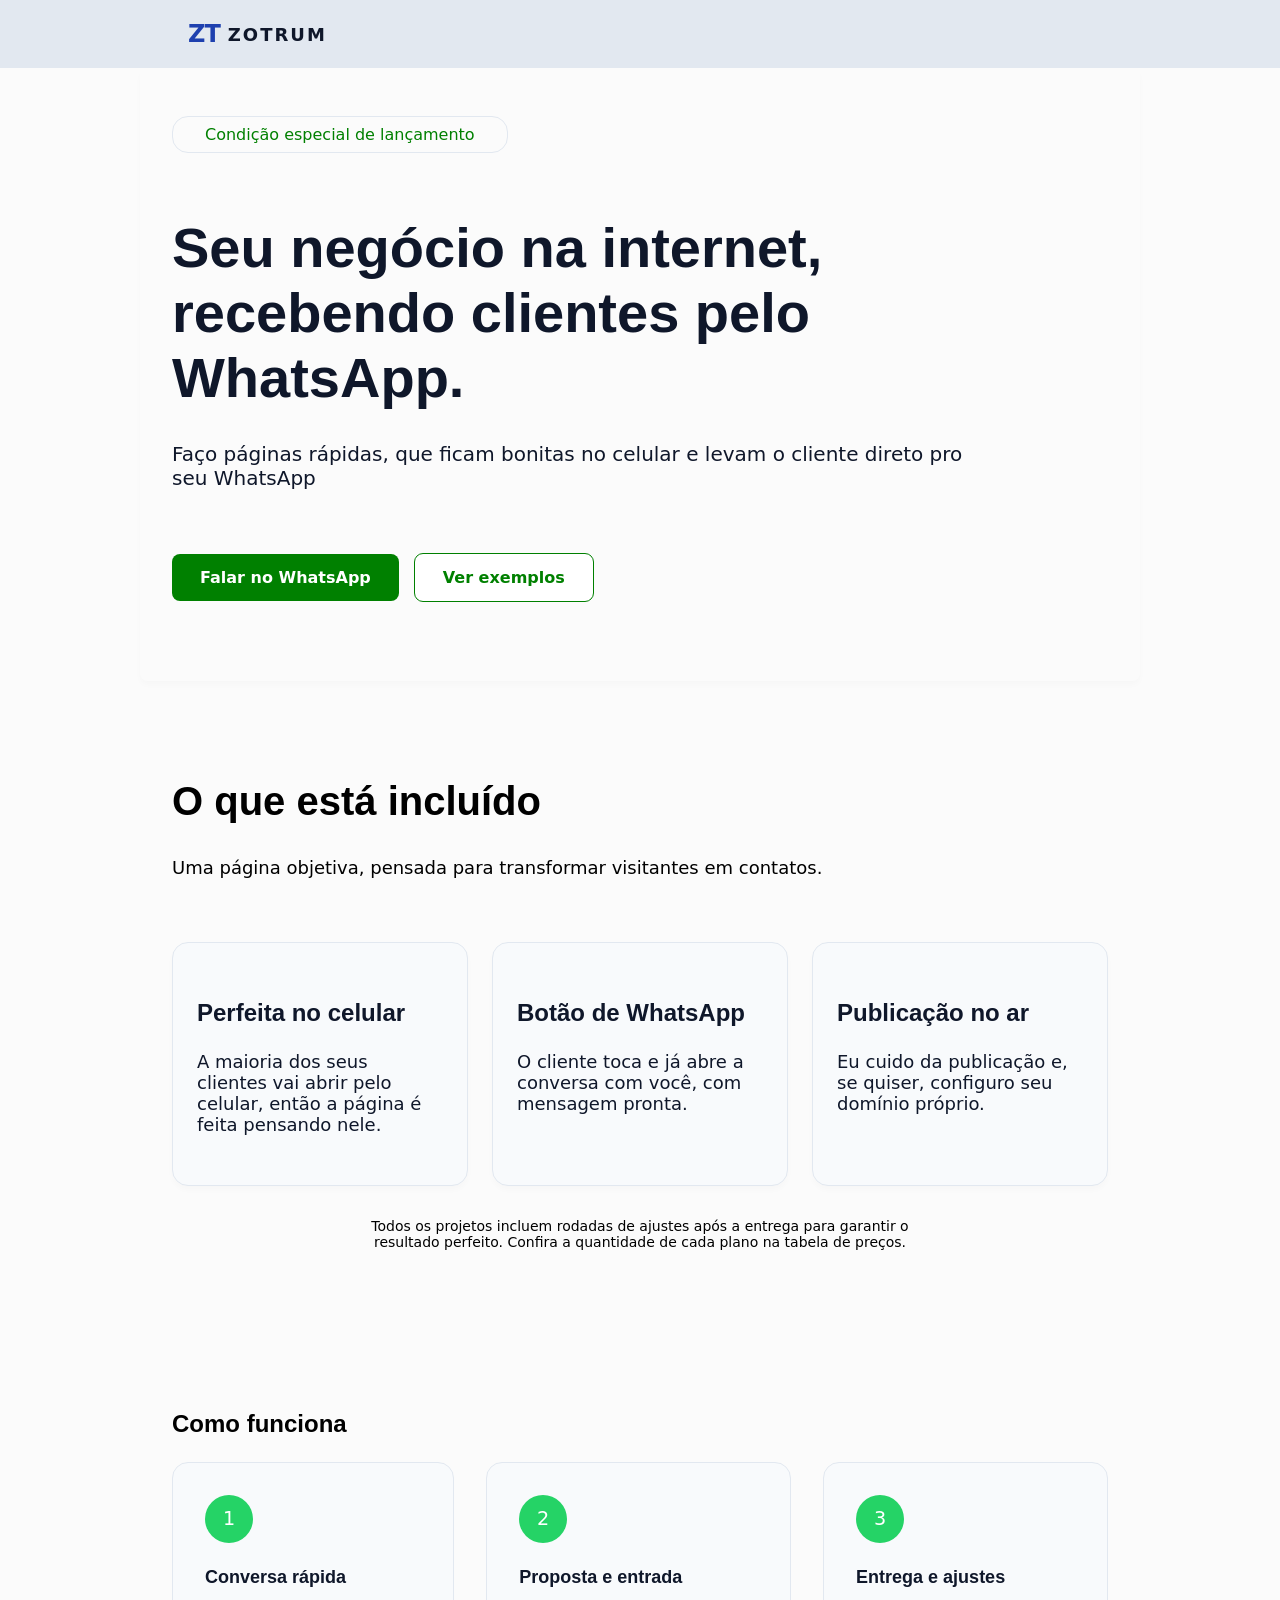
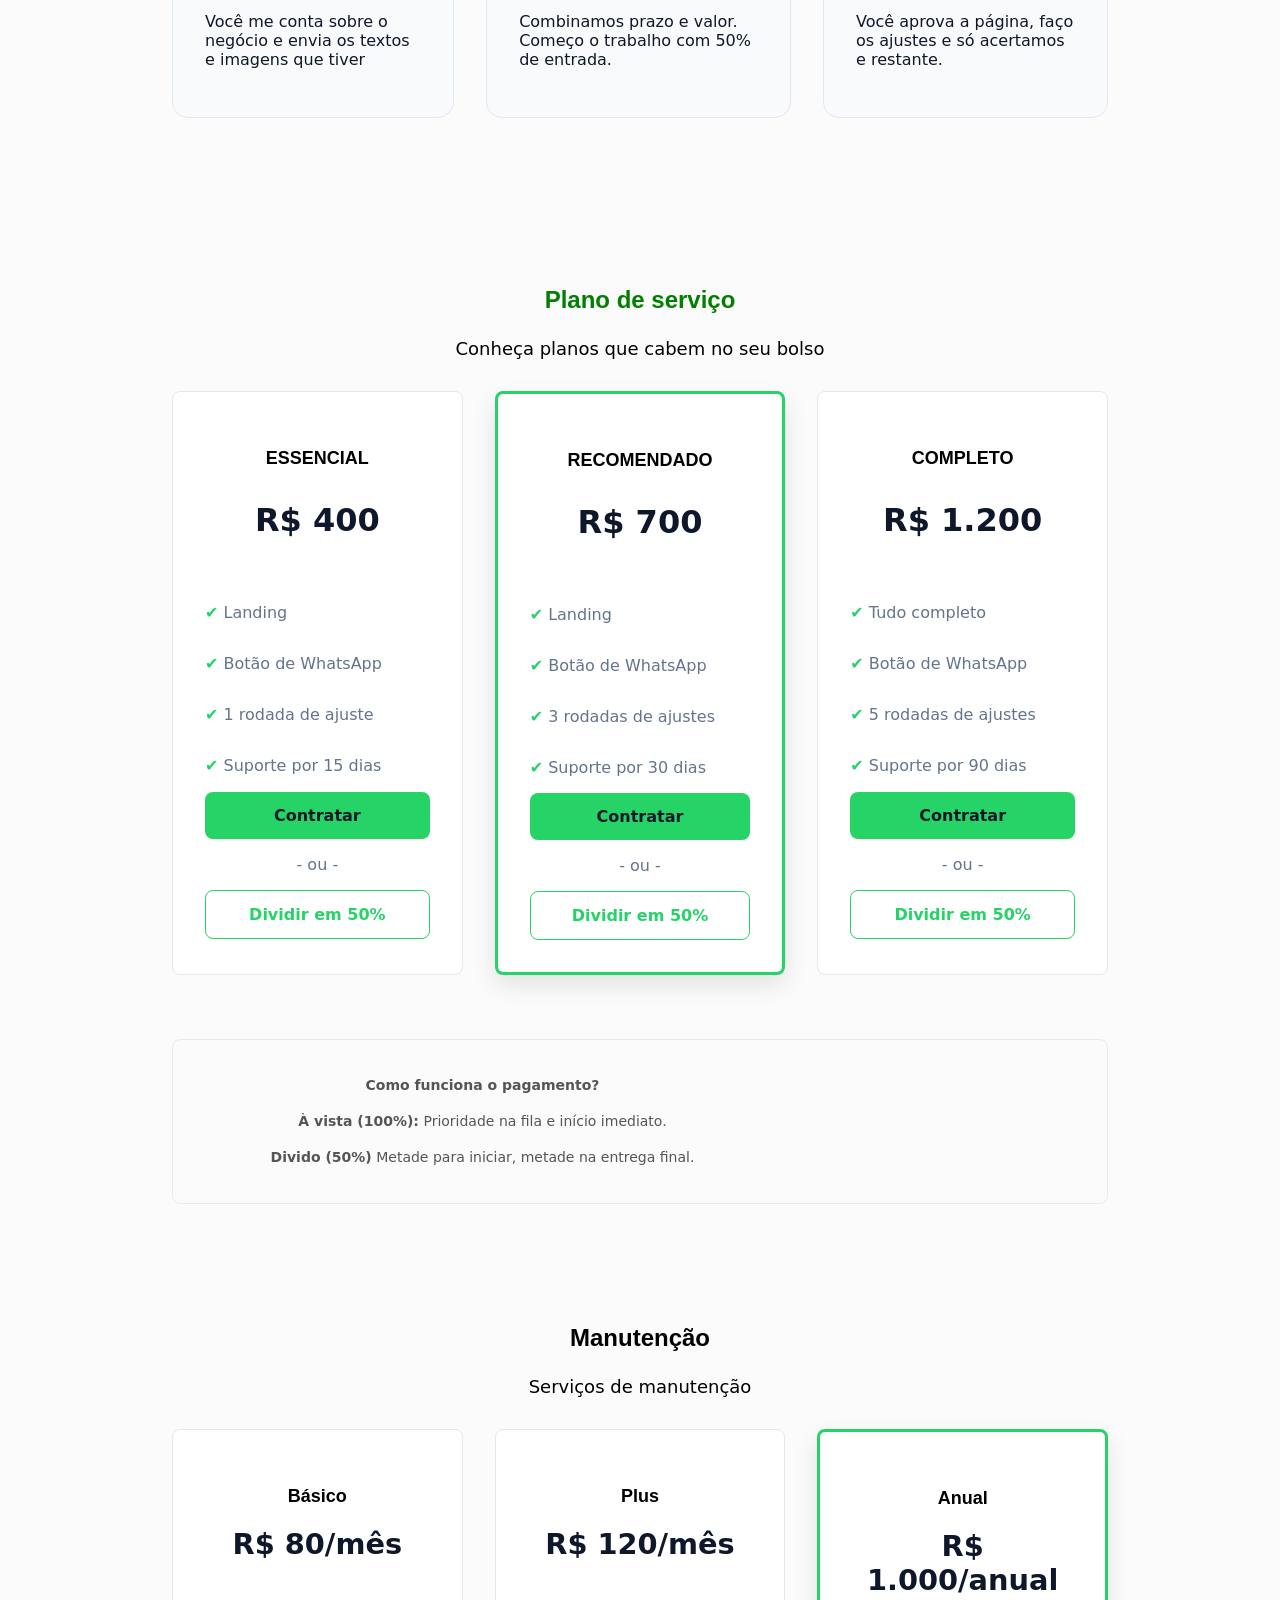
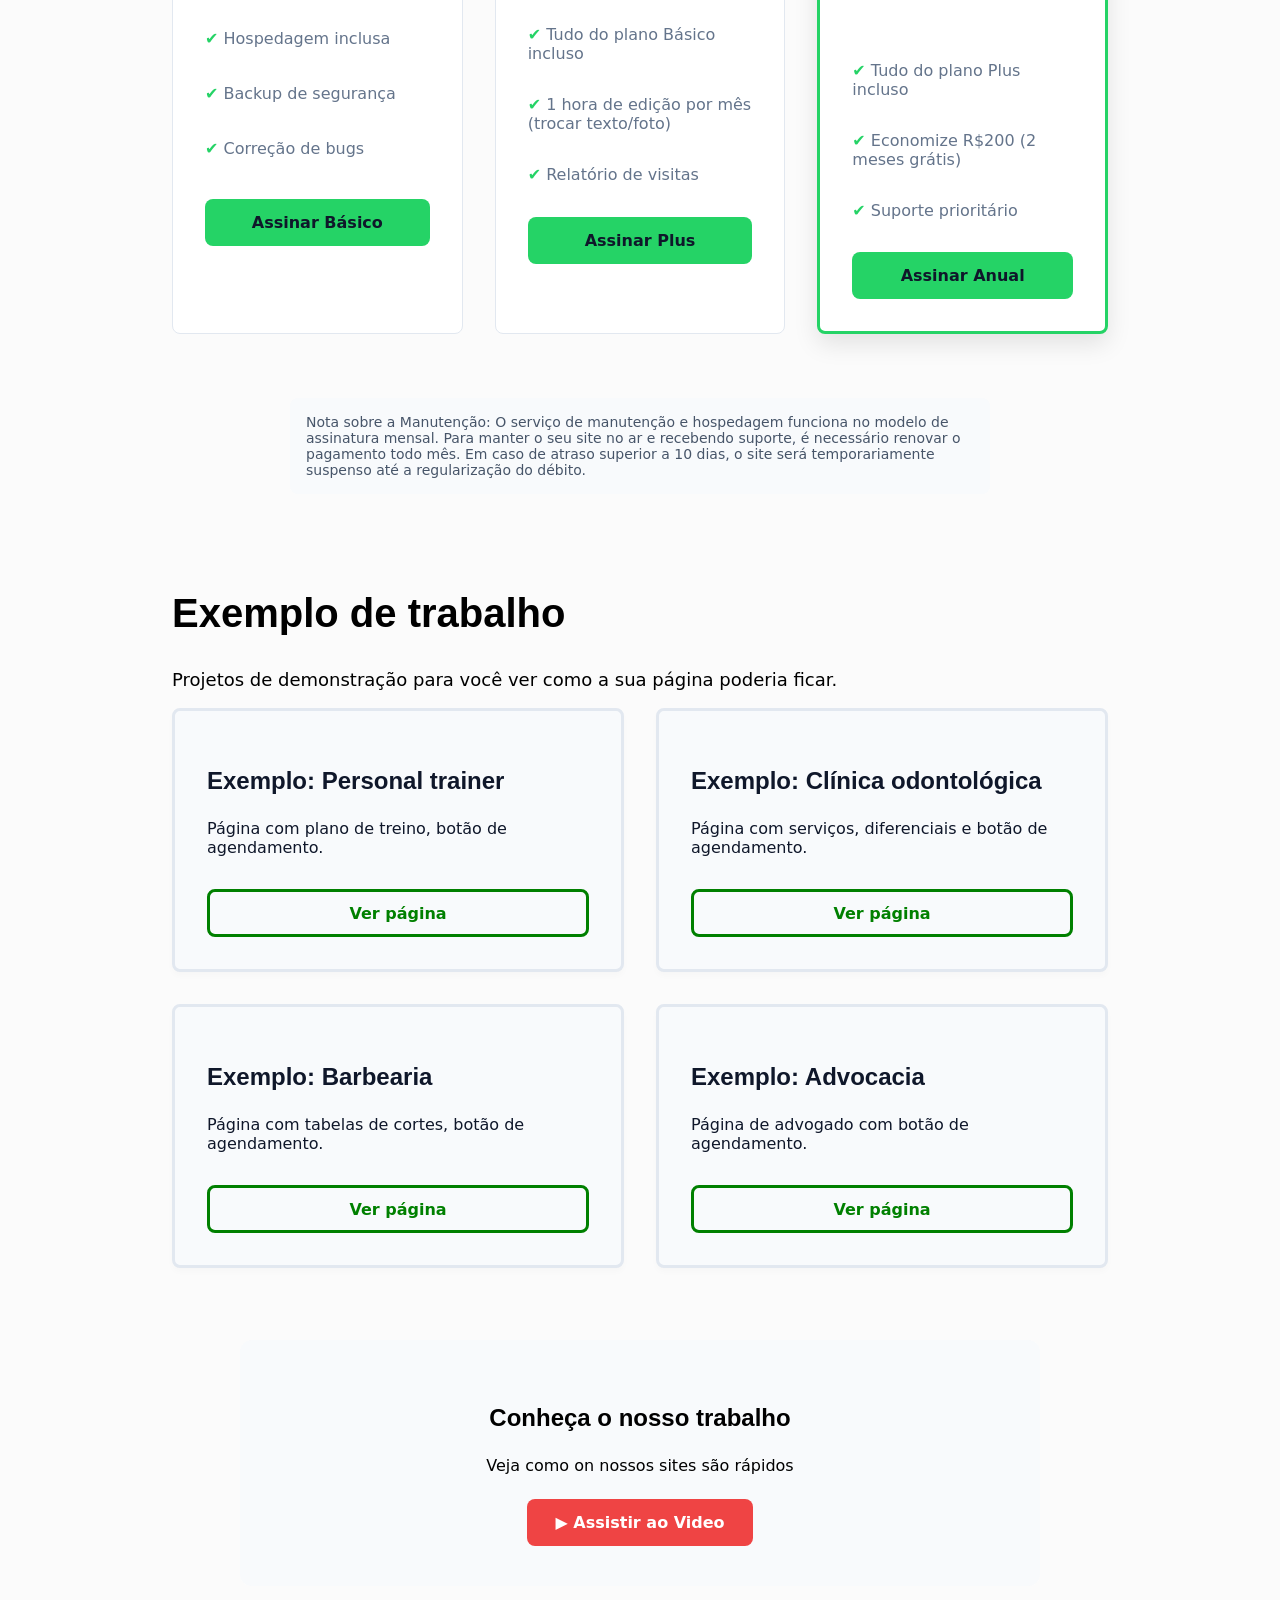
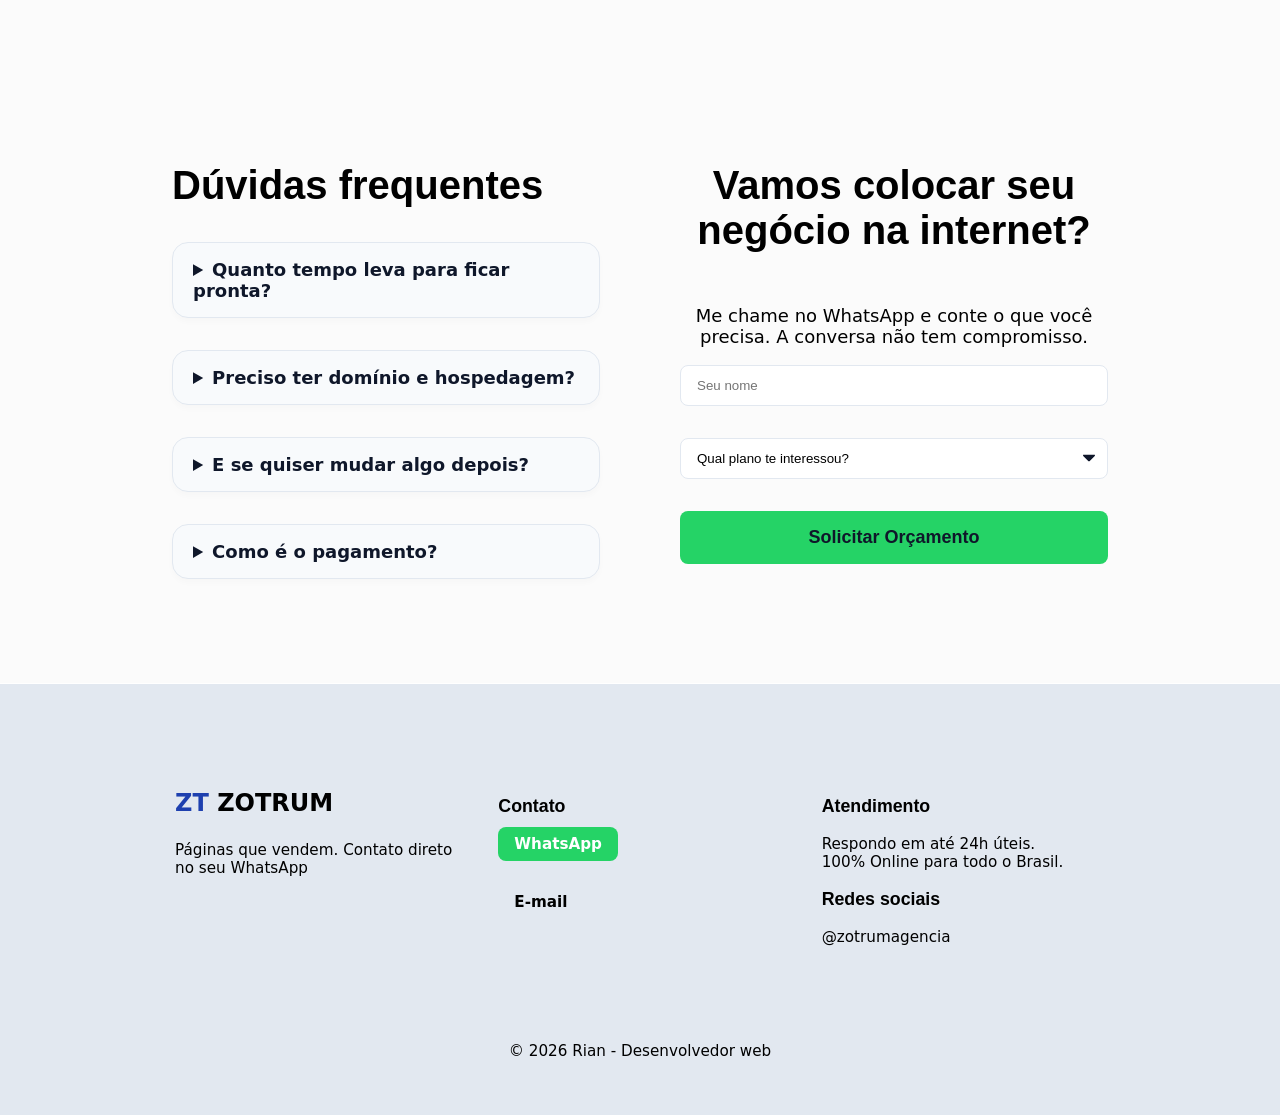
==== index.html @ 38eb4c79 "Mudei o link" ====
<!DOCTYPE html>
<html lang="pt-br">

<head>
    <meta charset="UTF-8">
    <meta name="viewport" content="width=device-width, initial-scale=1.0">
    <meta name="description" content="Crio landing pages rápidas e profissionais para o negócios locais. Transforme visitantes em cliente direto no seu WhatsApp.">
    <meta name="author" content="Zotrum - Criação de Landing Pages">
    <meta property="og:title" content="Zotrum | Landing Pages que geram clientes">
    <meta property="og:description" content="Páginas rápidas e focadas em conversão via WhatsApp. Veja meu portfólio.">
    <meta property="og:url" content="https://zotrum-dev.github.io/zotrum/">
    <meta property="og:type" content="website">
     

    <link rel="stylesheet" href="zotrum/src/style.css">
    <link rel="shortcut icon" href="zotrum/favicon/favicon.ico" type="image/x-icon">
    <title>zotrum</title>

</head>

<body>
    <header>
        <div class="container-header">
        <a href="#" class="logo">
            <span class="logo-icone">ZT</span>
            <span class="logo-texto">ZOTRUM</span>
        </a>
        </div>
    </header>

    <main>
       
        <div class="container-main">
         <a href="https://wa.me/5573981459793?text=Ol%C3%A1!%20Estou%20no%20celular%20e%20quero%20tirar%20uma%20d%C3%BAvida." target="_blank" class="whatsapp">
  <svg viewBox="0 0 24 24" width="30" height="30" fill="white"><path d="M17.472 14.382c-.297-.149-1.758-.867-2.03-.967-.273-.099-.471-.148-.67.15-.197.297-.767.966-.94 1.164-.173.199-.347.223-.644.075-.297-.15-1.255-.463-2.39-1.475-.883-.788-1.48-1.761-1.653-2.059-.173-.297-.018-.458.13-.606.134-.133.298-.347.446-.52.149-.174.198-.298.298-.497.099-.198.05-.371-.025-.52-.075-.149-.669-1.612-.916-2.207-.242-.579-.487-.5-.669-.51-.173-.008-.371-.01-.57-.01-.198 0-.52.074-.792.372-.272.297-1.04 1.016-1.04 2.479 0 1.462 1.065 2.875 1.213 3.074.149.198 2.096 3.2 5.077 4.487.709.306 1.262.489 1.694.625.712.227 1.36.195 1.871.118.571-.085 1.758-.719 2.006-1.413.248-.694.248-1.289.173-1.413-.074-.124-.272-.198-.57-.347m-5.421 7.403h-.004a9.87 9.87 0 01-5.031-1.378l-.361-.214-3.741.982.998-3.648-.235-.374a9.86 9.86 0 01-1.51-5.26c.001-5.45 4.436-9.884 9.888-9.884 2.64 0 5.122 1.03 6.988 2.898a9.825 9.825 0 012.893 6.994c-.003 5.45-4.437 9.884-9.885 9.884m8.413-18.297A11.815 11.815 0 0012.05 0C5.495 0 .16 5.335.157 11.892c0 2.096.547 4.142 1.588 5.945L.057 24l6.305-1.654a11.882 11.882 0 005.683 1.448h.005c6.554 0 11.89-5.335 11.893-11.893a11.821 11.821 0 00-3.48-8.413Z"/></svg> 
</a>

        <!-- 1º seção de conteúdo -->

        <section class="hero">
            <div class="hero2">
                <p class="pHe">Condição especial de lançamento</p>
                <h1>Seu negócio na internet, recebendo clientes pelo WhatsApp.</h1>
                <p>Faço páginas rápidas, que ficam bonitas no celular e levam o cliente direto pro seu WhatsApp</p>


                <!-- Links -->

                <ul>
                    <li><a href="https://wa.me/5573981459793?text=Ol%C3%A1!%20Vi%20seu%20site%20e%20quero%20saber%20mais%20sobre%20a%20cria%C3%A7%C3%A3o%20de%20landing%20pages." target="_blank">Falar no WhatsApp</a></li>
                    <li><a id="hero-a" href="#explo">Ver exemplos</a></li>
                </ul>
            </div>
        </section>


        <!-- 2º seção de conteúdo -->

        <section class="servico">

            <!-- 1º Container de serviço -->

            <div class="lista-servico">
                <h2>O que está incluído</h2>
                <p>Uma página objetiva, pensada para transformar visitantes em contatos.</p>


                <!-- bloco de texto em listas da seção de serviço -->

                <ul>

                    <li>
                        <h3>Perfeita no celular</h3>
                        <p>A maioria dos seus clientes vai abrir pelo celular, então a página é feita pensando nele.</p>
                    </li>
                    <li>
                        <h3>Botão de WhatsApp</h3>
                        <p>O cliente toca e já abre a conversa com você, com mensagem pronta.</p>
                    </li>
                    <li>
                        <h3>Publicação no ar</h3>
                        <p>Eu cuido da publicação e, se quiser, configuro seu domínio próprio.</p>
                    </li>
                    
                   

                </ul>

            <p class="nota-servico">Todos os projetos incluem rodadas de ajustes após a entrega para garantir o resultado perfeito. Confira a quantidade de cada plano na tabela de preços.</p>

                <div class="Container-servico">
                    <h3>Como funciona</h3>

                    <!-- 2º bloco de textos de seção serviço-->

                    <div class="blocos-Servico">
                        <div>
                            <span>1</span>
                            <h4>Conversa rápida</h4>
                            <p>Você me conta sobre o negócio e envia os textos e imagens que tiver</p>
                        </div>

                        <!-- 2º bloco de serviço seção -->

                        <div>
                            <span>2</span>
                            <h4>Proposta e entrada</h4>
                            <p>Combinamos prazo e valor. Começo o trabalho com 50% de entrada.</p>
                        </div>

                        <!-- 3º bloco de serviço seção -->

                        <div>
                            <span>3</span>
                            <h4>Entrega e ajustes</h4>
                            <p>Você aprova a página, faço os ajustes e só acertamos e restante.</p>
                        </div>
                    </div>

                </div>

            </div>

            <!-- 2º Container da seção serviço -->

            <div class="servico2">
                <h3>Plano de serviço</h3>

                <p id="pServico">Conheça planos que cabem no seu bolso</p>

                <!-- Painel de preço -->

                <div class="servico3">


                    <div class="cards1">

                        
                        <h4>ESSENCIAL</h4>

                        <p class="precos">R$ 400</p>

                        <span><p><span class="marker">✔️</span> Landing</p></span>
                        <span><p><span class="marker">✔️</span> Botão de WhatsApp</p></span>
                        <span><p><span class="marker">✔️</span> 1 rodada de ajuste</p></span>
                        <span><p class="p-essenc"><span class="marker">✔️</span> Suporte por 15 dias</p></span>


                        <a href="https://www.asaas.com/000/c/f9hl9nmqykxnvmv5" target="_blank">Contratar</a>
                        <p class="text-link">- ou -</p>
                        <a class="negociar" href="https://wa.me/5573981459793?text=Ol%C3%A1!%20Quero%20negociar%20a%20entrada%20de%2050%25%20do%20plano%20Essencial." target="_blank">Dividir em 50%</a>

                        
                    </div>

                    <div id="cards2" class="cards1">
                        
                        <h4>RECOMENDADO</h4>

                        <p class="precos">R$ 700</p>
                        <span><p><span class="marker">✔️</span> Landing</p></span>
                       <span><p><span class="marker">✔️</span> Botão de WhatsApp</p></span>
                        <span><p><span class="marker">✔️</span> 3 rodadas de ajustes</p></span>
                        <span><p><span class="marker">✔️</span> Suporte por 30 dias</p></span>


                        <a class="LinkS3" href="https://www.asaas.com/000/c/a8648u9eowsdit6p" target="_blank">Contratar</a>
                        <p class="text-link">- ou -</p>
                        <a class="negociar" href="https://wa.me/5573981459793?text=Ol%C3%A1!%20Quero%20negociar%20a%20entrada%20de%2050%25%20do%20plano%20Recomendado." target="_blank">Dividir em 50%</a>

                        
                    </div>

                    <div  class="cards1">
                       
                        <h4>COMPLETO</h4>

                        <p class="precos">R$ 1.200</p>

                       <span><p><span class="marker">✔️</span> Tudo completo</p></span>
                       <span><p><span class="marker">✔️</span> Botão de WhatsApp</p></span>
                       <span><p><span class="marker">✔️</span> 5 rodadas de ajustes</p></span>
                       <span><p class="p-compl"><span class="marker">✔️</span> Suporte por 90 dias</p></span>


                        <a href="https://www.asaas.com/000/c/m9wt7hjychsy8qad" target="_blank">Contratar</a>
                        <p class="text-link">- ou -</p>
                        <a class="negociar" href="https://wa.me/5573981459793?text=Ol%C3%A1!%20Quero%20negociar%20a%20entrada%20de%2050%25%20do%20plano%20Completo." target="_blank">Dividir em 50%</a>
                        </div>

                    </div>

                    <div class="pagamento">
                        <p><strong>Como funciona o pagamento?</strong></p>
                        <p><strong>À vista (100%):</strong> Prioridade na fila e início imediato.</p>
                        <p><strong>Divido (50%)</strong> Metade para iniciar, metade na entrega final.</p>
                    </div>
                </div>

                

                <div class="manutencao">

                    <h3>Manutenção</h3>
                    <p id="pServico2">Serviços de manutenção</p>
                    <div class="card-manutencao">
                    <div class="card-basico">
                        <h4>Básico</h4>
                        <p class="preco">R$ 80/mês</p>
                        <span><p><span class="marker">✔️</span> Hospedagem inclusa</p></span>
                        <span><p><span class="marker">✔️</span> Backup de segurança</p></span>
                        <span><p class="pCardM"><span class="marker">✔️</span> Correção de bugs</p></span>

                       
                            <a href=" https://www.asaas.com/000/c/whkio8rjw0m5ndoi" target="_blank" rel="noopener">Assinar Básico</a>
                        
                        
                   
                </div>
                    <div> 
                        <h4>Plus</h4>
                        <p class="preco">R$ 120/mês</p>
                       <span><p><span class="marker">✔️</span> Tudo do plano Básico incluso</p></span>
                        <span><p><span class="marker">✔️</span> 1 hora de edição por mês (trocar texto/foto)</p></span>
                        <span><p class="pCardM2"><span class="marker">✔️</span> Relatório de visitas</p></span>
                       
                             <a href="https://www.asaas.com/000/c/und7nrnibrob3gm5" target="_blank" rel="noopener">Assinar Plus</a>
                        
                       
                    </div>
                    <div class="card-recomendado">
                        <h4>Anual</h4>
                        <p class="preco">R$ 1.000/anual</p>
                        <span><p><span class="marker">✔️</span> Tudo do plano Plus incluso</p></span>
                        <span><p><span class="marker">✔️</span> Economize R$200 (2 meses grátis) </p></span>
                        <span><p><span class="marker">✔️</span> Suporte prioritário</p></span>

                       
                        <a href="https://www.asaas.com/000/c/j41gr5f1wpr63kef" target="_blank" rel="noopener">Assinar Anual</a>
                      
                    </div>
                    </div>

                   
                   
                    <p class="nota-rodape"><string>Nota sobre a Manutenção:</string> O serviço de manutenção e hospedagem funciona no modelo de assinatura mensal. Para manter o seu site no ar e recebendo suporte, é necessário renovar o pagamento todo mês. Em caso de atraso superior a 10 dias, o site será temporariamente suspenso até a regularização do débito.</p>
                </div>
            </div>
        </section>

        <section id="explo" class="sobre">
            <div class="sobre2">
                <h2>Exemplo de trabalho</h2>
                <p>Projetos de demonstração para você ver como a sua página poderia ficar.</p>

                <!-- 1º Bloco da 3º seção -->
                <div class="sobre3">

                   <div class="div-personal">
                        <h3>Exemplo: Personal trainer</h3>
                        <small><p>Página com plano de treino, botão de agendamento.</p></small>
                        <a href="./zotrum/pages/treiner-Personal.html">Ver página</a>
                    </div>

                    <div>
                        <h3>Exemplo: Clínica odontológica</h3>
                        <p>Página com serviços, diferenciais e botão de agendamento.</p>
                        <a href="./zotrum/pages/clinica-odontol.html">Ver página </a>
                    </div>

                     <div>
                        <h3>Exemplo: Barbearia</h3>
                        <p>Página com tabelas de cortes, botão de agendamento.</p>
                         
                        <a href="./zotrum/pages/Barbearia.html">Ver página</a>
                    </div>

                    <div>
                        <h3>Exemplo: Advocacia</h3>
                        <p class="p-adv">Página de advogado com botão de agendamento.</p>
                        <a href="./zotrum/pages/advocacia.html">Ver página</a>
                    </div>
                    
                    

                    <!-- 2º Bloco da 3º seção -->

                    
                </div>


                <div class="container-video">

                    <h3>Conheça o nosso trabalho</h3>
                    <p>Veja como on nossos sites são rápidos</p>

                  <a class="btn-video" href="https://youtu.be/qKsJCSNDym8?feature=shared" target="_blank" rel="noopener">▶ Assistir ao Video</a>
                </div>
            </div>
        </section>

        <div  class="FAQ">
            <!-- FAQ do rodapé -->

            <section class="FAQ2">
                <h2>Dúvidas frequentes</h2>
                <details>
                    <summary>Quanto tempo leva para ficar pronta?</summary>
                   <small><p>Em geral, de 3 a 7 dias depois que eu receber os textos e imagens. Combinamos o prazo exato na proposta.
                    </p></small> 
                </details>

                <details>
                    <summary>Preciso ter domínio e hospedagem?</summary>
                    <small><p>Não. Eu publico a página para você e explico as opções de domínio próprio (como.com.br) se quiser um endereço personalizado.</p></small>
                  
                </details>

                <details>
                    <summary>E se quiser mudar algo depois?</summary>
                    <small><p>Os ajustes combinados estão incluídos. Mudanças futuras podem ser feitas à parte, com um valor combinado antes.</p></small>
                   
                </details>

                <details>
                    <summary>Como é o pagamento?</summary>
                    <small> <p>50% de entrada para começar e o restante na aprovação final. Aceito Pix. Ou se preferir pagar 100% a entrada.</p></small>
                   
                </details>
            </section>

            <!-- bloco de textos do rodapé  -->

            <section class="CTA">
                <h2>Vamos colocar seu negócio na internet?</h2>
                <p>Me chame no WhatsApp e conte o que você precisa. A conversa não tem compromisso.</p>

                <form class=form-CTA>
                    <input type="text" id="nome" placeholder="Seu nome" required>

                    <select name="" id="plano">
                        <option disabled selected value="">Qual plano te interessou?</option>
                        <option value="Essencial">Essencial</option>
                        <option value="Recomendado">Recomendado</option>
                        <option value="Completo">Completo</option>
                    </select>

                    <button class="btn-enviar" type="button">Solicitar Orçamento</button>
                </form>
               
            </section>

        </div>


    </main>


    <!-- Rodapé -->

    <footer>

    <div class="container-footer-global">
            <div class="container-footer">
                <div class="footer-col">
                    <p class="marca-footer"> <span>ZT</span>  ZOTRUM</p>
                    <p>Páginas que vendem. Contato direto no seu WhatsApp</p>
                </div>

                <div class="footer-col">
                    <h3>Contato</h3>

                   <ul>
                    <li><a class="footer-a" href="https://wa.me/5573981459793?text=Ol%C3%A1!%20Vi%20o%20site%20da%20Zotrum%20e%20quero%20um%20or%C3%A7amento%20para%20o%20meu%20neg%C3%B3cio." target="_blank">WhatsApp</a></li>
                    <li><a class="email" href="https://mail.google.com/mail/?view=cm&fs=1&to=riansilvamenezes394@gmail.com" target="_blank">E-mail</a></li>
                   </ul>
                </div>

                <div class="footer-col">
                    <h3>Atendimento</h3>

                    <ul class="list-info">
                        <li>Respondo em até 24h úteis.</li>
                        <li>100% Online para todo o Brasil.</li>
                    </ul>

                    <h3>Redes sociais</h3>
                    <ul class="lista-rede">
                        <ul>
                            <li>@zotrumagencia</li>
                        </ul>
                    </ul>
                </div>
            </div>
            <p class='copy'>© 2026 Rian - Desenvolvedor web</p>
</div>
    </footer>

    </div>
    <script src="zotrum/src/main.js"></script>
</body>

</html>
---- zotrum/src/style.css ----
/* Estilo da zotrum */

* {
    box-sizing: border-box;
}

html {
   scroll-behavior: smooth;
}


:root {

    /* Padrões de sombras para cards */
    --sombras: 0 4px 6px rgba(0, 0, 0, 0.02);

    /* padrões de colunas */

    --cln: repeat(auto-fit, minmax(280px, 1fr));

    /* Padrões de fonte de família  */

    --family-h3:  sans-serif;

    /* Padrões de cores */
    --cards:#f8fafc;
    --corTexto:#0f172a;
    --bordaCard:#e2e8f0;

    /* Radiu de botões */
    --botao:8px;
    --card:1rem;
}


/* Para fins de testes */

/* @media(min-width:320px) {

    body {
        border: 5px solid purple;
    }


} */


@media(min-width:768px) {

    body {
        border: none;
    }

    body .whatsapp{
        display:none;
    }

    header .container-header{
    max-width:1000px;
    margin:0 auto;
    padding-left:clamp(1px, 5vw, 3rem);
    /* outline:1px solid red; */
}

   
    .hero .hero2 ul{
        display:flex;
        flex-direction:row;

    }

    .hero .hero2 li{
       margin-right:16px;

    }

    body section a:hover{
    transform:scale(1.1);
    transition: 0.3s;
   
}

    section div {


    margin-bottom: 2rem;
    border-radius:0.5rem;




}
    .servico .lista-servico  ul{

        grid-template-columns: var(--cln);
    }

    .servico .blocos-Servico {
        grid-template-columns: repeat(3, auto);
       
    }

    section .servico3{
       grid-template-columns:repeat(3, 1fr);
      
    }

    section .card-manutencao {
        grid-template-columns:repeat(3, 1fr);
        
    }


    .sobre2 {
    /* outline:1px solid green; */
    max-width:1000px;
    margin:auto;
    
    }

    .sobre2 .sobre3 {
        grid-template-columns: repeat(2, 1fr);
       
    }

    .container-video iframe{
        height:450px;
    }

    body .container-footer {
        grid-template-columns:var(--cln);
        text-align:left;
    }

    body .FAQ{

        grid-template-columns:repeat(2, 1fr);
        gap:2rem;
        align-items:start;


    }

    .FAQ .FAQ2{
        grid-template-columns:1fr;

    }






}

body {
    display:grid;
    grid-template-columns:minmax(0, 1fr);
    margin: 0;
    font-family:system-ui, -apple-system, 'Segoe UI', Roboto, sans-serif;
   


}

body p{
    max-width:65ch;
}
/* body>* {
    outline: 1px solid blue;
} */

main {
     background-color:#f4f4f460;
}

main>* {
    /* outline: 1px solid green; */
    
    position:relative;
}

.container-main{
    max-width:1000px;
    margin:0 auto;
    
}



section h1, h2, h3, h4{ font-family:sans-serif}

header{
    padding:20px clamp(20px, 5vw, 40px);
    background-color:#e2e8f0;
}

.logo{
    display:flex;
    align-items: center;
    gap: 8px;
    text-decoration: none;
    border:none;
   

    
}

.logo:hover{
    background:none;
    outline: none;
}

.logo-icone{
    font-size: 1.5rem;
    font-weight:900;
    color:#1e40af;
    letter-spacing: -1px;
    border:none;
}

.logo-texto {
    font-size: 1.125rem;
    font-weight: 700;
    color:#0f172a;
    letter-spacing: 2px;
}




/* 1º seção hero */

.whatsapp{
    position:fixed;
    right:2ch;
    bottom:2ch;
    padding:1rem;
    color:white;
    border-radius:14px;
    background-color:#25D366;
    z-index:1;
    
}

.whatsapp:hover{
    transform: scale(1.05);
}

.hero2 {

    box-shadow: var(--sombras);
    padding: clamp(1rem, 3vw, 2rem);
   
    
 
    


}


 .hero2 .pHe {

    animation-name: h1;
    animation-duration: 2s;
    transition: animation-duration 5s ;
    border-radius: 1rem;
    display: inline-block;
    padding: 0.5rem 2rem 0.5rem 2rem;
    font-size: 1rem;
    color: green;
    border:1px solid var(--bordaCard);
}

.hero2 h1 {
       
    font-size: clamp(2rem, 6vw, 3.5rem);
    color:var(--corTexto);
    margin-bottom:2rem;
    animation-name: h1;
    animation-duration: 2s;
    transition: animation-duration 5s ;
}

@keyframes h1{
    from{
        opacity:0;
        transform:translateY(-20px);
    }

    to{
        opacity:1;
        transform:translateY(0px)
    }
}

.hero2 p {
    font-size: clamp(18px, 2vw, 20px);
    color:var(--corTexto);
    margin-top:1rem;
    animation-name: h1;
    animation-duration: 2s;
    transition: animation-duration 5s ;
}



.hero2 ul {
    list-style: none;
    display: flex;
    flex-direction:column;
    padding: 0;
    margin-top: 4rem;
}

.hero2 a {
    text-decoration: none;
    display:inline-block;
    margin-bottom:2rem;
    background-color: green;
    padding: 14px 28px;
    border-radius: 8px;
    color: white;
    animation-name: h1;
    animation-duration: 2s;
    transition: animation-duration 5s ;

}



body a:hover {
    background-color: white;
    color: green;
    outline: 1px solid green;
}

#hero-a {
    background-color: white;
    outline: 1px solid green;
    color: green;
   
    
}

#hero-a:hover {
    background-color: green;
    color: white;
    
}

a {
    text-decoration: none;
    font-weight:700;
    
}

/* Expansão inverso geral de todas as seções */

section > div{
    padding: clamp(3rem, 6vw, 6rem) clamp(10px, 2vw, 20px);
    max-width: 1000px;
    margin: 0 auto;

}



section a:hover{
    transform:scale(1.02);
    transition: 0.3s;
   
}

/* Ajustes de subtítulos de seções */

section h2 {
    font-size: clamp(1.5rem, 4vw, 2.5rem);
    
}

section h3 {
    font-size: clamp(1.1rem, 3vw, 1.5rem );
    
}

/* Expansão inverso em todos div das seções  */

section div {

    padding:clamp(1rem, 3vw, 2rem);
    margin-bottom: 2rem;
    border-radius:0.5rem;
  
}





/* .servico div {
    outline: 1px solid green;

} */

/* 2º seção */

/* 1º container Lista de serviço pertencente a 2º seção */

.lista-servico p {
    font-size: clamp(1rem, 2vw, 18px);
 
}


.lista-servico ul {
    list-style: none;
    display: grid;
    grid-template-columns:1fr;
    padding: 0;
    gap: 1.5rem;
    /* border: 1px solid gray; */
    margin-top: 4rem;
}



.lista-servico li {
    padding: 32px 24px;
    /* border: 1px solid green; */
    border-radius: 1rem;
    box-shadow: var(--sombras);
    background-color:var(--cards);
    color:var(--corTexto);
    border:1px solid var(--bordaCard);
    transition: transform 0.3s;

}

.lista-servico li:hover{
    transform: scale(1.02);

}

.lista-servico li h3 {
    font-size: clamp(1.1rem, 3vw, 1.5rem);
}

.lista-servico li p {
    font-size: clamp(1rem, 2vw, 18px);

}
.servico .nota-servico{
    text-align:center;
    max-width:600px;
    font-size:0.875rem;
    margin:32px auto 0 auto;
    
  
}

/* 2º Container: container-serviço da seção 2º */

.Container-servico {
    margin-top: 10rem;
    padding: 0;
    box-shadow: none;
}

.blocos-Servico {
    display: grid;
    grid-template-columns: 1fr;
    gap: 2rem;
    padding: 0;
    /* border: 1px solid green; */


}

.blocos-Servico h4 {
    font-size: clamp(1rem, 2vw, 18px);
    
  

}

.blocos-Servico p {
    font-size: 16px;
    

}

.blocos-Servico div {
    border: 1px solid var(--bordaCard);
    color:var(--corTexto);
    background-color:var(--cards);
    border-radius: 1rem;
    padding: 2rem;
    margin: 0;




}

.blocos-Servico div span {
    background-color: #25D366;
    color: white;
    display: flex;
    align-items: center;
    justify-content: center;
    border-radius: 100%;
    width: 8px;
    height: 8px;
    padding: 1.5rem;
    font-size: 1.2rem;

}

/* 3º Container servico2 da seção 2º */

.servico2 {
    margin-top:3rem;

    /* outline:1px solid green; */
}

.servico2 h3 {
    font-size: clamp(1.1rem, 3vw, 1.5rem);
    color: green;
    text-align:center;



}

.marker{
    color:#25D366;
}

.servico2 #pServico {
    font-size:clamp(16px, 2vw,18px);
    text-align:center;
    margin-bottom:2rem;
    margin:0 auto 2rem auto;
    

}

/* 1º lista pertencente ao container serviço 2 da seção 2º */

.servico3{
  display:grid;
  grid-template-columns:1fr;
  max-width:auto;
  gap:2rem;
  /* outline:1px solid green; */
  justify-content:center;
  padding:0;
  
  

}



 .cards1{
   /* outline:1px solid green; */
   background-color:rgb(255, 255, 255);
   list-style:none;
   border:1px solid  #e2e8f0;
   box-shadow:0 4px 12px rgb(0,0,0,0,12);
   
}



.cards1  h4 {
    
    font-size: clamp(16px, 2vw, 18px);
    margin-bottom:20px;
    text-align:center;
    
}

.cards1 .precos{
    margin-bottom:4rem;
    font-size:2rem;
    font-weight: 800;
    color:#0f172a;
}

.cards1 span p{
    text-align:left;
    margin-top:2rem;
    
}

.servico3 .p-essenc{
    padding-bottom:0.1rem;
}

.servico3  .p-compl{
    padding-bottom:0.1rem;
}

.cards1  p{

    /* outline:1px solid green; */
    font-size:1rem;
    text-align:center;
    color:#64748b;
    
    
    
}



.cards1 a{
    
    display:flex;
    justify-content:center;
    background-color:#25D366;
    border-radius:8px;
    padding:14px 28px;
    color:#0f172a;
   
    
 
}

#cards2{
    border:3px solid #25D366;
    box-shadow: 0 10px 25px rgba(0,0,0,0.1);
    background-color:white;
}

.cards1 .negociar{
    background-color:white;
    border:1px solid #25D366;
    color:#25D366;
}

.cards1 .negociar:hover{
    background-color:#25D366;
    color:white;
    border:none;
    outline:none;
}

.pagamento{
    margin:auto;
    font-size:14px;
    color:#555;
    line-height: 1.6;
    text-align:center;
    padding:20px;
    border-radius:8px;
    border:1px solid #eaeaea;
}

.pagamento p{
    justify-self:center;
}

.manutencao{
    /* outline:1px solid green; */
    text-align:center;
    padding-bottom:0;
}

#pServico2 {
    font-size:clamp(16px, 2vw,18px);
    text-align:center;
    margin-bottom:2rem;
    margin:0 auto 2rem auto;
    

}

.manutencao p{
    margin:1rem auto 0 auto;
}

.card-basico p{
    padding-bottom:4px;
}

.card-manutencao{
    display:grid;
    grid-template-columns:1fr;
    justify-content:center;
    gap:2rem;
    padding:0;
    
}

.card-manutencao > div{
    
    background-color:rgb(255, 255, 255);
    border:1px solid  #e2e8f0;
    box-shadow:0 4px 12px rgb(0,0,0,0,12);
    
    
}

.card-manutencao .card-recomendado{
    border:3px solid #25D366;
    background-color:white;
    box-shadow: 0 10px 25px rgba(0,0,0,0.1);
}



.card-manutencao h4 {
    
    font-size: 18px;
    margin-bottom:20px;
    text-align:center;
}

.card-manutencao .preco{
    margin-bottom:4rem;
    font-size:1.8rem;
    font-weight: 800;
    color:#0f172a;
}
.card-manutencao p{
    color:#64748b;
    font-size:1rem;
    

}

.card-manutencao .pCardM2 {
    padding-bottom:0.1rem;
    /* outline:1px solid black; */
}

.card-manutencao .pCardM{
    padding-bottom:0.55rem;
}



.card-manutencao span p{
    text-align:left;
    margin:2rem 0 2rem 0;
    /* outline:1px solid green; */
    
}




.card-manutencao a{
    display:flex;
    align-self:stretch;
    justify-content:center;
    background-color:#25D366;
    padding:14px 28px;
    border-radius:8px;
    color:#0f172a;
    

}



.nota-rodape{
    font-size:0.875rem;
    text-align:left;
    max-width: 700px;
    margin: 20px auto 0;
    color:#475569;
    padding:16px;
    background-color: #f8fafc;
    border-radius: 8px;
    
}


/* 3º seção */

/* 1º Container a pertencer a seção sobre */



.sobre2 p{
    font-size:18px;
   
}

/* 2º Container a pertencer o container sobre2 */

.sobre3 {
    display:grid;
    grid-template-columns:minmax(0, 1fr);
    justify-content:center;
    align-items:stretch;
    gap:0 2rem;
    padding:0;
    
    


}

.sobre3 > div{
    /* outline:1px solid red; */
    background-color:var(--cards);
    border:3px solid var(--bordaCard);
    color:var(--corTexto);
    box-shadow:var(--sombras);
    

}

.sobre3 h3{

    font-size:clamp(1.1rem, 5vw, 1.5rem);
    
}


.sobre3 p{
    font-size:1rem;
}

.p-adv{
    padding-right:5rem;
}

.barbearia{
    padding-bottom:1.8rem;
}

.div-personal h3{
    padding-right:4rem;
}

.sobre3 a{
    border:3px solid green;
    color:green;
    padding:0 16px;
    border-radius:8px;
    font-size:1rem;
    display:flex;
    justify-content:center;
    align-items:center;
    flex-shrink: 0;
    margin-top:2rem;
    height:48px;
    
}

.sobre3 a:hover{
    background-color:green;
    border:none;
    color:white;
    transform: scale(1.03)
}

.container-video{
    text-align: center;
    padding:40px 20px;
    background-color: #f8fafc;
    border-radius: 12px;
    margin: 40px auto;
    max-width: 800px;
    
}

.container-video p{
    margin:auto auto 24px auto;
    font-size:16px;

}

.btn-video{
    display:inline-flex;
    align-items: center;
    gap: 8px;
    background-color: #ef4444;
    color:white;
    padding:14px 28px;
    font-size: 16px;
    font-weight: bold;
    text-decoration: none;
    border-radius: 8px;
    transition: background 0.3s ease, transform 0.3s ease;

}

.btn-video:hover{
    background-color: #dc2626;
    transform: translateY(-2);
    color:white;
    outline:none;
}

/* 4º seção */

/* 1º Container pertencer a seção de perguntas */

.FAQ{
    display:grid;
    grid-template-columns:1fr;
    padding:0.5rem;
    gap:4rem;
    max-width:1000px;
    /* outline:1px solid red; */
    margin:0 auto;
    


}

.FAQ > section{
    padding: clamp(3rem, 5vw, 6rem) 1.5rem;
}

/* Container FAQ2 pertence o container FAQ */

/* .FAQ2 {
    outline:1px solid green;
} */



.FAQ2 details{
    box-shadow:var(--sombras);
    background-color:var(--cards);
    color:var(--corTexto);
    border:1px solid var(--bordaCard);
    padding:16px 20px;
    border-radius:1rem;
    font-size:18px;
    font-weight:600;
    margin-bottom:2rem;

}

.FAQ2 summary{
    font-size:18px;
}


/* 5º seção para o mobile */

/* 2º Container a pertencer container FAQ */

 .CTA {
    /* outline:1px solid green; */
    display:grid;
    grid-template-columns:1fr;
    text-align:center;


}

.CTA h3{
    font-size:clamp(1.1, 3vw, 1.5rem);
    margin-top:calc(2.5rem + 5px);
 
}

.CTA p{
    font-size:18px;
    
   
}

.form-CTA{
    display:grid;
    grid-template-columns:1fr;
    justify-content:center;
    gap:2rem;
    box-sizing: border-box;
    /* outline:1px solid green; */
    width:auto;
}



.form-CTA input{
   
    padding: 12px 16px;
    background-color:#ffffff;
    border: 1px solid #e2e8f0;
    border-radius: 8px;
}

.form-CTA input:focus{
    box-shadow:0 4px 12px rgba(0, 0, 0, 0.137)
}

.form-CTA select {
  /* Remove o visual padrão do navegador */
  -webkit-appearance: none;
  -moz-appearance: none;
  appearance: none;
  
  /* Seus estilos */
  padding: 12px 16px;
  border: 1px solid #e2e8f0;
  border-radius: 8px;
  background-color: #ffffff;
  
  
  /* Adiciona uma setinha customizada (usando uma imagem SVG no fundo) */
  background-image: url("data:image/svg+xml;charset=US-ASCII,%3Csvg%20xmlns%3D%22http%3A%2F%2Fwww.w3.org%2F2000%2Fsvg%22%20width%3D%22292.4%22%20height%3D%22292.4%22%3E%3Cpath%20fill%3D%22%230f172a%22%20d%3D%22M287%2069.4a17.6%2017.6%200%200%200-13-5.4H18.4c-5%200-9.3%201.8-12.9%205.4A17.6%2017.6%200%200%200%200%2082.2c0%205%201.8%209.3%205.4%2012.9l128%20127.9c3.6%203.6%207.8%205.4%2012.8%205.4s9.2-1.8%2012.8-5.4L287%2095c3.5-3.5%205.4-7.8%205.4-12.8%200-5-1.9-9.2-5.5-12.8z%22%2F%3E%3C%2Fsvg%3E");
  background-repeat: no-repeat;
  background-position: right 12px top 50%;
  background-size: 12px auto;
}


.form-CTA button{
    padding: 16px 32px;
    background-color:#25D366;
    font-weight: 700;
    font-size: 1.125rem;
    color:#0f172a;
    border:none;
    border-radius:8px;

}

.form-CTA button:hover{
    transform: scale(1.05);
    transition:  0.3s;
}


/* Ultima seção do rodapé */

footer {
    border-top:1px solid rgb(255, 255, 255);
    padding:60px 50px 20px;
    font-size:0.95rem;
    background-color:#e2e8f0;
    
}

.container-footer-global{
    max-width: 1000px;
    margin: 0 auto;
    padding: 35px;

}

.container-footer{
    display:grid;
    grid-template-columns:1fr;
    gap:40px;
    padding-bottom:6rem;
   
    text-align:center;
}

.footer-col span{
    color:#1e40af;
}

.marca-footer{
    font-weight:800;
    font-size:1.5rem;
    margin-top:10px;
}

footer ul{
    list-style:none;
    margin:0;
    padding:0;
}

.footer-col a{
    text-decoration:none;
    color:black;
    padding: 8px 16px;
    border-radius:8px;
    background-color:#25D366;
    color:white;
    font-weight: 700;
    
}

.footer-col  a:hover{
    outline: none;
    border:1px solid #25D366;
    color:#25D366;
    background-color:#e2e8f0;
    transform: scale(1.1);
    
    
    
}

.footer-col .email{
    display:inline-block;
    background:none;
    margin-top:2rem;
    color:black;
}

.footer-col .email:hover{
    background:none;
    border:none;
    color:#475569;
}



.copy{
    text-align:center;
    margin:auto;
}
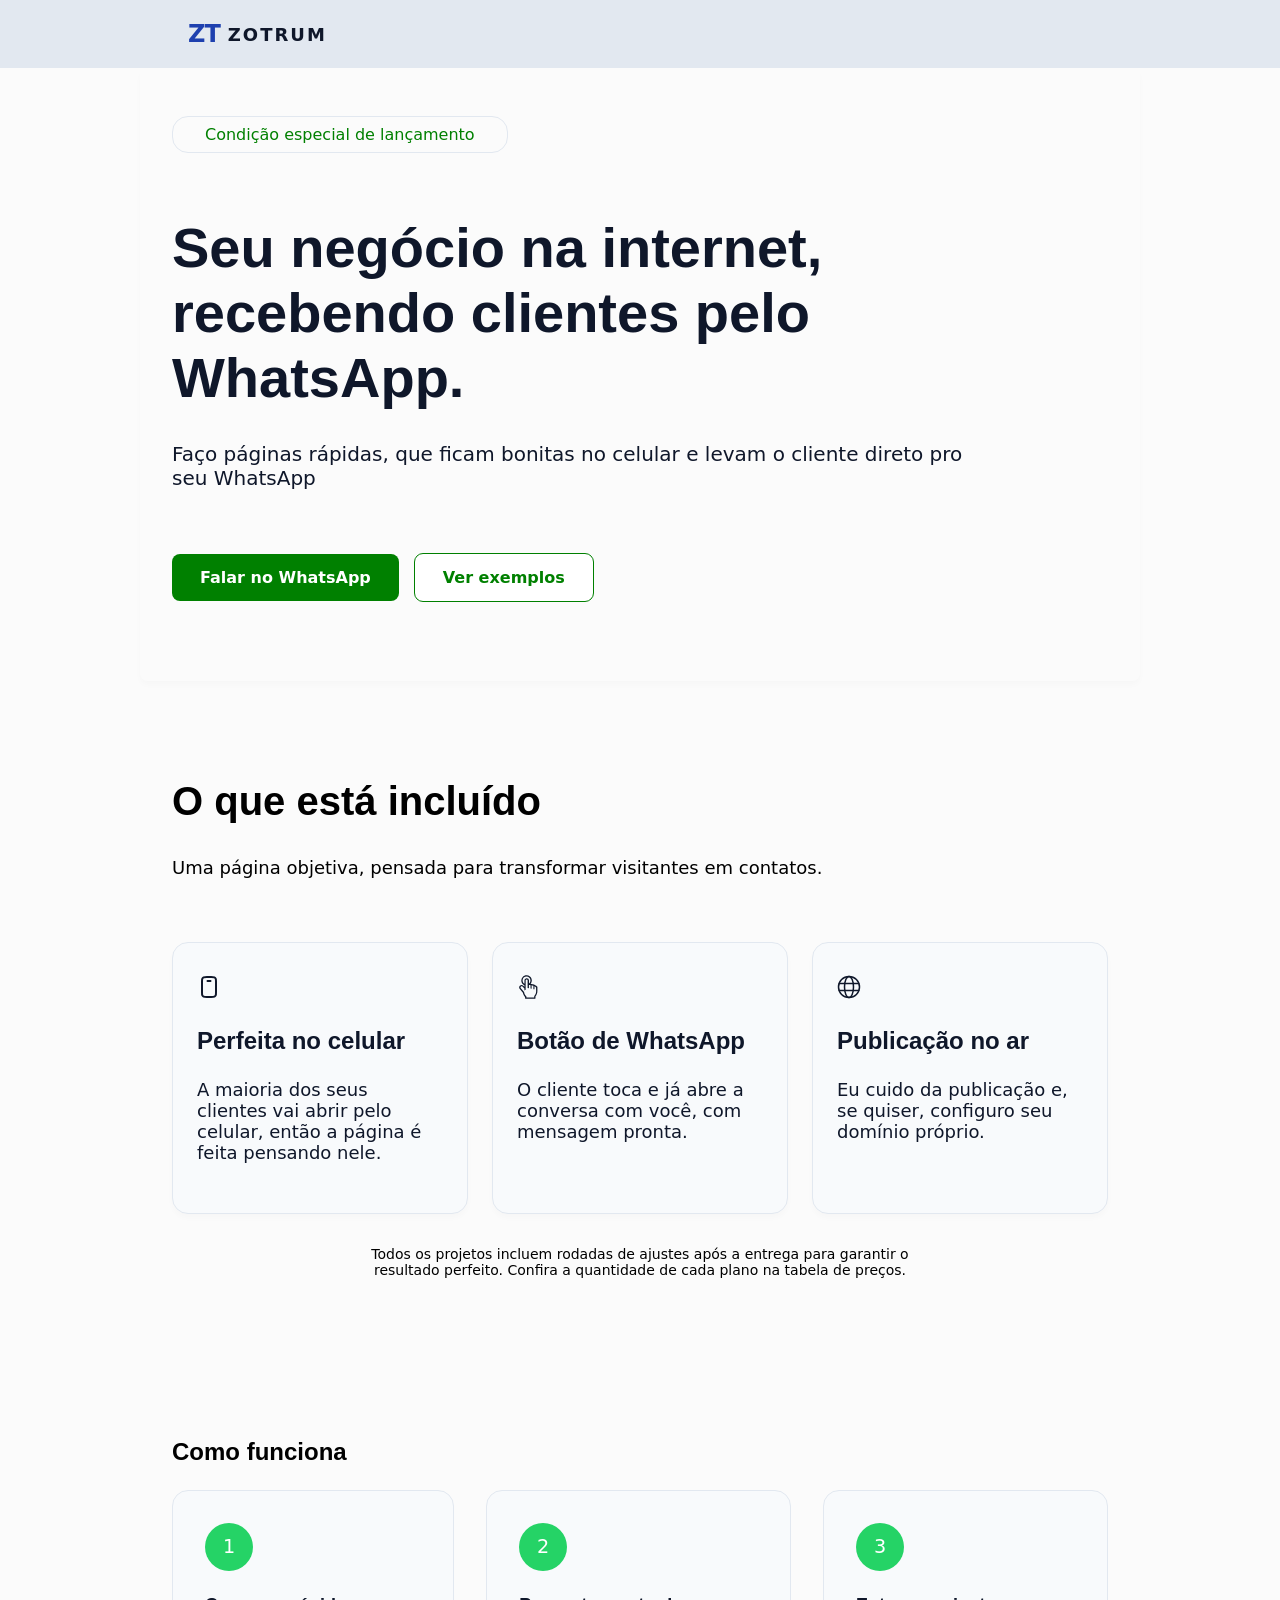
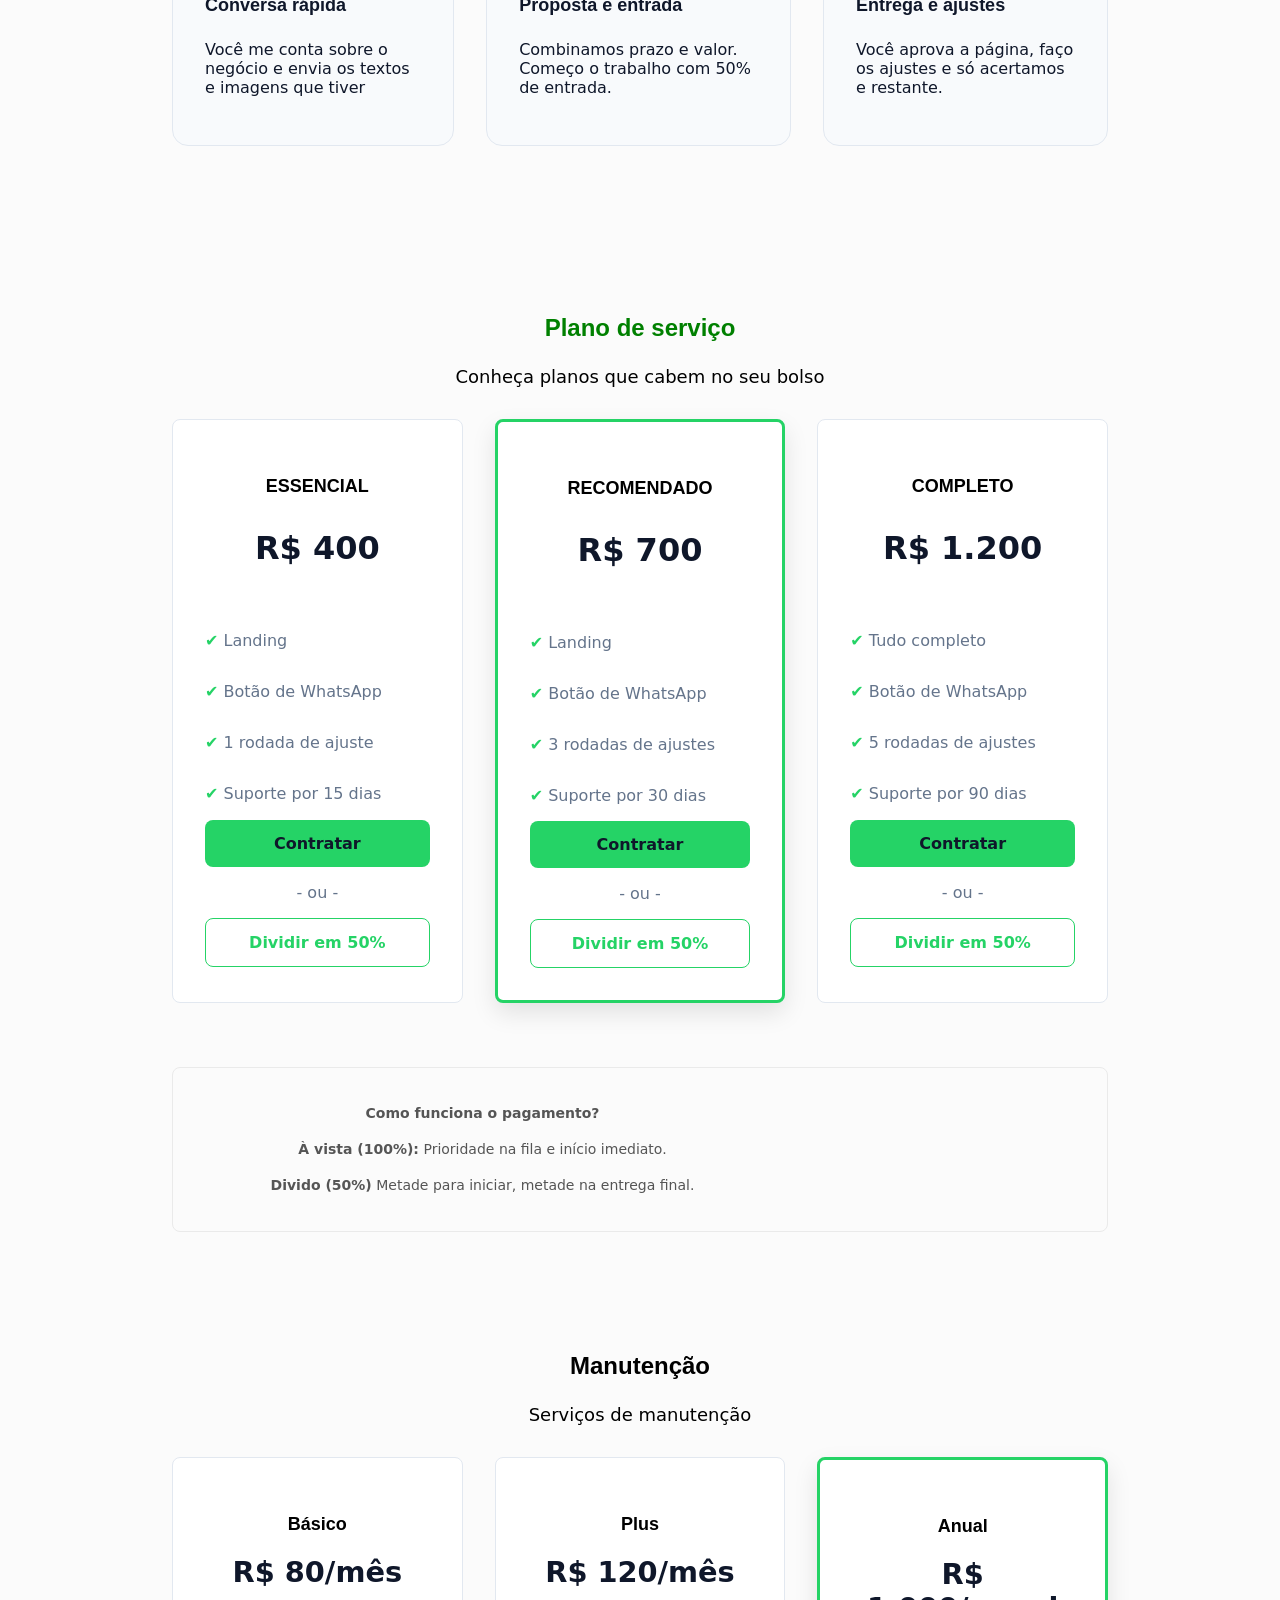
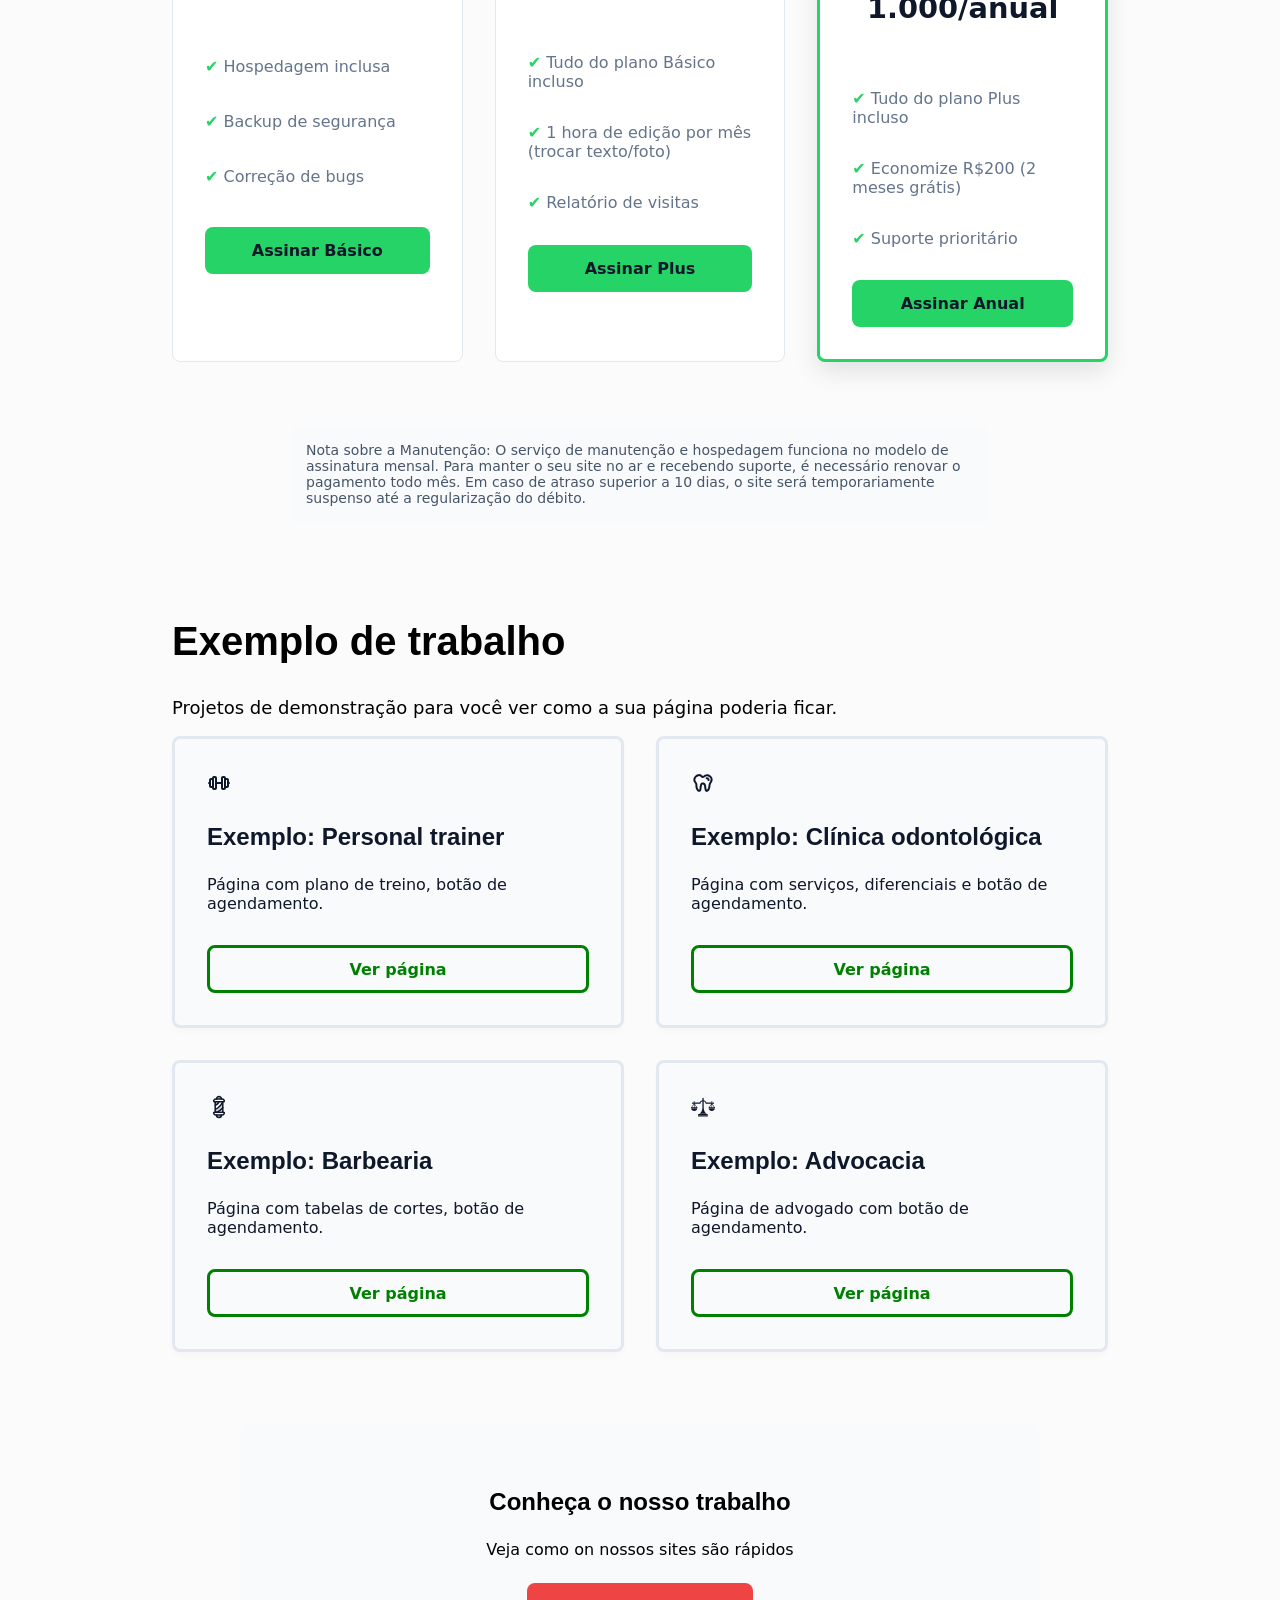
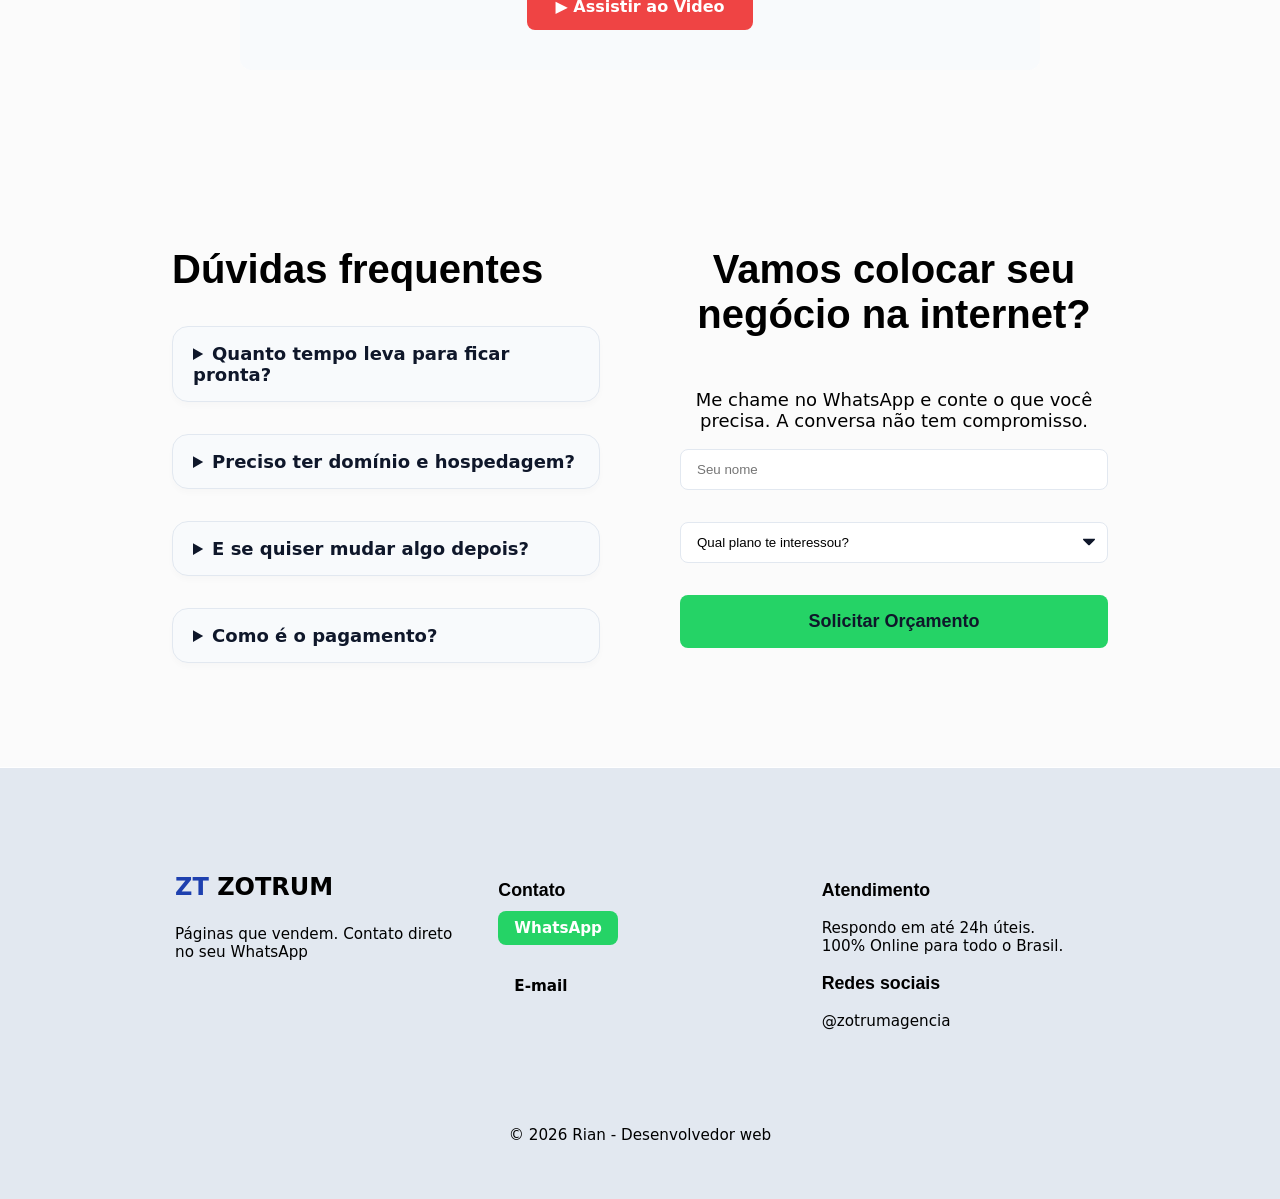
==== commit a7b72e2c: "Coloquei icones" ====
--- a/index.html
+++ b/index.html
@@ -70,14 +70,17 @@
                 <ul>
 
                     <li>
+                        <svg class="icon" xmlns="http://www.w3.org/2000/svg" width="1em" height="1em" viewBox="0 0 24 24"><title>smartphone</title><path fill="none" stroke="currentColor" stroke-linecap="round" stroke-linejoin="round" stroke-width="2" d="M10.5 6h3M5 6.8v10.4c0 1.68 0 2.52.327 3.162a3 3 0 0 0 1.311 1.311C7.28 22 8.12 22 9.8 22h4.4c1.68 0 2.52 0 3.162-.327a3 3 0 0 0 1.311-1.311C19 19.72 19 18.88 19 17.2V6.8c0-1.68 0-2.52-.327-3.162a3 3 0 0 0-1.311-1.311C16.72 2 15.88 2 14.2 2H9.8c-1.68 0-2.52 0-3.162.327a3 3 0 0 0-1.311 1.311C5 4.28 5 5.12 5 6.8"/></svg>
                         <h3>Perfeita no celular</h3>
                         <p>A maioria dos seus clientes vai abrir pelo celular, então a página é feita pensando nele.</p>
                     </li>
                     <li>
+                        <svg class="icon" xmlns="http://www.w3.org/2000/svg" width="1em" height="1em" viewBox="0 0 36 36"><title>cursor-hand-click-line</title><path fill="currentColor" d="M30.4 17.6c-1.8-1.9-4.2-3.2-6.7-3.7q-1.65-.45-3.3-.6c2.8-3.3 2.3-8.3-1-11.1s-8.3-2.3-11.1 1s-2.3 8.3 1 11.1c.6.5 1.2.9 1.8 1.1v2.2l-1.6-1.5c-1.4-1.4-3.7-1.4-5.2 0c-1.4 1.4-1.5 3.6-.1 5l4.6 5.4c.2 1.4.7 2.7 1.4 3.9c.5.9 1.2 1.8 1.9 2.5v1.9c0 .6.4 1 1 1h13.6c.5 0 1-.5 1-1v-2.6c1.9-2.3 2.9-5.2 2.9-8.1v-5.8c.1-.4 0-.6-.2-.7m-22-9.4c0-3.3 2.7-5.9 6-5.8c3.3 0 5.9 2.7 5.8 6c0 1.8-.8 3.4-2.2 4.5v-5a3.4 3.4 0 0 0-3.4-3.2c-1.8-.1-3.4 1.4-3.4 3.2v5.2c-1.7-1-2.7-2.9-2.8-4.9M28.7 24c.1 2.6-.8 5.1-2.5 7.1c-.2.2-.4.4-.4.7v2.1H14.2v-1.4c0-.3-.2-.6-.4-.8c-.7-.6-1.3-1.3-1.8-2.2c-.6-1-1-2.2-1.2-3.4c0-.2-.1-.4-.2-.6l-4.8-5.7c-.3-.3-.5-.7-.5-1.2c0-.4.2-.9.5-1.2c.7-.6 1.7-.6 2.4 0l2.9 2.9v3l1.9-1V7.9c.1-.7.7-1.3 1.5-1.2c.7 0 1.4.5 1.4 1.2v11.5l2 .4v-4.6c.1-.1.2-.1.3-.2c.7 0 1.4.1 2.1.2v5.1l1.6.3v-5.2l1.2.3c.5.1 1 .3 1.5.5v5l1.6.3v-4.6c.9.4 1.7 1 2.4 1.7z" class="clr-i-outline clr-i-outline-path-1"/><path fill="none" d="M0 0h36v36H0z"/></svg>
                         <h3>Botão de WhatsApp</h3>
                         <p>O cliente toca e já abre a conversa com você, com mensagem pronta.</p>
                     </li>
                     <li>
+                        <svg class="icon" xmlns="http://www.w3.org/2000/svg" width="1em" height="1em" viewBox="0 0 48 48"><title>web</title><g fill="none" stroke="currentColor" stroke-width="3"><path stroke-linejoin="round" d="M3 24a21 21 0 1 0 42 0a21 21 0 1 0-42 0"/><path stroke-linejoin="round" d="M15 24a9 21 0 1 1 18 0a9 21 0 1 1-18 0"/><path stroke-linecap="round" d="M4.5 31h39m-39-14h39"/></g></svg>
                         <h3>Publicação no ar</h3>
                         <p>Eu cuido da publicação e, se quiser, configuro seu domínio próprio.</p>
                     </li>
@@ -257,18 +260,21 @@
                 <div class="sobre3">
 
                    <div class="div-personal">
+                   <svg class="icon" xmlns="http://www.w3.org/2000/svg" width="1em" height="1em" viewBox="0 0 24 24"><title>barbell</title><path fill="none" stroke="currentColor" stroke-linecap="round" stroke-linejoin="round" stroke-width="2" d="M2 12h1m3-4H4a1 1 0 0 0-1 1v6a1 1 0 0 0 1 1h2m0-9v10a1 1 0 0 0 1 1h1a1 1 0 0 0 1-1V7a1 1 0 0 0-1-1H7a1 1 0 0 0-1 1m3 5h6m0-5v10a1 1 0 0 0 1 1h1a1 1 0 0 0 1-1V7a1 1 0 0 0-1-1h-1a1 1 0 0 0-1 1m3 1h2a1 1 0 0 1 1 1v6a1 1 0 0 1-1 1h-2m4-4h-1"/></svg>
                         <h3>Exemplo: Personal trainer</h3>
                         <small><p>Página com plano de treino, botão de agendamento.</p></small>
                         <a href="./zotrum/pages/treiner-Personal.html">Ver página</a>
                     </div>
 
                     <div>
+                        <svg class="icon" xmlns="http://www.w3.org/2000/svg" width="1em" height="1em" viewBox="0 0 12 12"><title>dentist-12-regular</title><path fill="currentColor" d="M7.812 3.078a.5.5 0 1 0 0 1a.46.46 0 0 1 .315.104c.067.058.146.174.167.41a.5.5 0 1 0 .996-.088c-.04-.445-.21-.814-.499-1.07a1.46 1.46 0 0 0-.98-.356m-2.346-.979a2.32 2.32 0 0 0-1.954-.492a2.83 2.83 0 0 0-1.496.84c-.397.419-.799.981-.824 1.796c-.011.37.035.97.376 1.43c.311.436.47.662.552.882c.087.256.092.53.092.953v.007c.005.412.092.982.304 1.505c.206.512.574 1.076 1.203 1.307l.022.008l.022.006c.364.097.742.071 1.035-.2c.249-.233.342-.566.39-.824c.046-.244.068-.527.09-.792a8 8 0 0 1 .113-.954c.152-.702.335-.798.371-.81c.323-.085.515.02.646.32c.168.385.218.942.265 1.49c.047.537.16 1.064.4 1.418c.127.187.321.37.599.43c.28.062.542-.023.757-.159c.765-.483 1.175-1.467 1.28-2.687c.054-.565.111-.805.189-.992a3 3 0 0 1 .225-.422c.062-.105.138-.234.235-.407c.154-.277.42-.8.45-1.422c.03-.656-.205-1.374-.962-1.981c-.698-.57-1.368-.793-1.985-.762c-.61.031-1.094.308-1.435.601l-.015.013l-.013.013c-.306.306-.397.302-.4.302c-.001 0-.036-.002-.122-.058a2.4 2.4 0 0 1-.368-.321l-.02-.02zM2.75 3.126a1.83 1.83 0 0 1 .957-.538a1.32 1.32 0 0 1 1.11.272c.328.33.694.636 1.14.655c.47.02.835-.282 1.135-.58c.226-.19.502-.333.821-.35c.317-.015.752.09 1.303.54l.004.003c.502.402.606.809.59 1.155c-.019.38-.188.736-.324.98q-.091.164-.179.31c-.13.222-.249.422-.333.626c-.135.328-.203.688-.26 1.281v.005c-.094 1.098-.444 1.694-.818 1.93h-.002c-.087-.136-.18-.441-.223-.93l-.006-.064c-.042-.492-.102-1.196-.339-1.74c-.128-.293-.33-.595-.658-.78c-.354-.202-.786-.215-1.173-.104c-.558.16-.89.688-1.081 1.565l-.001.005a9 9 0 0 0-.13 1.054l-.001.017c-.022.279-.04.506-.076.695l-.009.056c-.016.107-.033.22-.152.191c-.233-.095-.443-.343-.601-.735a3.2 3.2 0 0 1-.231-1.172c0-.385 0-.818-.147-1.248c-.154-.419-.427-.793-.693-1.147c-.136-.18-.19-.497-.18-.805c.014-.464.23-.801.553-1.141z"/></svg>
                         <h3>Exemplo: Clínica odontológica</h3>
                         <p>Página com serviços, diferenciais e botão de agendamento.</p>
                         <a href="./zotrum/pages/clinica-odontol.html">Ver página </a>
                     </div>
 
                      <div>
+                        <svg class="icon" xmlns="http://www.w3.org/2000/svg" width="1em" height="1em" viewBox="0 0 24 24"><title>barbershop</title><g fill="none"><rect width="4.46" height="2.35" x="9.77" y="1.66" fill="currentColor" opacity=".2" rx="1"/><rect width="4.46" height="2.35" x="9.77" y="19.99" fill="currentColor" opacity=".2" rx="1"/><rect width="3.77" height="2.41" fill="currentColor" opacity=".2" rx="1" transform="matrix(.75752 -.65282 .67484 .73797 7.4 8.2)"/><path fill="currentColor" d="M8.13 15.87c-.06-.33-.08-.5-.05-.66a1 1 0 0 1 .12-.32c.08-.14.21-.25.48-.48l5.8-4.94a.92.92 0 0 1 1.43.31q.08.2.07.4l-.11 2.15c-.03.44-.04.66-.14.85s-.28.32-.64.6l-4.18 3.15c-.27.2-.4.3-.56.36q-.12.05-.26.05c-.16.02-.33-.03-.66-.1l-.04-.02c-.42-.1-.63-.15-.8-.26a1 1 0 0 1-.27-.3c-.1-.16-.13-.37-.2-.79" opacity=".2"/><path stroke="currentColor" stroke-linecap="round" stroke-linejoin="round" stroke-width="1.5" d="M14.49 4.01a2.49 2.49 0 1 0-4.98 0m4.98 15.98a2.49 2.49 0 0 1-4.98 0m6.29-2.72V6.73M8.2 17.27V6.73"/><path stroke="currentColor" stroke-linecap="round" stroke-linejoin="round" stroke-width="1.5" d="M8.95 4.01h6.1c1.07 0 2 .73 2.25 1.77a.77.77 0 0 1-.75.95h-9.1a.77.77 0 0 1-.75-.96a2.3 2.3 0 0 1 2.25-1.76m0 15.98h6.1c1.07 0 2-.73 2.25-1.77a.77.77 0 0 0-.75-.95h-9.1c-.5 0-.87.47-.75.96a2.3 2.3 0 0 0 2.25 1.76"/><path stroke="currentColor" stroke-linecap="round" stroke-linejoin="round" stroke-width="1.5" d="M8.28 10.23s1-.14 2.23-1.34c1.23-1.19 1.38-2.16 1.38-2.16m-3.41 7.42s1.72-.4 3.98-2.6c2.27-2.2 2.67-3.86 2.67-3.86m-5.68 9.54s1.43-.2 3.56-1.78c2.13-1.59 2.7-2.87 2.7-2.87"/></g></svg>
                         <h3>Exemplo: Barbearia</h3>
                         <p>Página com tabelas de cortes, botão de agendamento.</p>
                          
@@ -276,6 +282,7 @@
                     </div>
 
                     <div>
+                        <svg class="icon" xmlns="http://www.w3.org/2000/svg" width="1em" height="1em" viewBox="0 0 50 50"><title>lawyer</title><path fill="currentColor" d="M.3 27.58a6.457 6.457 0 0 0 12.81 0H.31zm34.89 13c0 .55-.45 1-1 1H15.53c-.55 0-1-.45-1-1s.45-.99 1-.99h18.66c.55 0 1 .44 1 .99m-20.54 1.51h20.44v2.89H14.65zm22.26-14.51a6.46 6.46 0 0 0 6.4 5.63a6.45 6.45 0 0 0 6.4-5.63zm12.45-2.01l-5.24-7.22h2.8c.68 0 1.23-.56 1.23-1.25c0-.68-.55-1.24-1.23-1.24H32.07a7.33 7.33 0 0 0-5.63-4.73v-3.9c0-.69-.56-1.25-1.25-1.25l-.12.01l-.12-.01c-.69 0-1.24.55-1.24 1.25v3.9a7.35 7.35 0 0 0-5.63 4.73H3.23c-.68 0-1.23.55-1.23 1.24s.55 1.25 1.23 1.25h2.68L.67 25.57H.02v1.33h13.4v-1.33h-.66l-5.24-7.22h12.17c0-.28.03-.56.07-.82c.04-.12.07-.25.07-.38a5.32 5.32 0 0 1 3.9-3.93v13.7h-.05c-.11 5.15-2.56 9.65-6.19 12.17H32.7c-3.64-2.52-6.09-7.02-6.2-12.17h-.05v-13.7c1.93.47 3.44 2 3.89 3.93c0 .13.03.26.08.38c.04.27.07.54.07.82h12.04l-5.24 7.22h-.65v1.33h13.39v-1.33h-.65zm-43.18 0H2l4.18-5.76v5.77zm1.07 0v-5.76l4.18 5.77H7.25zm35.53 0h-4.19l4.19-5.76v5.77zm1.07 0v-5.76l4.19 5.77h-4.19zM7.96 14.12c0 .68-.56 1.24-1.24 1.24c-.69 0-1.25-.56-1.25-1.24c0-.69.56-1.25 1.25-1.25c.68 0 1.24.56 1.24 1.25m36.6-.07c0 .69-.56 1.24-1.24 1.24c-.69 0-1.24-.55-1.24-1.24s.55-1.25 1.24-1.25s1.24.56 1.24 1.25"/></svg>
                         <h3>Exemplo: Advocacia</h3>
                         <p class="p-adv">Página de advogado com botão de agendamento.</p>
                         <a href="./zotrum/pages/advocacia.html">Ver página</a>
--- a/zotrum/src/style.css
+++ b/zotrum/src/style.css
@@ -82,6 +82,7 @@
 }
 
     section div {
+
 
 
     margin-bottom: 2rem;
@@ -459,6 +460,12 @@
     margin:32px auto 0 auto;
     
   
+}
+
+.icon {
+    
+    width:24px;
+    height:24px;
 }
 
 /* 2º Container: container-serviço da seção 2º */
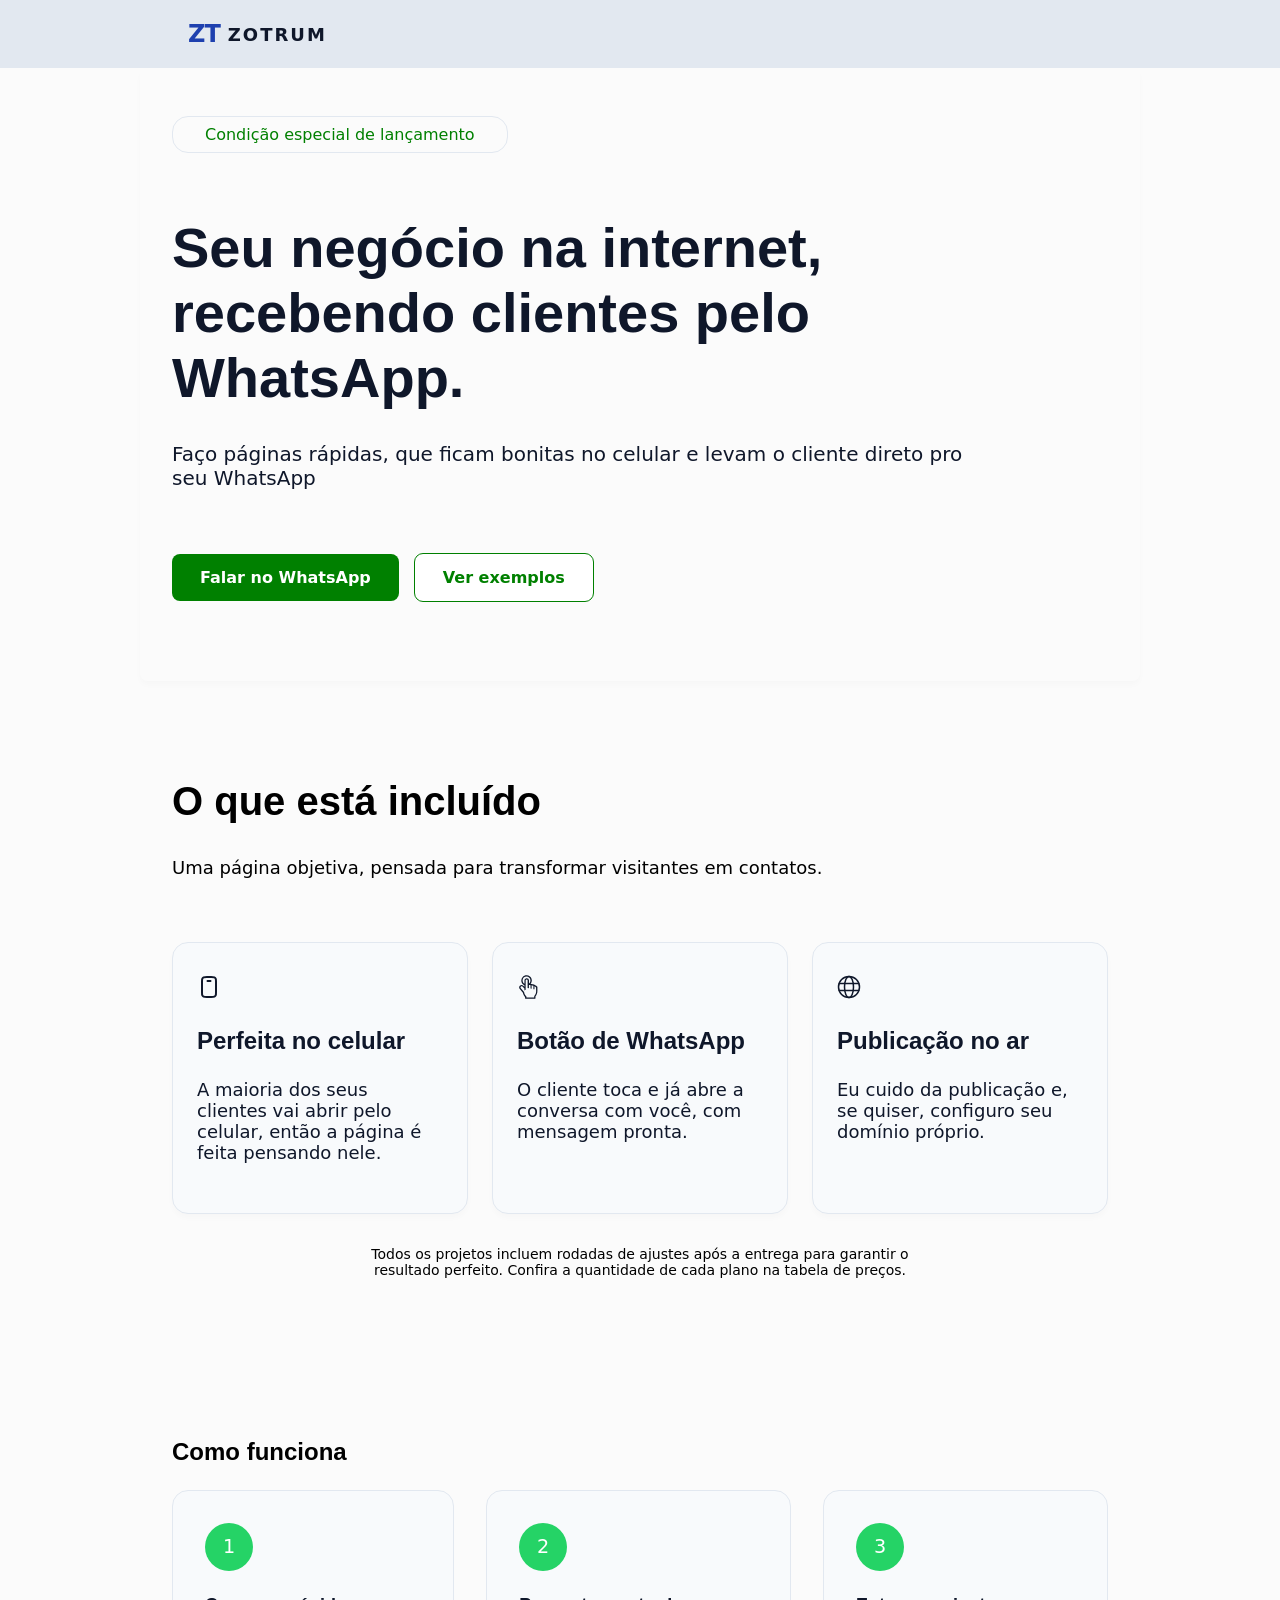
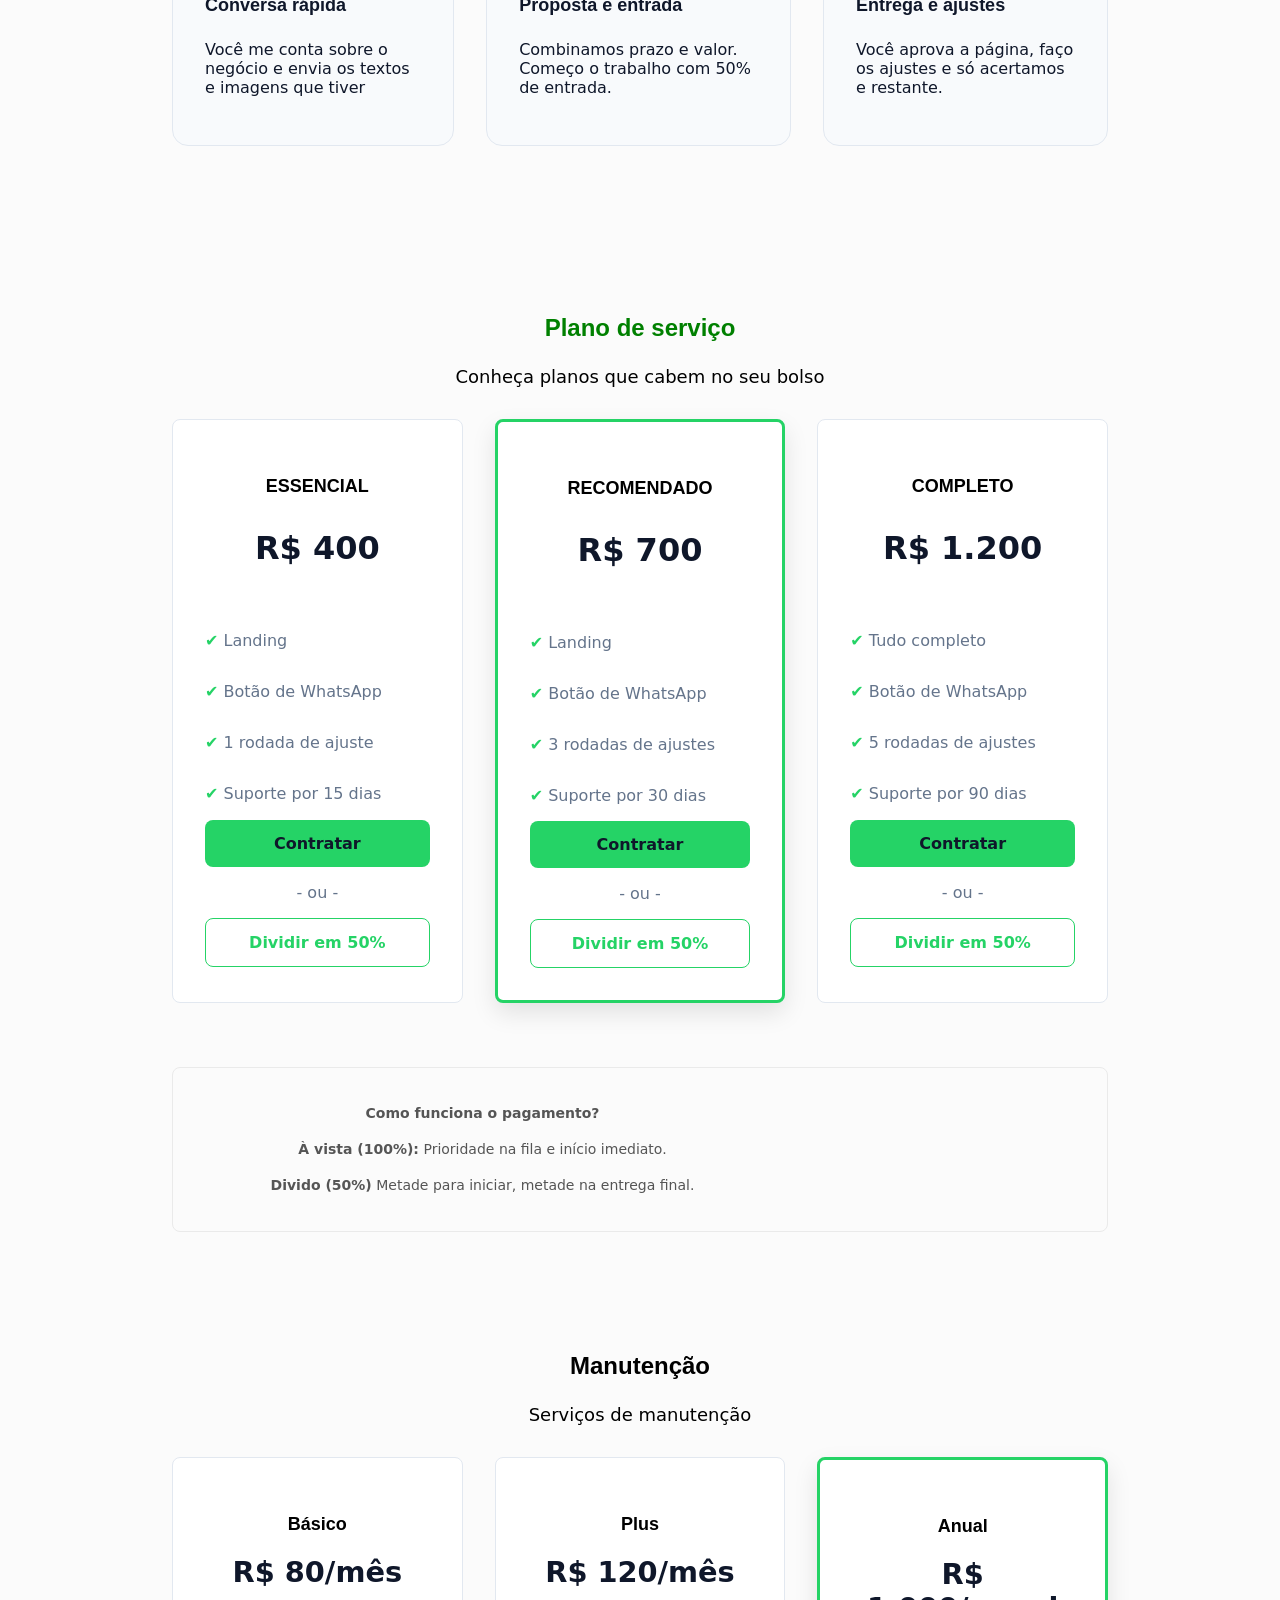
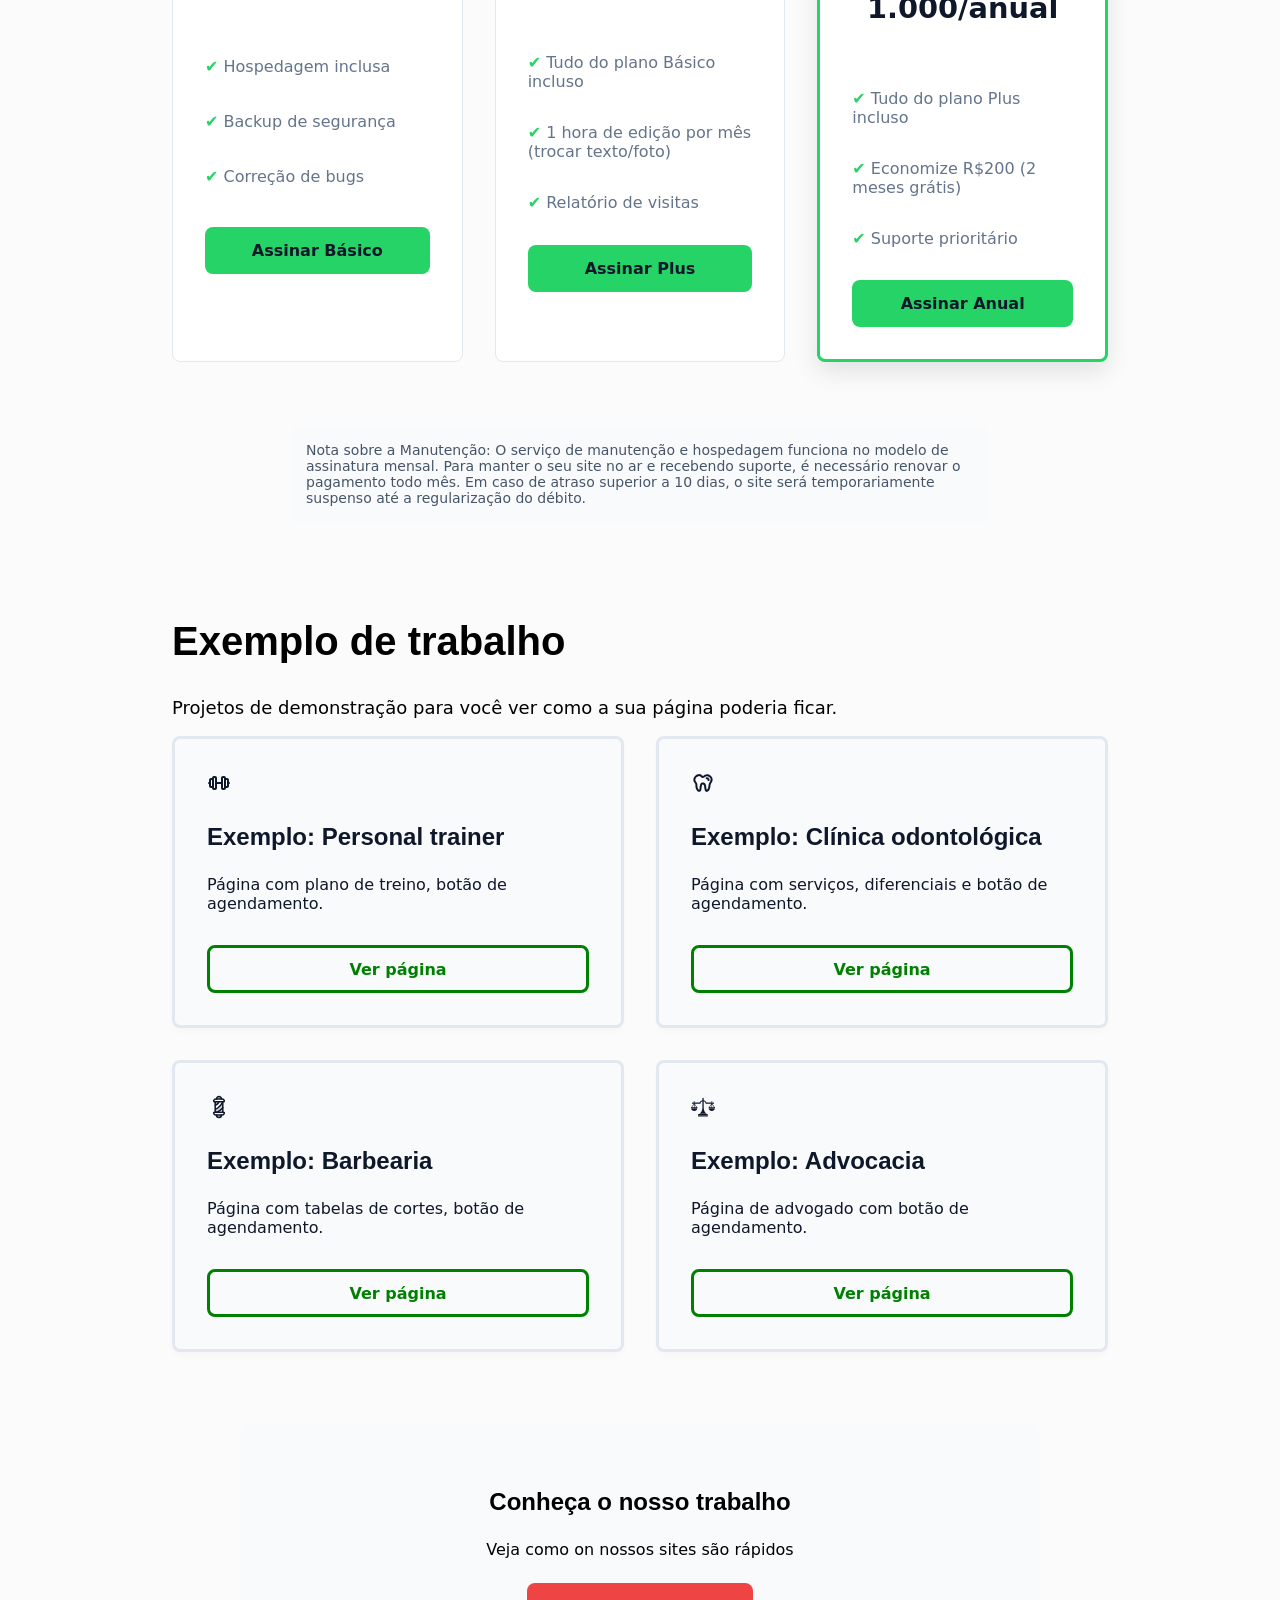
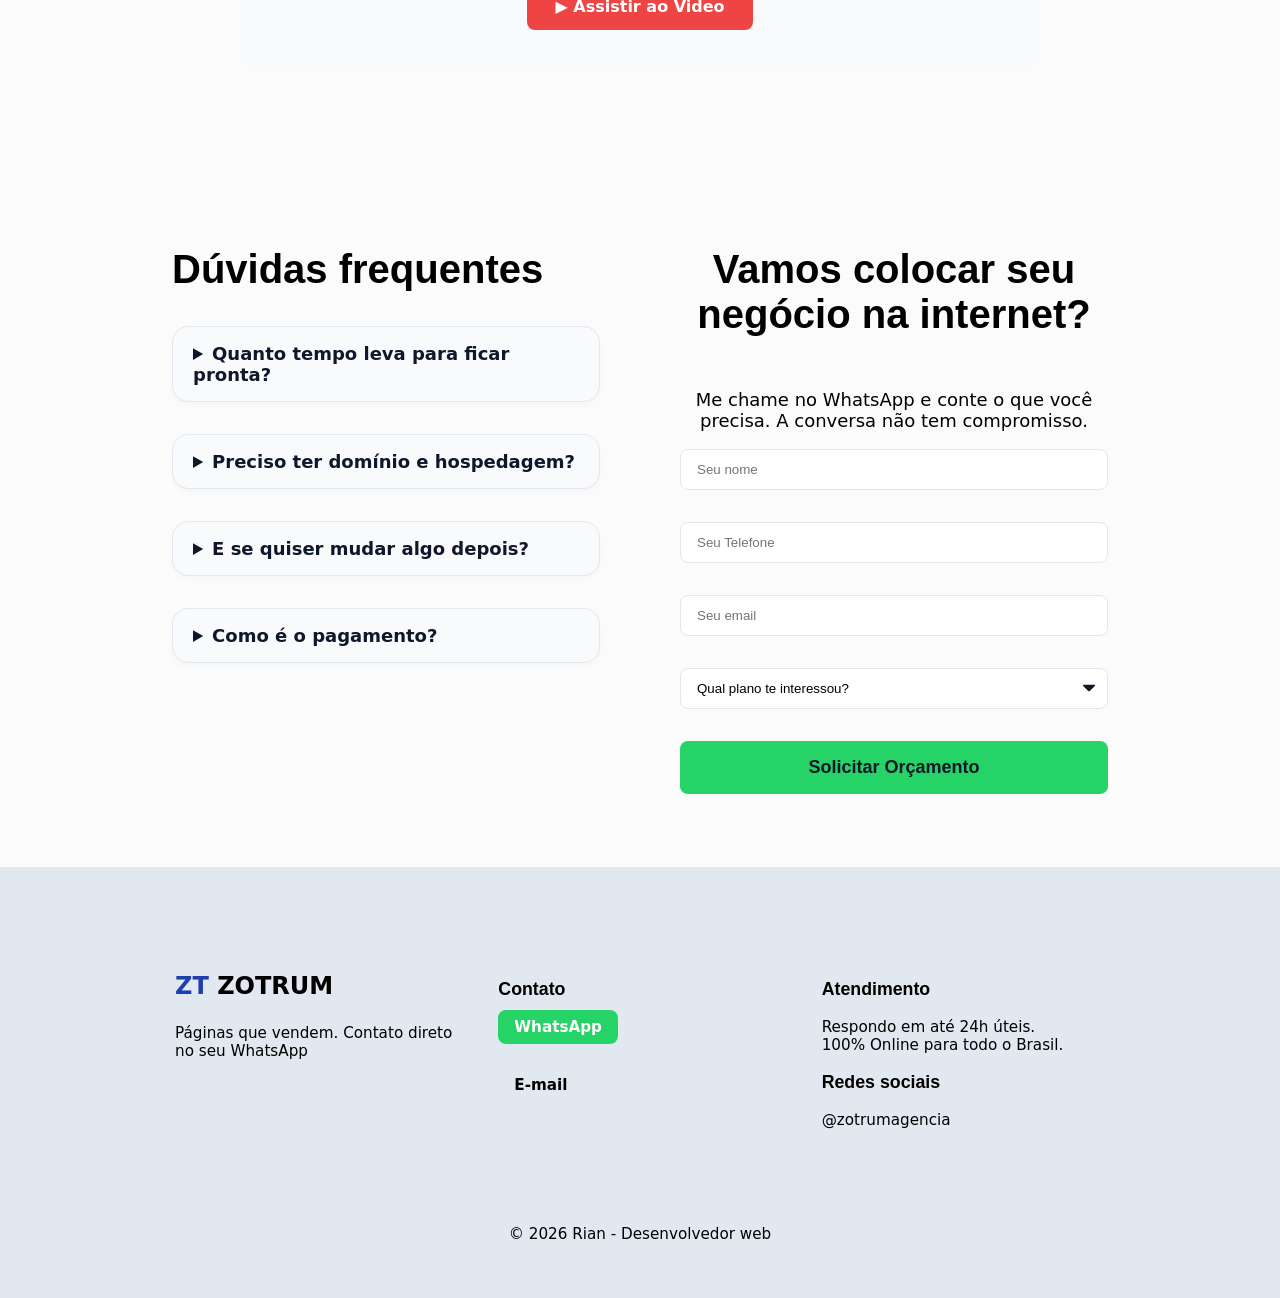
==== commit c7939f7d: "Adicionei" ====
--- a/index.html
+++ b/index.html
@@ -342,8 +342,10 @@
                 <h2>Vamos colocar seu negócio na internet?</h2>
                 <p>Me chame no WhatsApp e conte o que você precisa. A conversa não tem compromisso.</p>
 
-                <form class=form-CTA>
-                    <input type="text" id="nome" placeholder="Seu nome" required>
+                <form class=form-CTA name="contato" method="post" data-netlify="true">
+                    <input name="nome" type="text" id="nome" placeholder="Seu nome" required>
+                    <input name="telefone" type="tel" id="telefone" placeholder="Seu Telefone" required>
+                   <input name="email" type="email" id="email" placeholder="Seu email" required>
 
                     <select name="" id="plano">
                         <option disabled selected value="">Qual plano te interessou?</option>
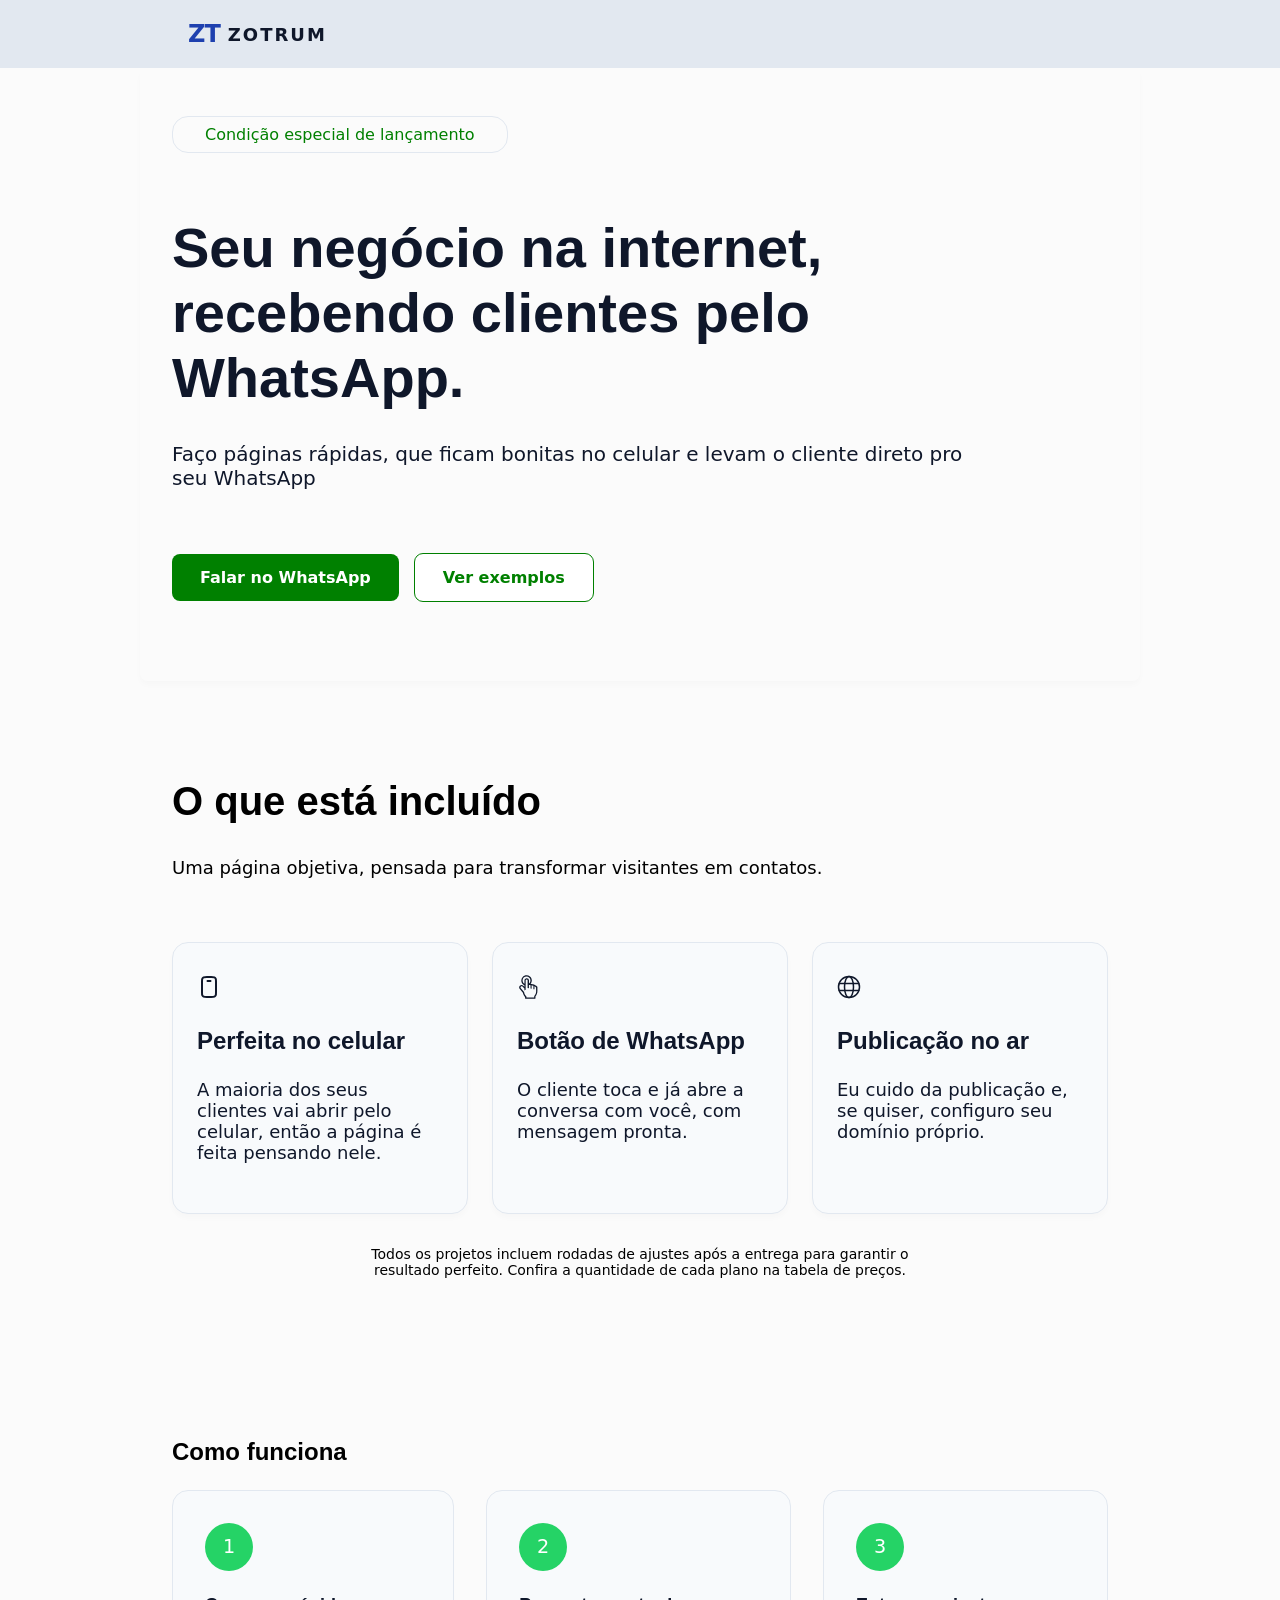
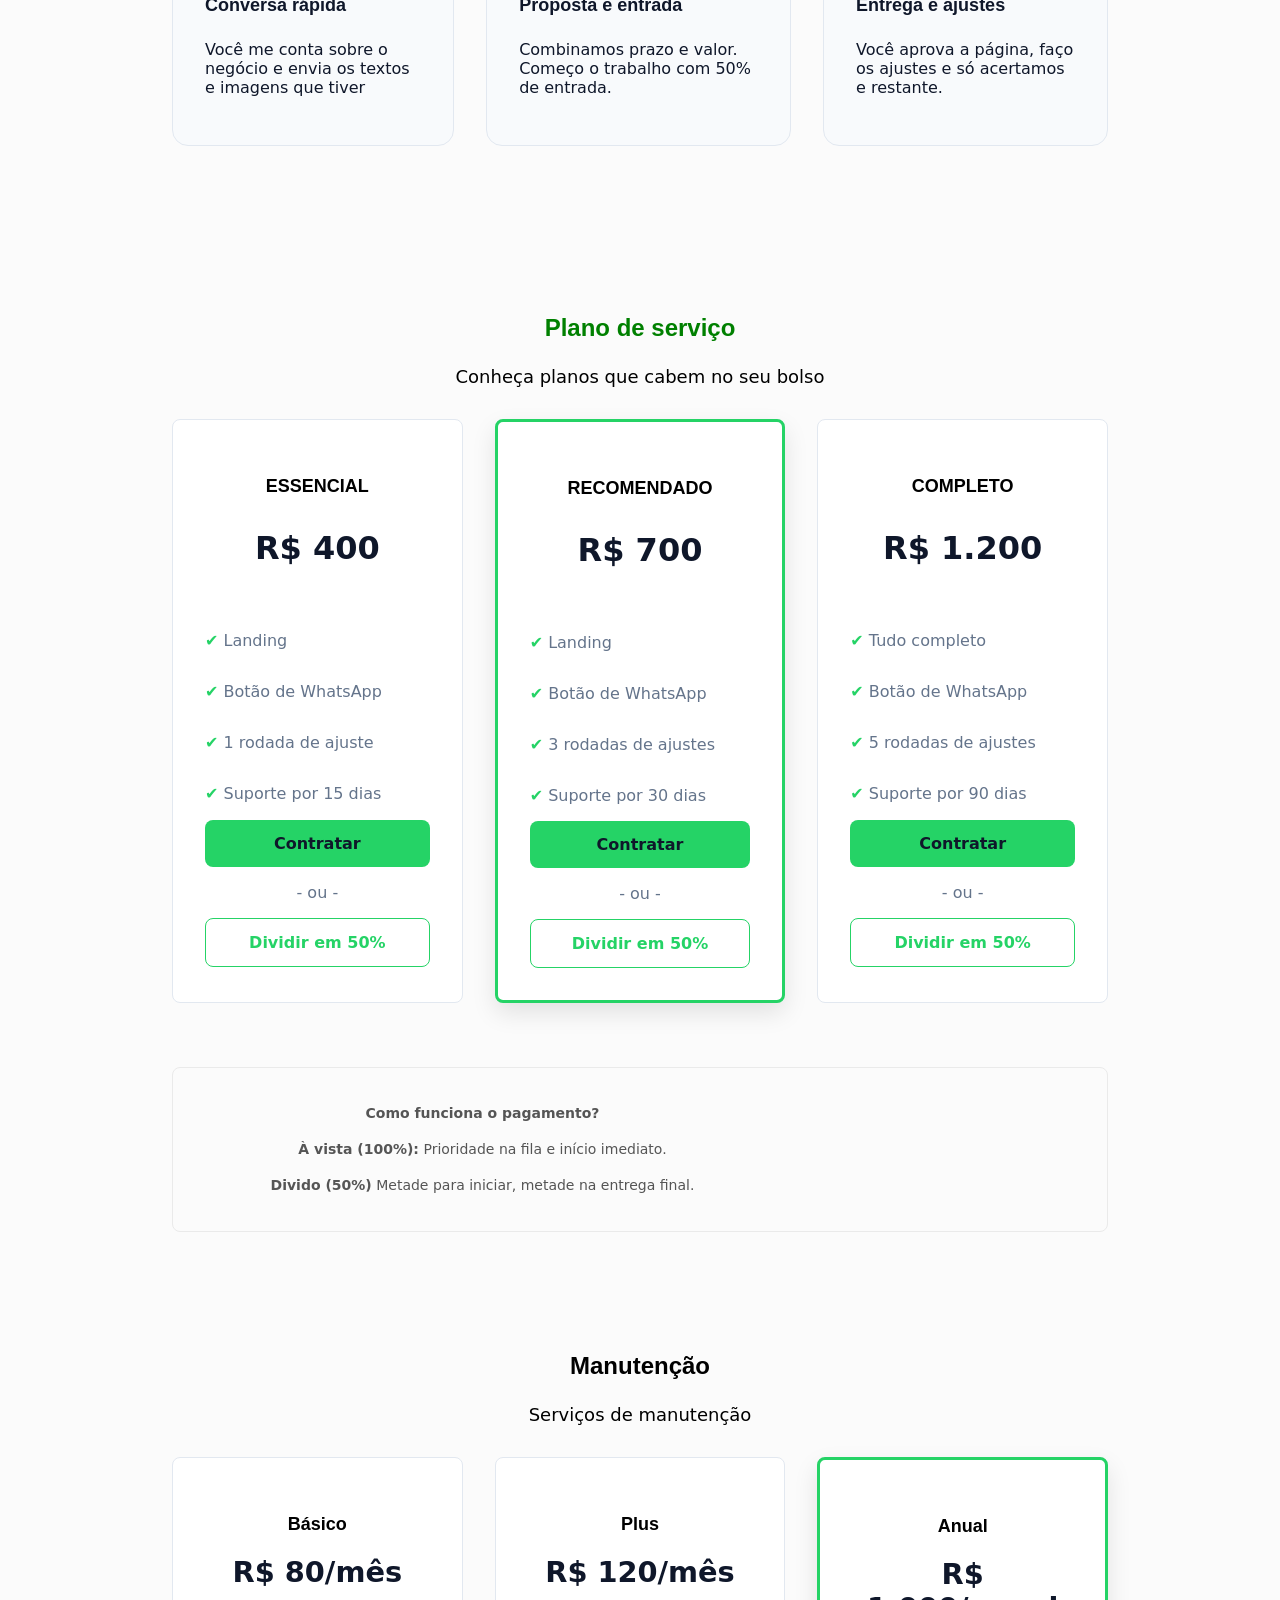
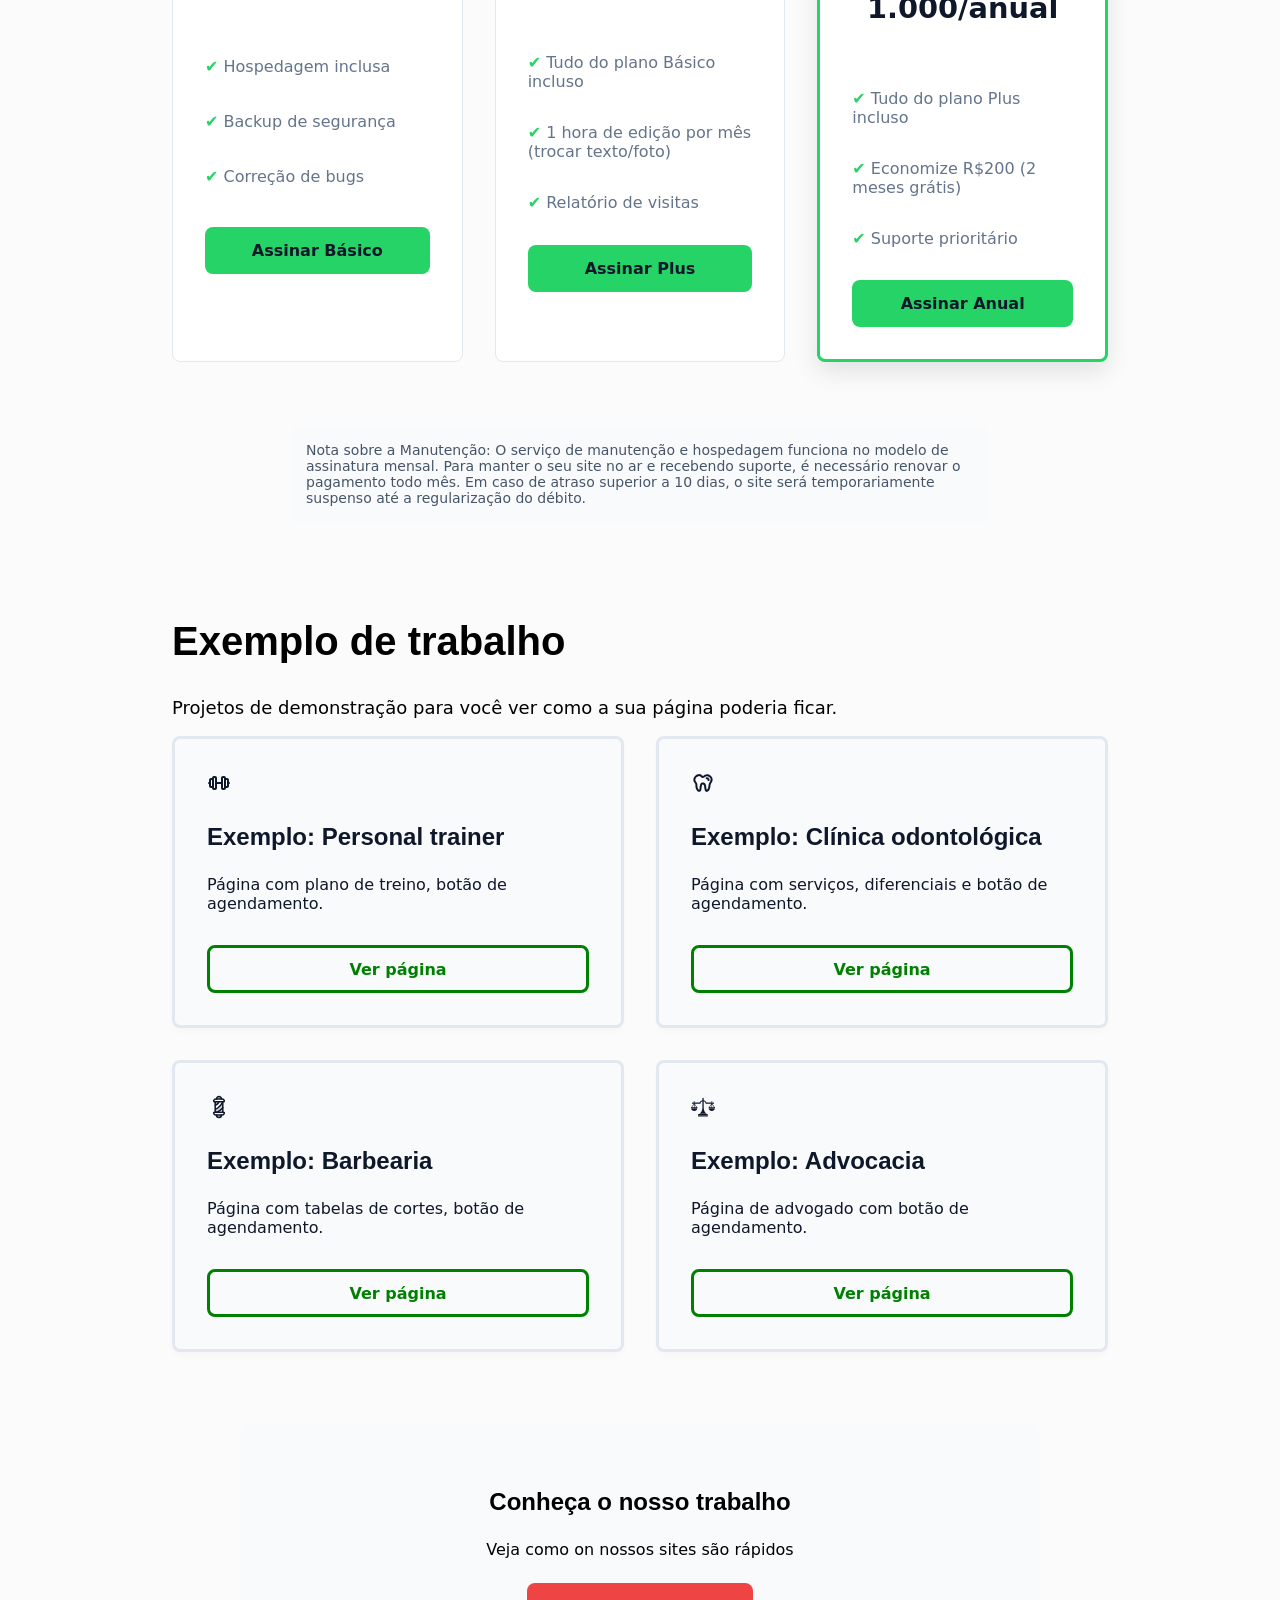
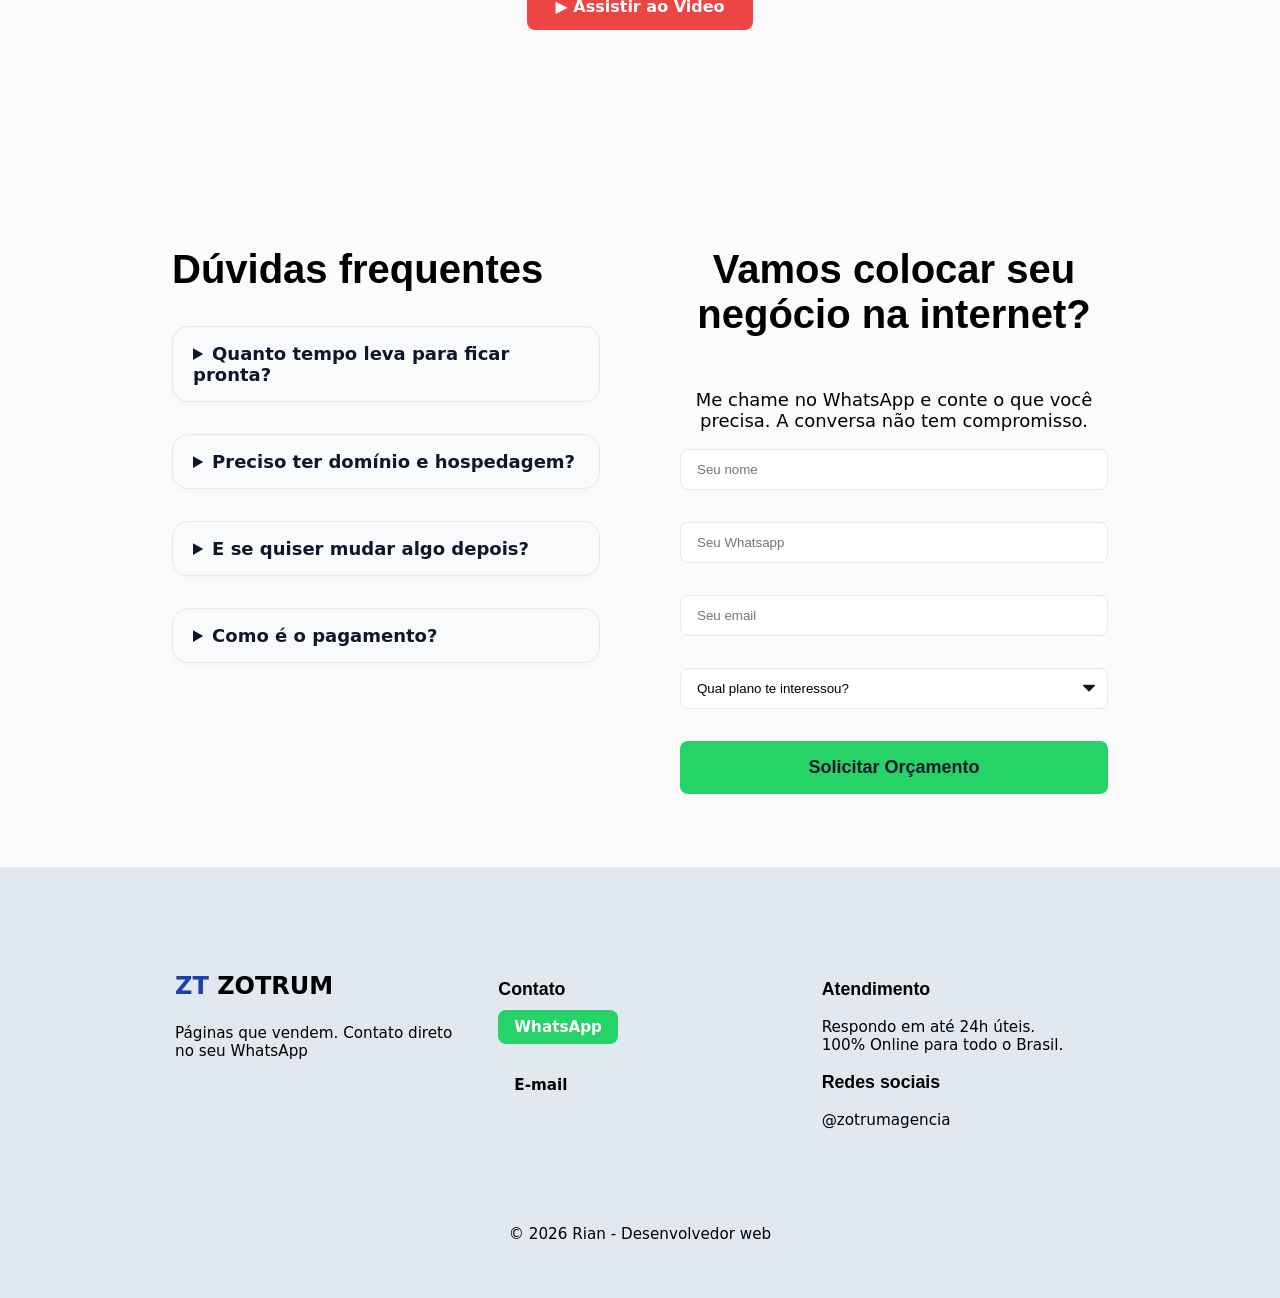
==== commit 82b22d40: "ajustei" ====
--- a/index.html
+++ b/index.html
@@ -342,12 +342,14 @@
                 <h2>Vamos colocar seu negócio na internet?</h2>
                 <p>Me chame no WhatsApp e conte o que você precisa. A conversa não tem compromisso.</p>
 
-                <form class=form-CTA name="contato" method="post" data-netlify="true">
+                <form class=form-CTA name="contato" method="POST" data-netlify="true">
+                    <input type="hidden" name="form-name" value="contato">
                     <input name="nome" type="text" id="nome" placeholder="Seu nome" required>
-                    <input name="telefone" type="tel" id="telefone" placeholder="Seu Telefone" required>
+                    <input name="telefone" type="tel" id="telefone" placeholder="Seu Whatsapp" required>
                    <input name="email" type="email" id="email" placeholder="Seu email" required>
 
                     <select name="" id="plano">
+
                         <option disabled selected value="">Qual plano te interessou?</option>
                         <option value="Essencial">Essencial</option>
                         <option value="Recomendado">Recomendado</option>
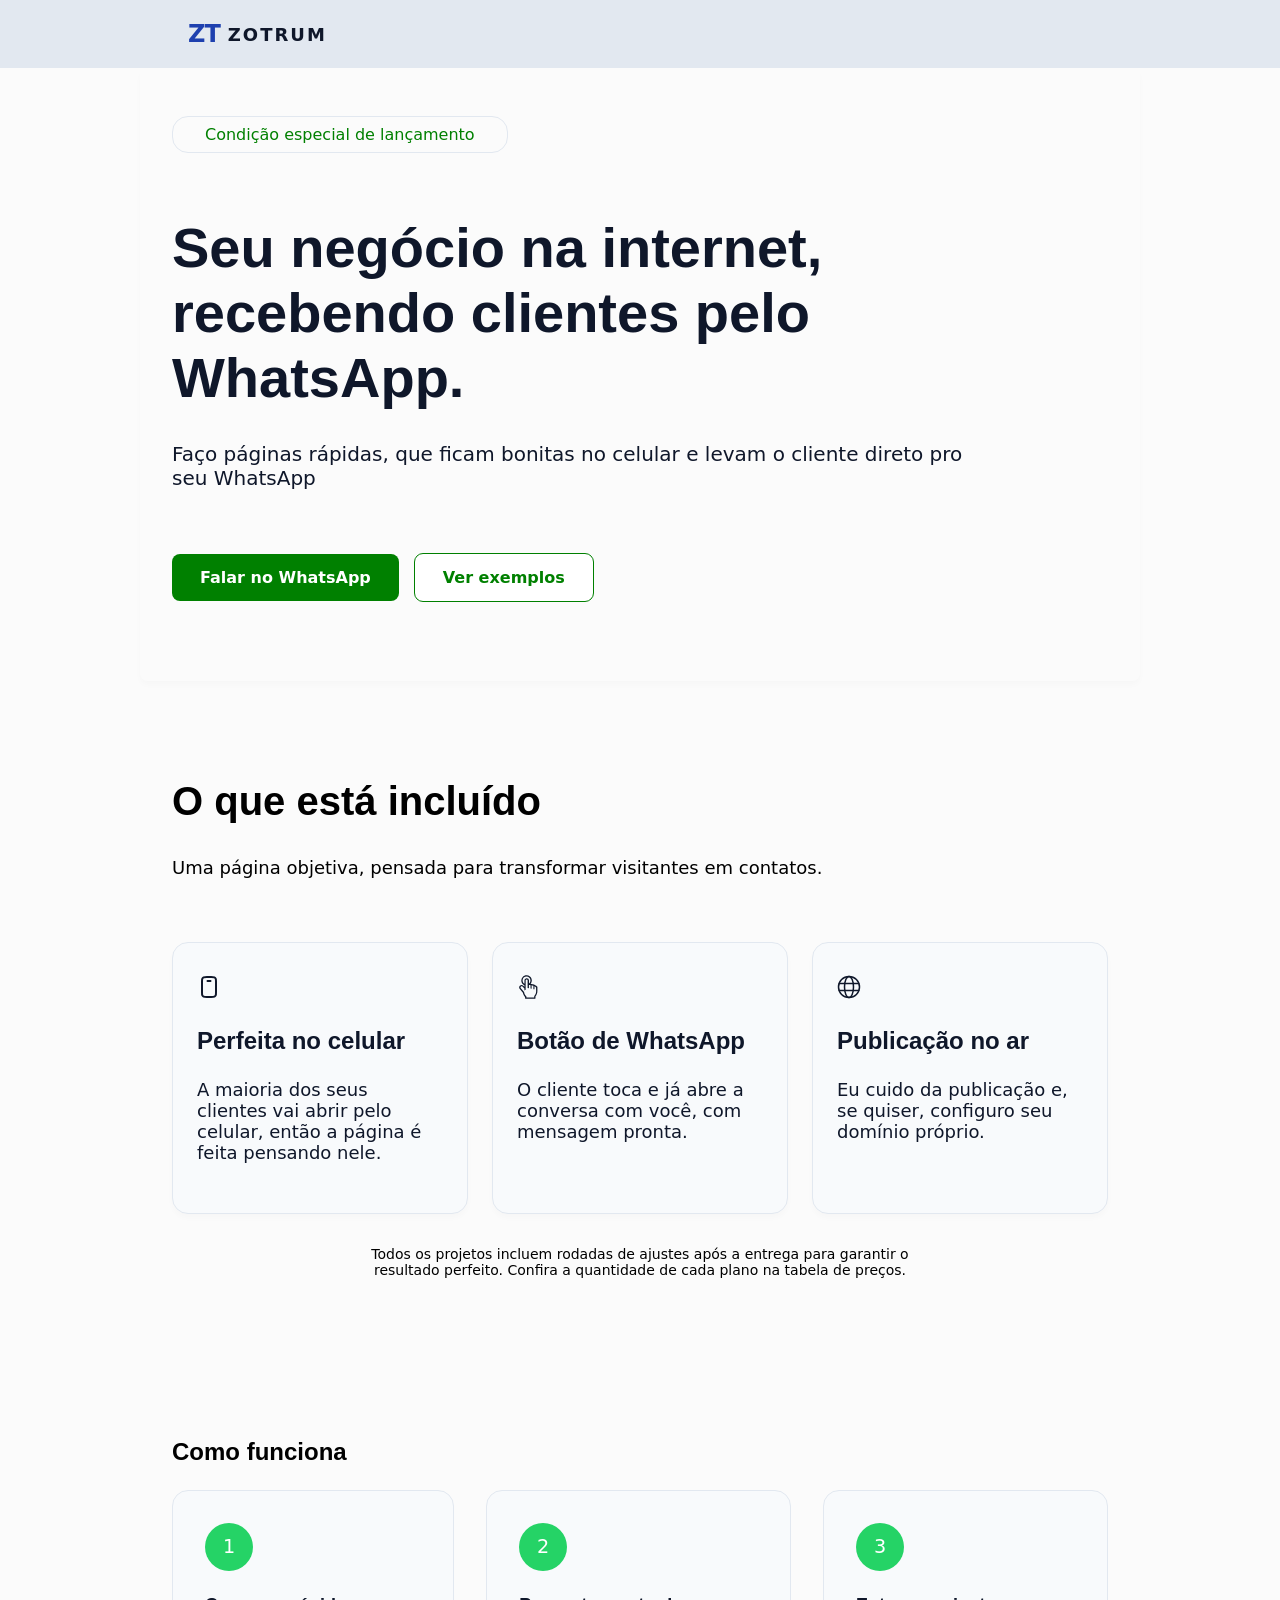
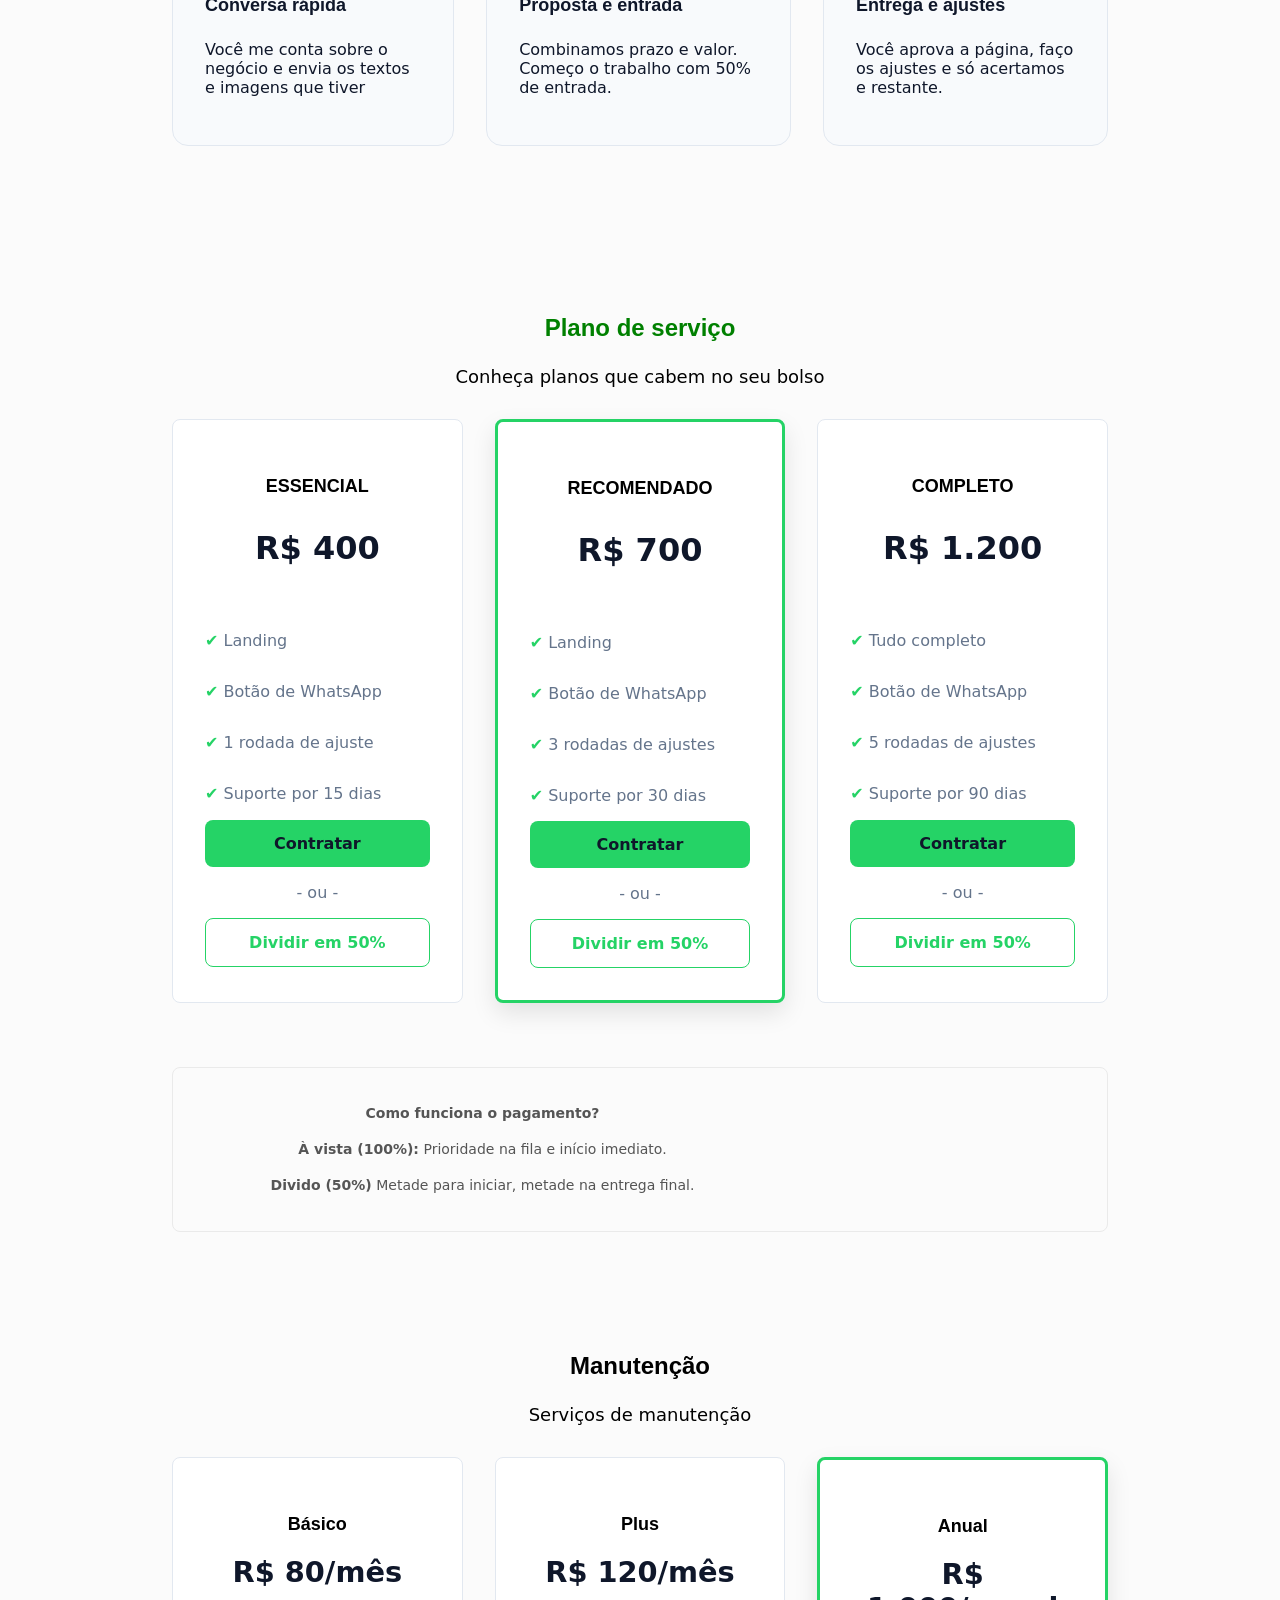
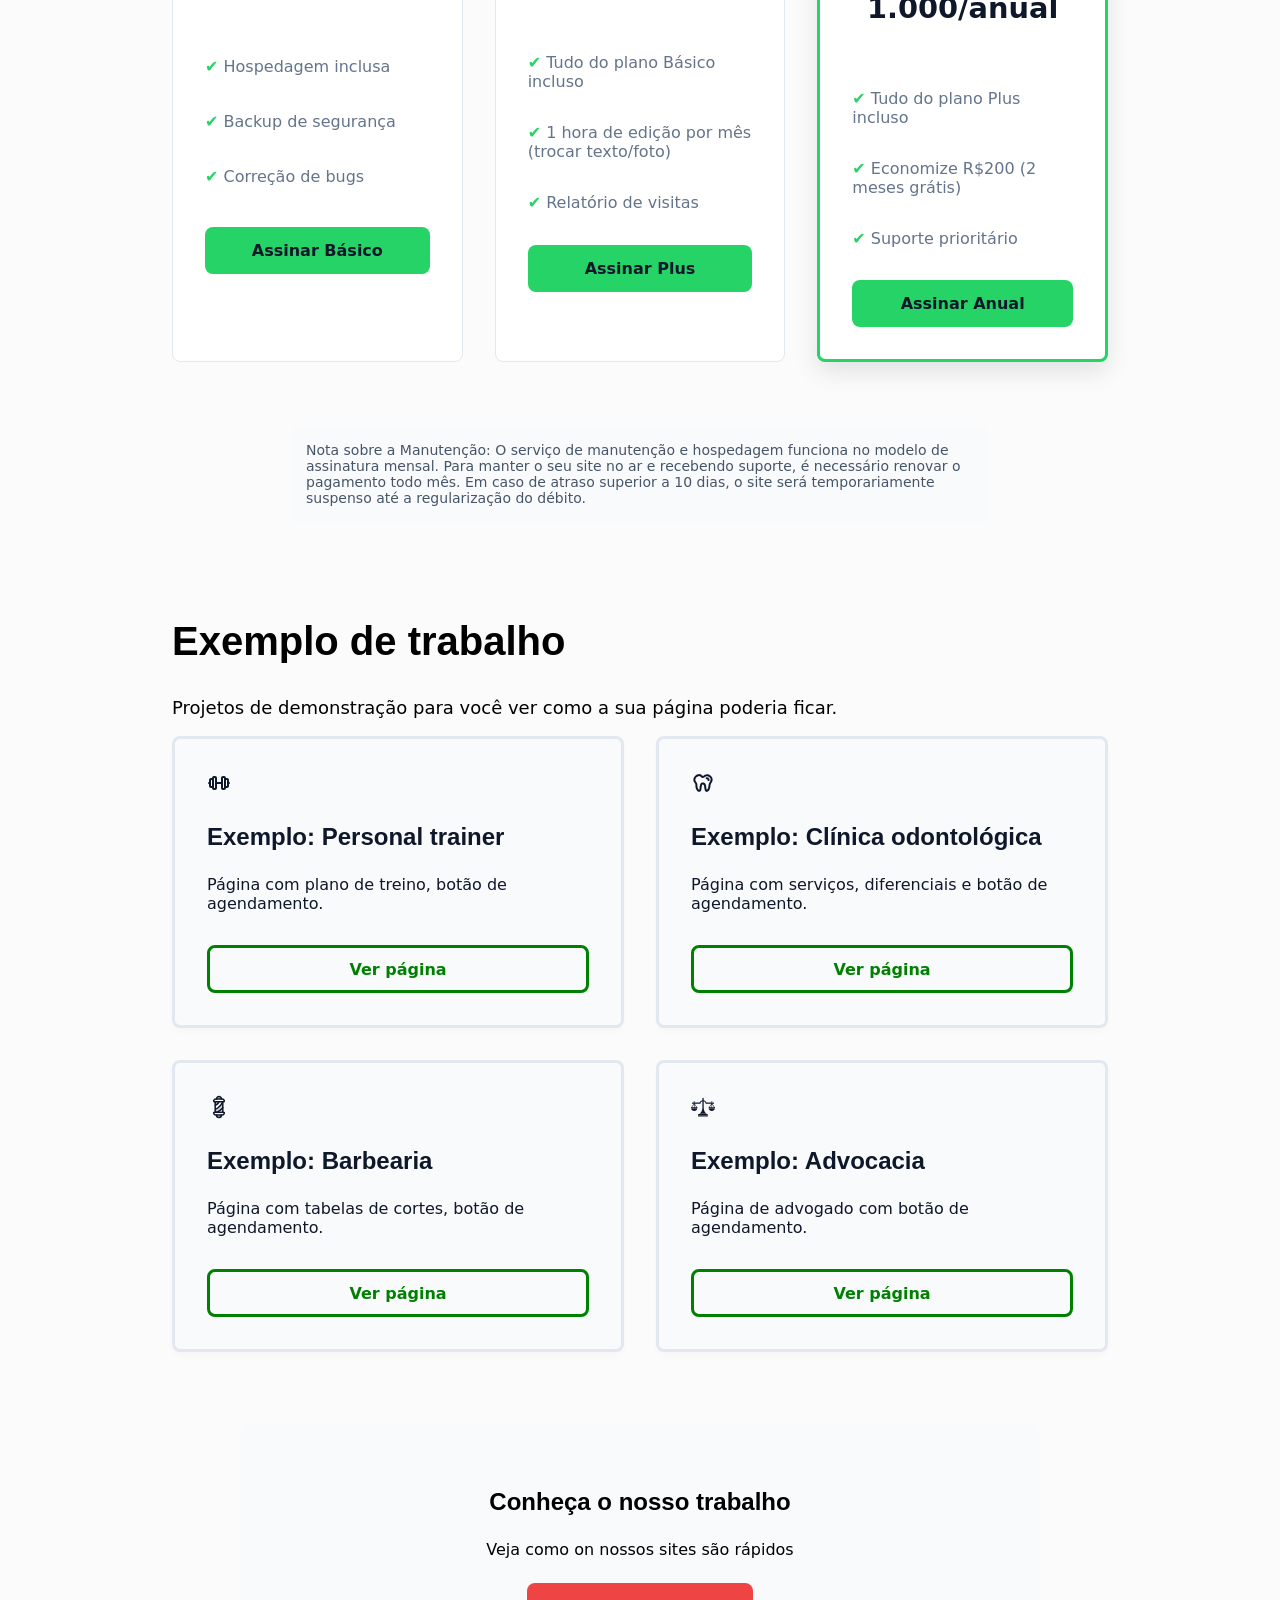
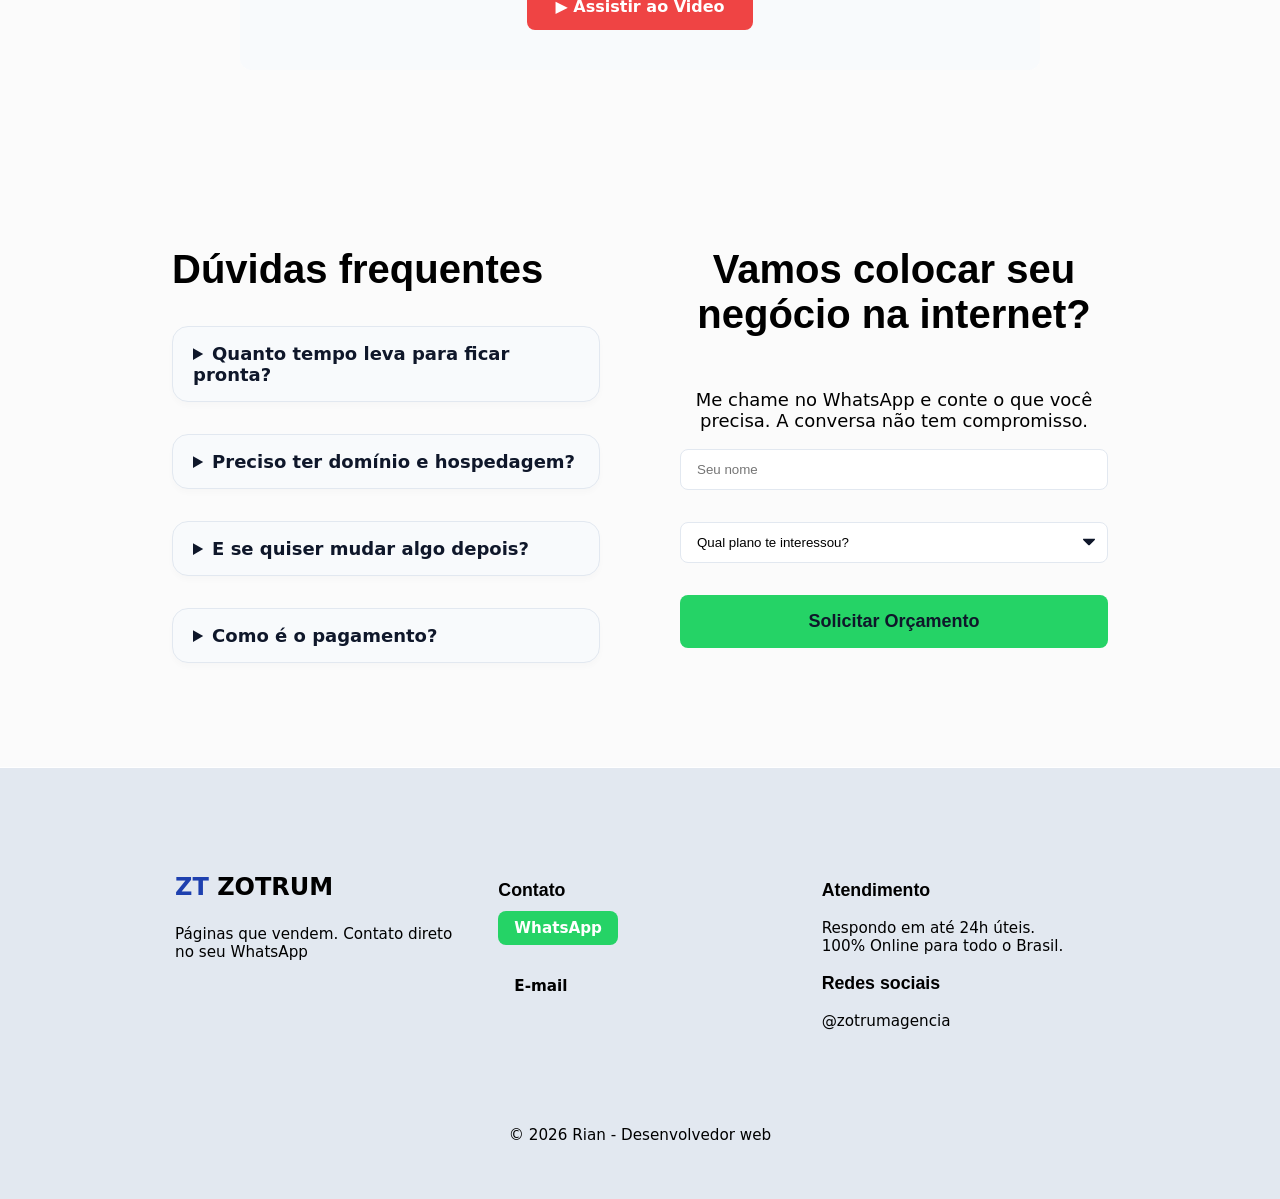
==== commit 07af50da: "Retirei os outros inputs" ====
--- a/index.html
+++ b/index.html
@@ -6,6 +6,7 @@
     <meta name="viewport" content="width=device-width, initial-scale=1.0">
     <meta name="description" content="Crio landing pages rápidas e profissionais para o negócios locais. Transforme visitantes em cliente direto no seu WhatsApp.">
     <meta name="author" content="Zotrum - Criação de Landing Pages">
+    <meta name="google-site-verification" content="9Zr6qk0XV6tUlLZiR6bk1C2ID2Ie1crljeu6cW48EXo" />
     <meta property="og:title" content="Zotrum | Landing Pages que geram clientes">
     <meta property="og:description" content="Páginas rápidas e focadas em conversão via WhatsApp. Veja meu portfólio.">
     <meta property="og:url" content="https://zotrum-dev.github.io/zotrum/">
@@ -341,13 +342,9 @@
             <section class="CTA">
                 <h2>Vamos colocar seu negócio na internet?</h2>
                 <p>Me chame no WhatsApp e conte o que você precisa. A conversa não tem compromisso.</p>
-
-                <form class=form-CTA name="contato" method="POST" data-netlify="true">
-                    <input type="hidden" name="form-name" value="contato">
+                <form class=form-CTA>
+                   
                     <input name="nome" type="text" id="nome" placeholder="Seu nome" required>
-                    <input name="telefone" type="tel" id="telefone" placeholder="Seu Whatsapp" required>
-                   <input name="email" type="email" id="email" placeholder="Seu email" required>
-
                     <select name="" id="plano">
 
                         <option disabled selected value="">Qual plano te interessou?</option>
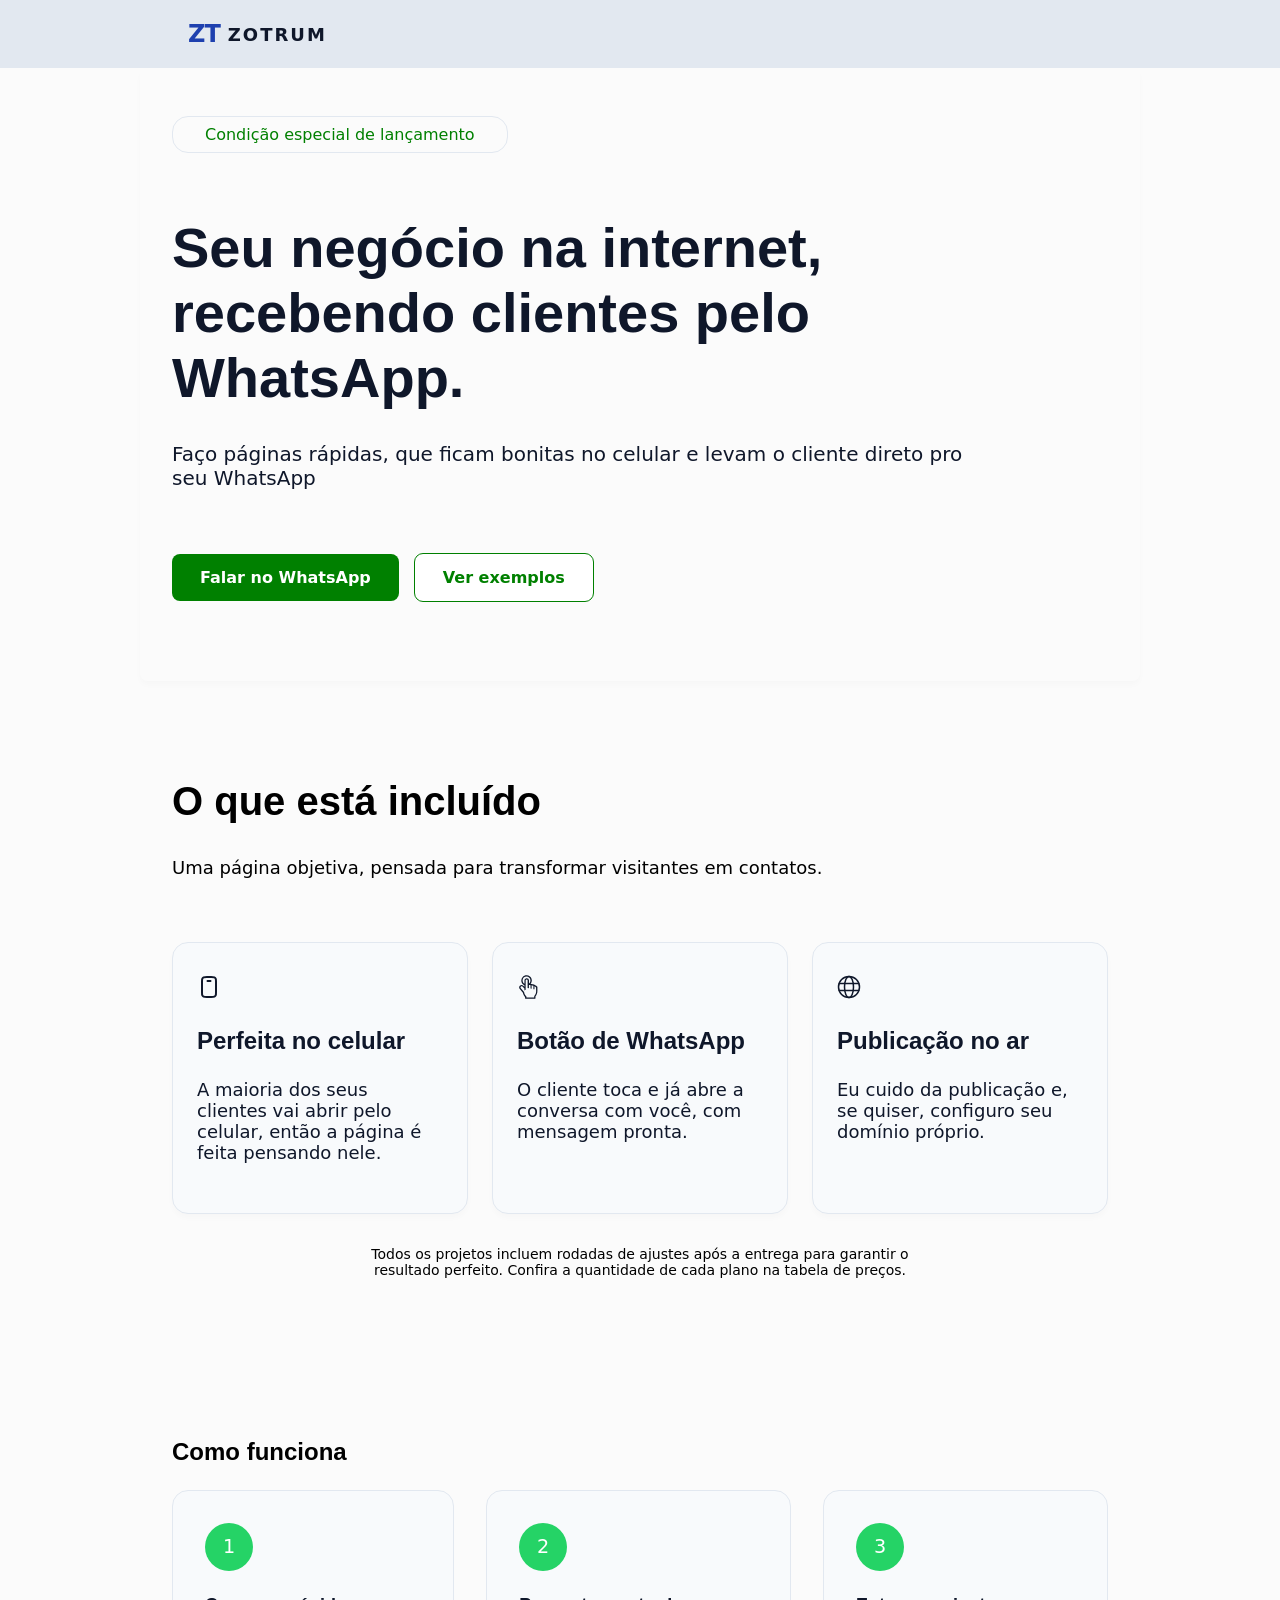
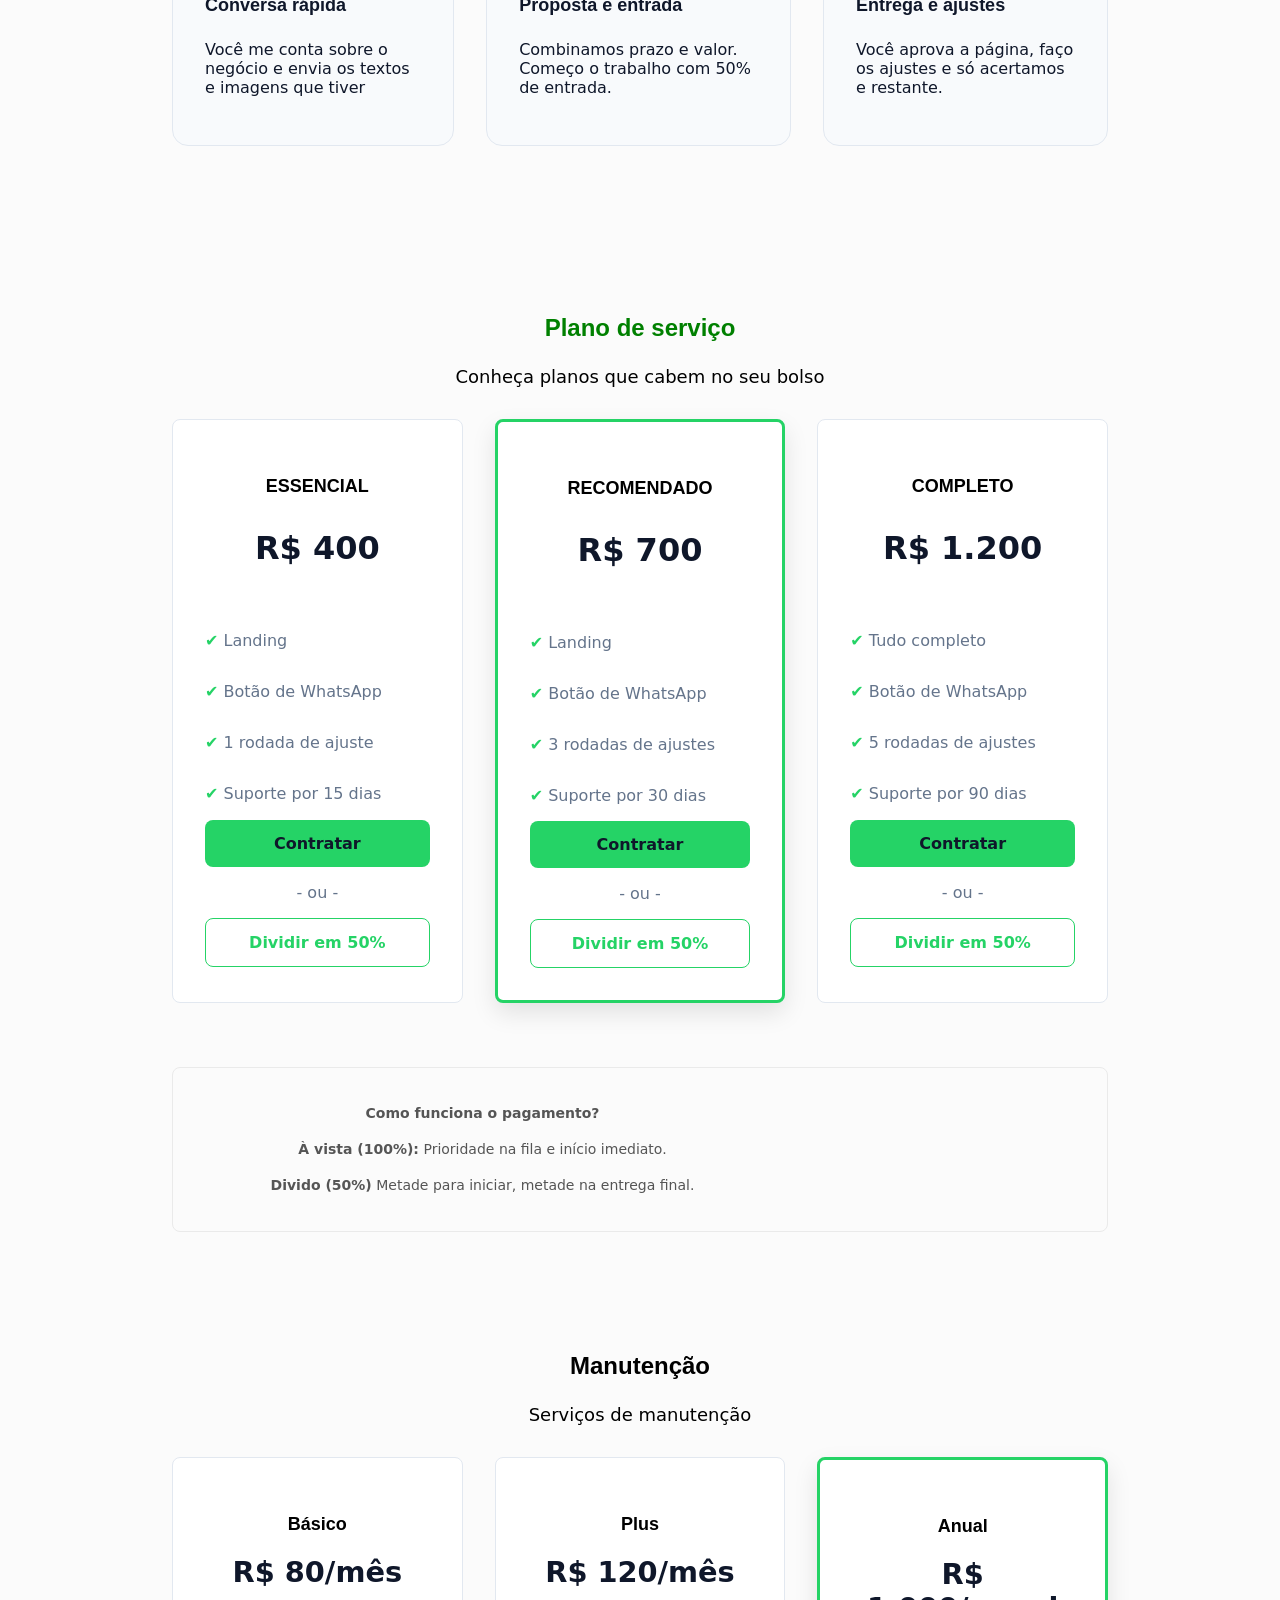
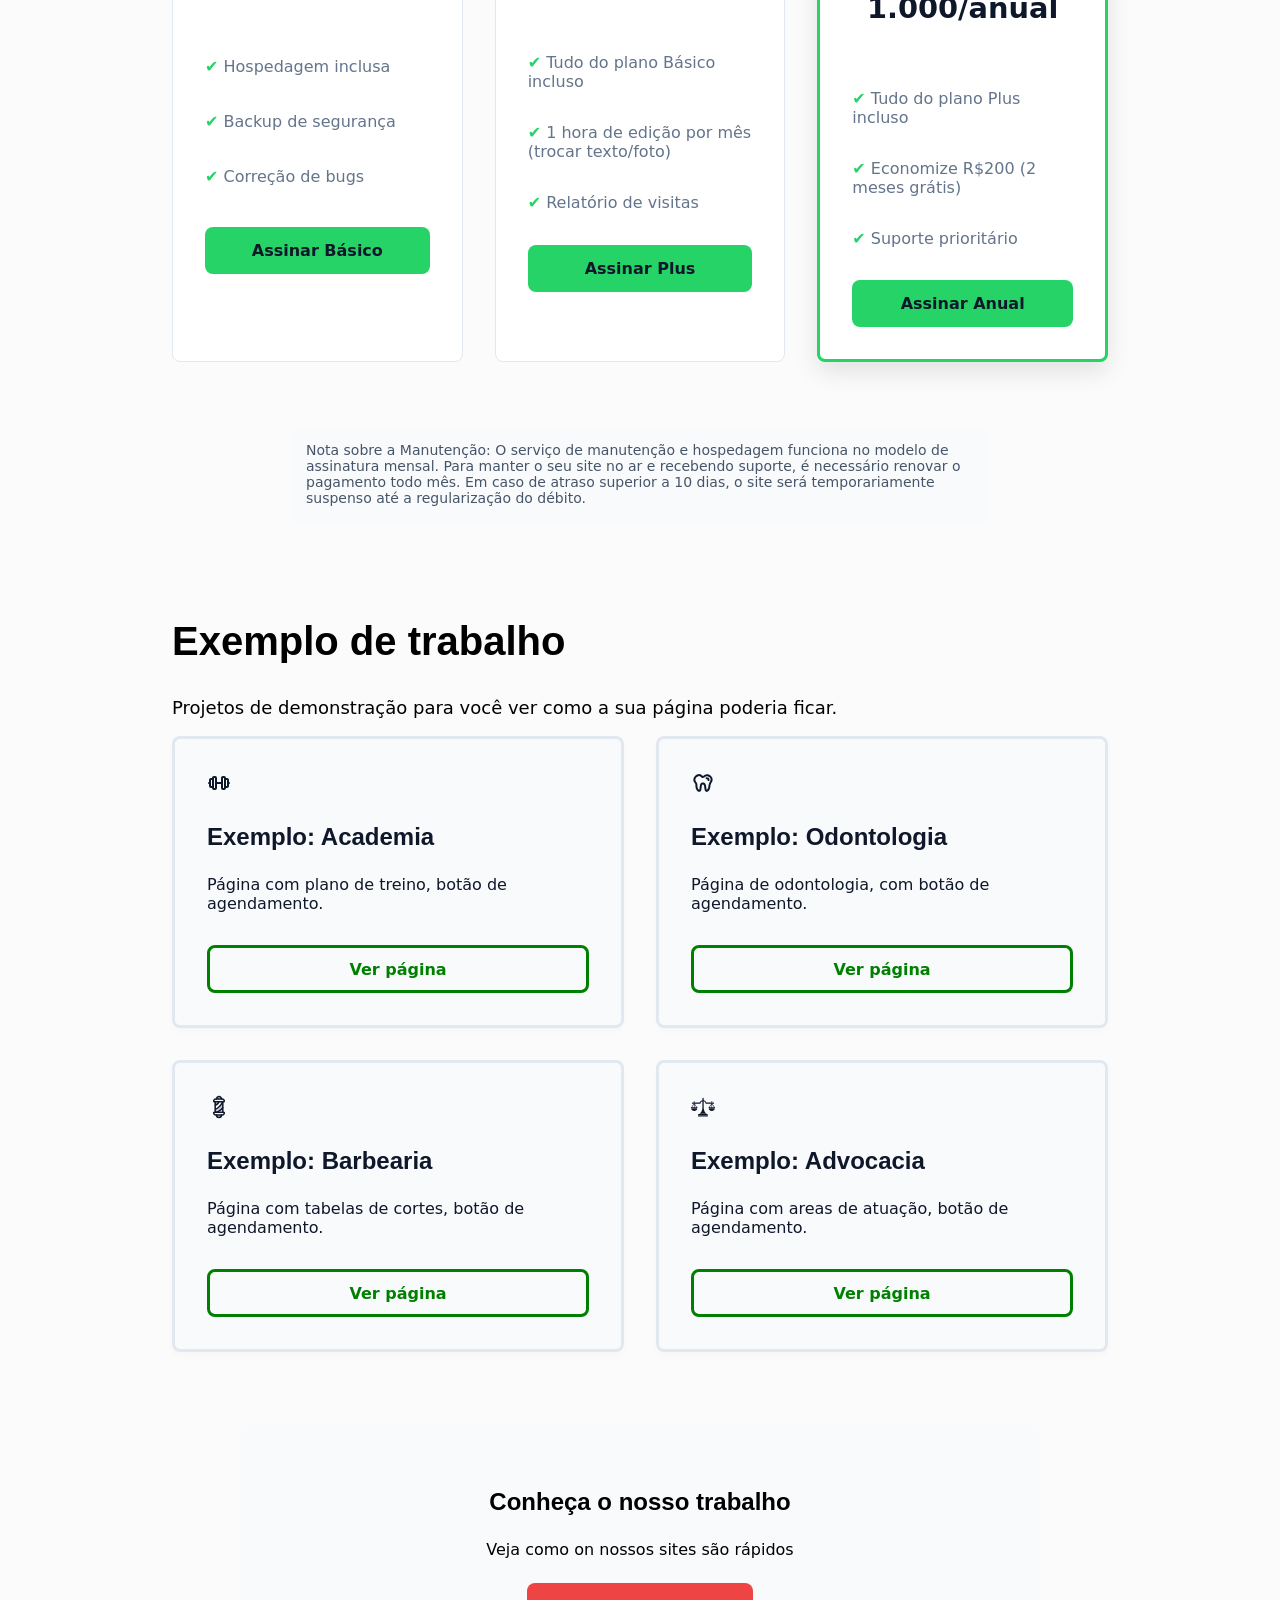
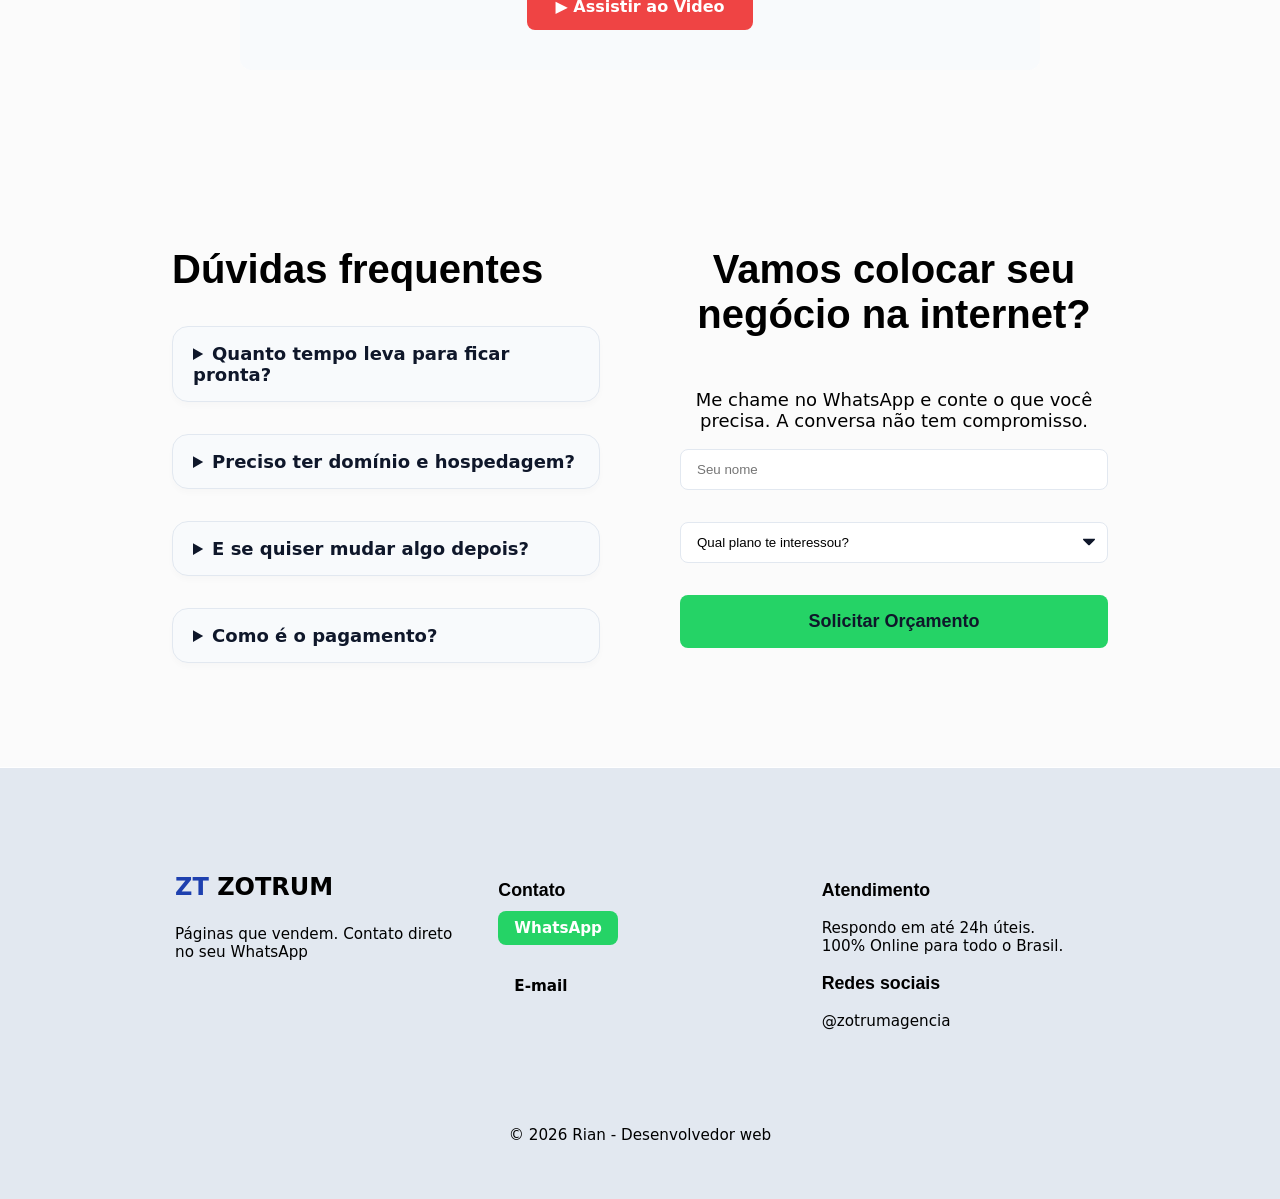
==== commit 4a83f35a: "Mudanças" ====
--- a/index.html
+++ b/index.html
@@ -262,15 +262,15 @@
 
                    <div class="div-personal">
                    <svg class="icon" xmlns="http://www.w3.org/2000/svg" width="1em" height="1em" viewBox="0 0 24 24"><title>barbell</title><path fill="none" stroke="currentColor" stroke-linecap="round" stroke-linejoin="round" stroke-width="2" d="M2 12h1m3-4H4a1 1 0 0 0-1 1v6a1 1 0 0 0 1 1h2m0-9v10a1 1 0 0 0 1 1h1a1 1 0 0 0 1-1V7a1 1 0 0 0-1-1H7a1 1 0 0 0-1 1m3 5h6m0-5v10a1 1 0 0 0 1 1h1a1 1 0 0 0 1-1V7a1 1 0 0 0-1-1h-1a1 1 0 0 0-1 1m3 1h2a1 1 0 0 1 1 1v6a1 1 0 0 1-1 1h-2m4-4h-1"/></svg>
-                        <h3>Exemplo: Personal trainer</h3>
+                        <h3>Exemplo: Academia</h3>
                         <small><p>Página com plano de treino, botão de agendamento.</p></small>
                         <a href="./zotrum/pages/treiner-Personal.html">Ver página</a>
                     </div>
 
                     <div>
                         <svg class="icon" xmlns="http://www.w3.org/2000/svg" width="1em" height="1em" viewBox="0 0 12 12"><title>dentist-12-regular</title><path fill="currentColor" d="M7.812 3.078a.5.5 0 1 0 0 1a.46.46 0 0 1 .315.104c.067.058.146.174.167.41a.5.5 0 1 0 .996-.088c-.04-.445-.21-.814-.499-1.07a1.46 1.46 0 0 0-.98-.356m-2.346-.979a2.32 2.32 0 0 0-1.954-.492a2.83 2.83 0 0 0-1.496.84c-.397.419-.799.981-.824 1.796c-.011.37.035.97.376 1.43c.311.436.47.662.552.882c.087.256.092.53.092.953v.007c.005.412.092.982.304 1.505c.206.512.574 1.076 1.203 1.307l.022.008l.022.006c.364.097.742.071 1.035-.2c.249-.233.342-.566.39-.824c.046-.244.068-.527.09-.792a8 8 0 0 1 .113-.954c.152-.702.335-.798.371-.81c.323-.085.515.02.646.32c.168.385.218.942.265 1.49c.047.537.16 1.064.4 1.418c.127.187.321.37.599.43c.28.062.542-.023.757-.159c.765-.483 1.175-1.467 1.28-2.687c.054-.565.111-.805.189-.992a3 3 0 0 1 .225-.422c.062-.105.138-.234.235-.407c.154-.277.42-.8.45-1.422c.03-.656-.205-1.374-.962-1.981c-.698-.57-1.368-.793-1.985-.762c-.61.031-1.094.308-1.435.601l-.015.013l-.013.013c-.306.306-.397.302-.4.302c-.001 0-.036-.002-.122-.058a2.4 2.4 0 0 1-.368-.321l-.02-.02zM2.75 3.126a1.83 1.83 0 0 1 .957-.538a1.32 1.32 0 0 1 1.11.272c.328.33.694.636 1.14.655c.47.02.835-.282 1.135-.58c.226-.19.502-.333.821-.35c.317-.015.752.09 1.303.54l.004.003c.502.402.606.809.59 1.155c-.019.38-.188.736-.324.98q-.091.164-.179.31c-.13.222-.249.422-.333.626c-.135.328-.203.688-.26 1.281v.005c-.094 1.098-.444 1.694-.818 1.93h-.002c-.087-.136-.18-.441-.223-.93l-.006-.064c-.042-.492-.102-1.196-.339-1.74c-.128-.293-.33-.595-.658-.78c-.354-.202-.786-.215-1.173-.104c-.558.16-.89.688-1.081 1.565l-.001.005a9 9 0 0 0-.13 1.054l-.001.017c-.022.279-.04.506-.076.695l-.009.056c-.016.107-.033.22-.152.191c-.233-.095-.443-.343-.601-.735a3.2 3.2 0 0 1-.231-1.172c0-.385 0-.818-.147-1.248c-.154-.419-.427-.793-.693-1.147c-.136-.18-.19-.497-.18-.805c.014-.464.23-.801.553-1.141z"/></svg>
-                        <h3>Exemplo: Clínica odontológica</h3>
-                        <p>Página com serviços, diferenciais e botão de agendamento.</p>
+                        <h3>Exemplo: Odontologia</h3>
+                        <p>Página de odontologia, com botão de agendamento.</p>
                         <a href="./zotrum/pages/clinica-odontol.html">Ver página </a>
                     </div>
 
@@ -285,7 +285,7 @@
                     <div>
                         <svg class="icon" xmlns="http://www.w3.org/2000/svg" width="1em" height="1em" viewBox="0 0 50 50"><title>lawyer</title><path fill="currentColor" d="M.3 27.58a6.457 6.457 0 0 0 12.81 0H.31zm34.89 13c0 .55-.45 1-1 1H15.53c-.55 0-1-.45-1-1s.45-.99 1-.99h18.66c.55 0 1 .44 1 .99m-20.54 1.51h20.44v2.89H14.65zm22.26-14.51a6.46 6.46 0 0 0 6.4 5.63a6.45 6.45 0 0 0 6.4-5.63zm12.45-2.01l-5.24-7.22h2.8c.68 0 1.23-.56 1.23-1.25c0-.68-.55-1.24-1.23-1.24H32.07a7.33 7.33 0 0 0-5.63-4.73v-3.9c0-.69-.56-1.25-1.25-1.25l-.12.01l-.12-.01c-.69 0-1.24.55-1.24 1.25v3.9a7.35 7.35 0 0 0-5.63 4.73H3.23c-.68 0-1.23.55-1.23 1.24s.55 1.25 1.23 1.25h2.68L.67 25.57H.02v1.33h13.4v-1.33h-.66l-5.24-7.22h12.17c0-.28.03-.56.07-.82c.04-.12.07-.25.07-.38a5.32 5.32 0 0 1 3.9-3.93v13.7h-.05c-.11 5.15-2.56 9.65-6.19 12.17H32.7c-3.64-2.52-6.09-7.02-6.2-12.17h-.05v-13.7c1.93.47 3.44 2 3.89 3.93c0 .13.03.26.08.38c.04.27.07.54.07.82h12.04l-5.24 7.22h-.65v1.33h13.39v-1.33h-.65zm-43.18 0H2l4.18-5.76v5.77zm1.07 0v-5.76l4.18 5.77H7.25zm35.53 0h-4.19l4.19-5.76v5.77zm1.07 0v-5.76l4.19 5.77h-4.19zM7.96 14.12c0 .68-.56 1.24-1.24 1.24c-.69 0-1.25-.56-1.25-1.24c0-.69.56-1.25 1.25-1.25c.68 0 1.24.56 1.24 1.25m36.6-.07c0 .69-.56 1.24-1.24 1.24c-.69 0-1.24-.55-1.24-1.24s.55-1.25 1.24-1.25s1.24.56 1.24 1.25"/></svg>
                         <h3>Exemplo: Advocacia</h3>
-                        <p class="p-adv">Página de advogado com botão de agendamento.</p>
+                        <p class="p-adv">Página com areas de atuação, botão de agendamento.</p>
                         <a href="./zotrum/pages/advocacia.html">Ver página</a>
                     </div>
                     
--- a/zotrum/src/style.css
+++ b/zotrum/src/style.css
@@ -835,19 +835,12 @@
 
 .sobre3 p{
     font-size:1rem;
-}
-
-.p-adv{
-    padding-right:5rem;
-}
-
-.barbearia{
-    padding-bottom:1.8rem;
-}
-
-.div-personal h3{
-    padding-right:4rem;
-}
+    width:clamp(300px, 100%, 400px);
+}
+
+
+
+
 
 .sobre3 a{
     border:3px solid green;
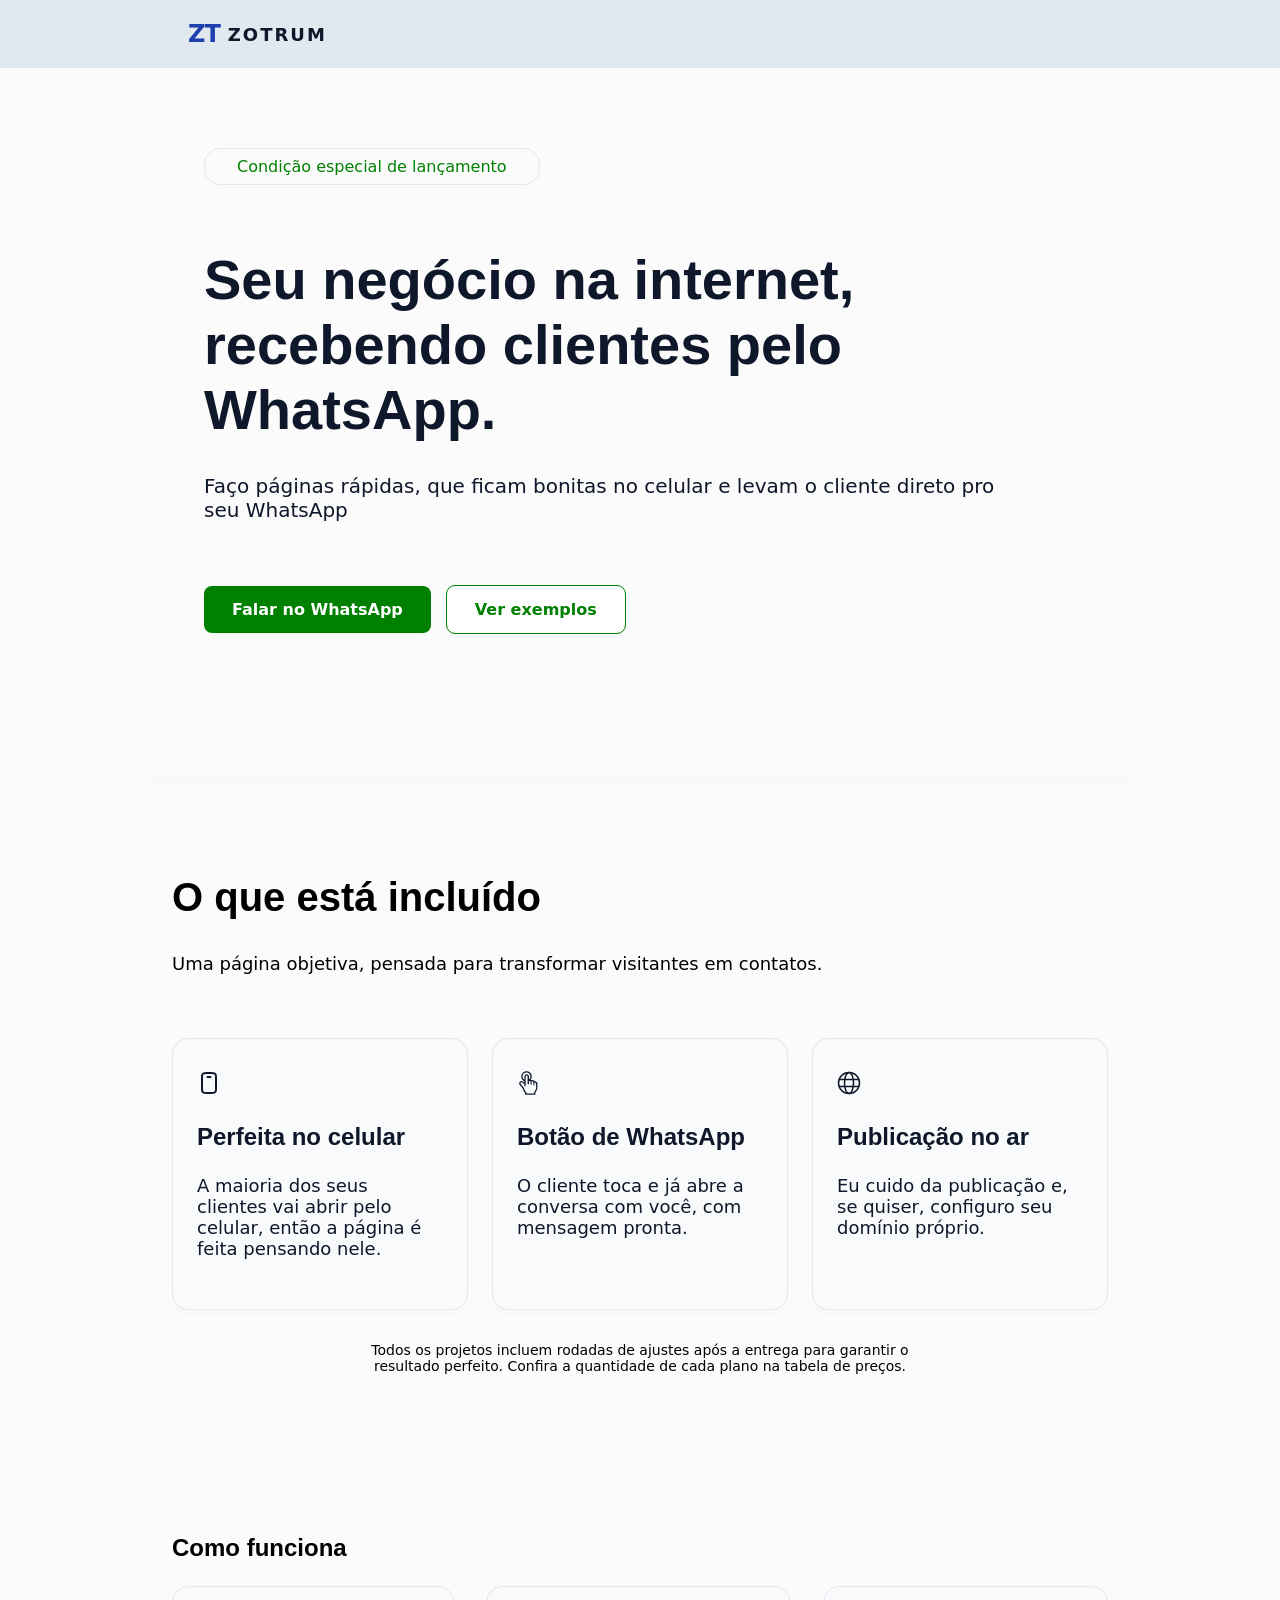
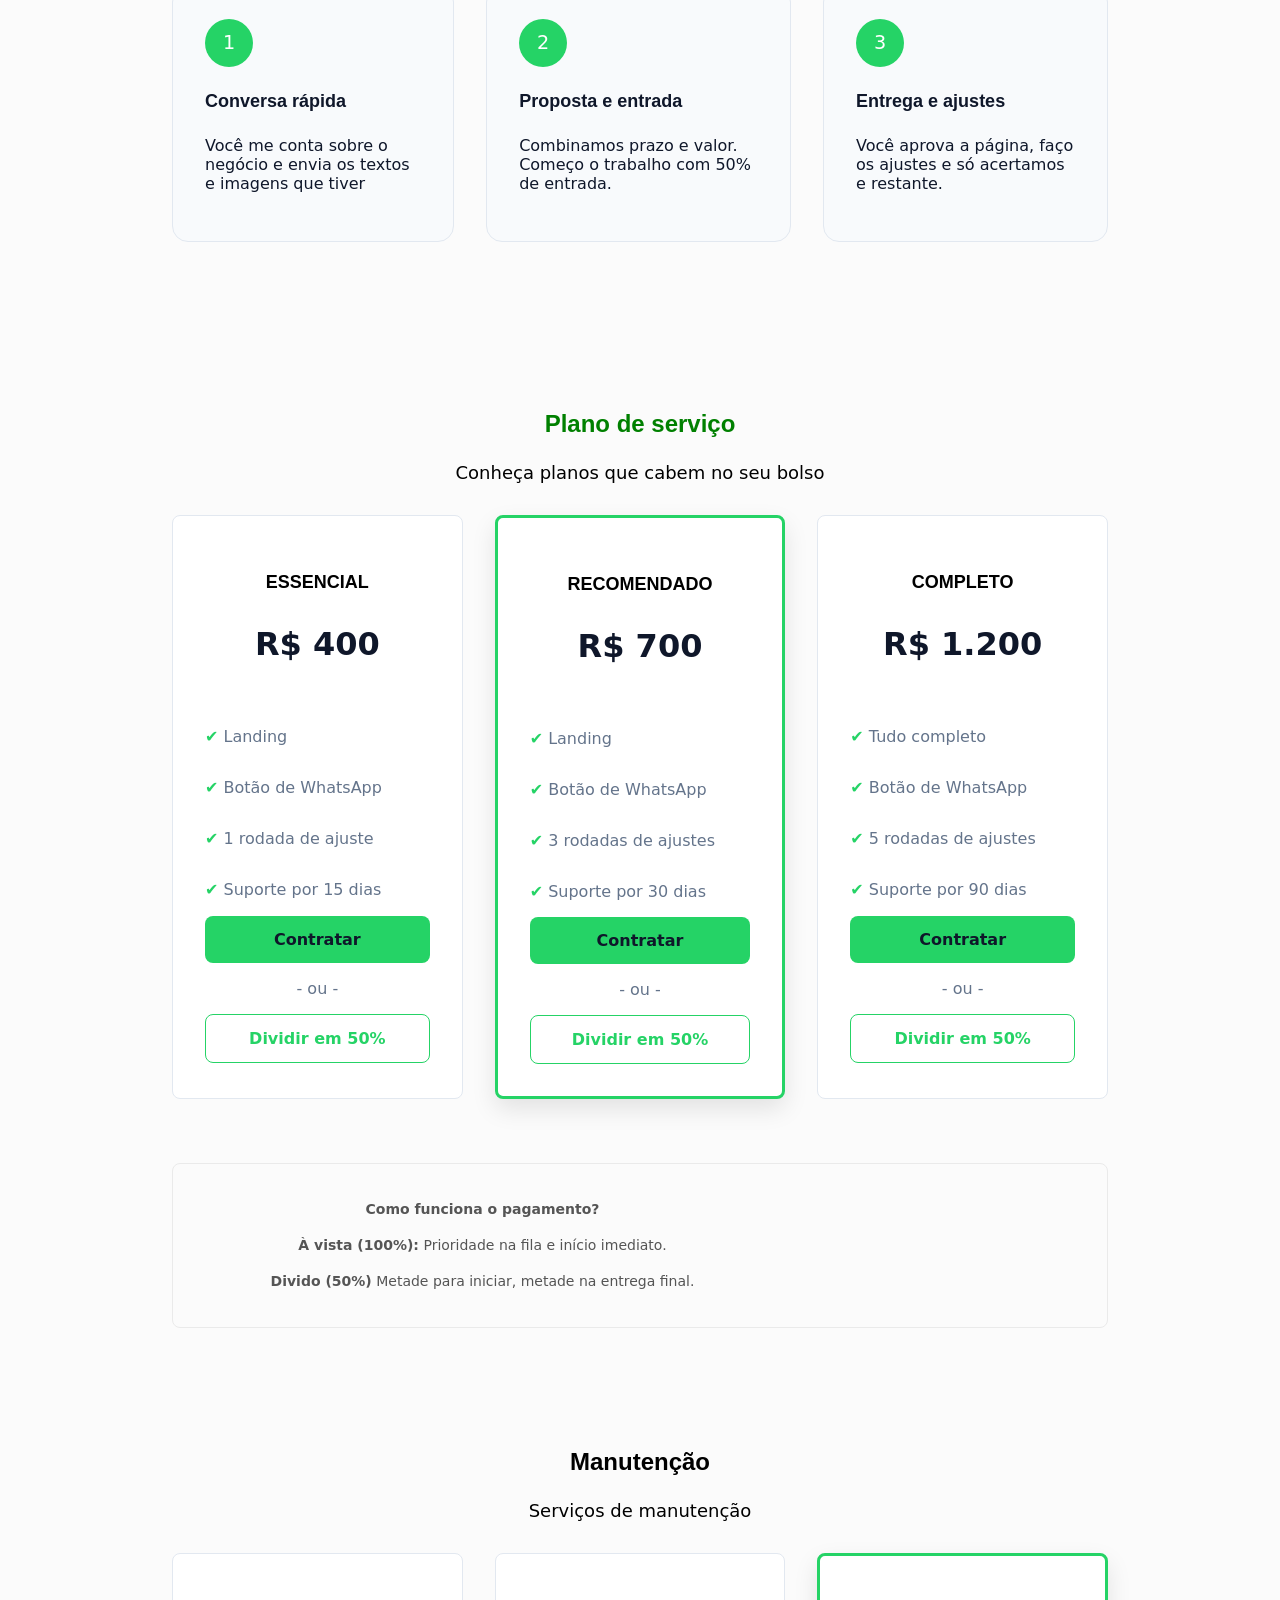
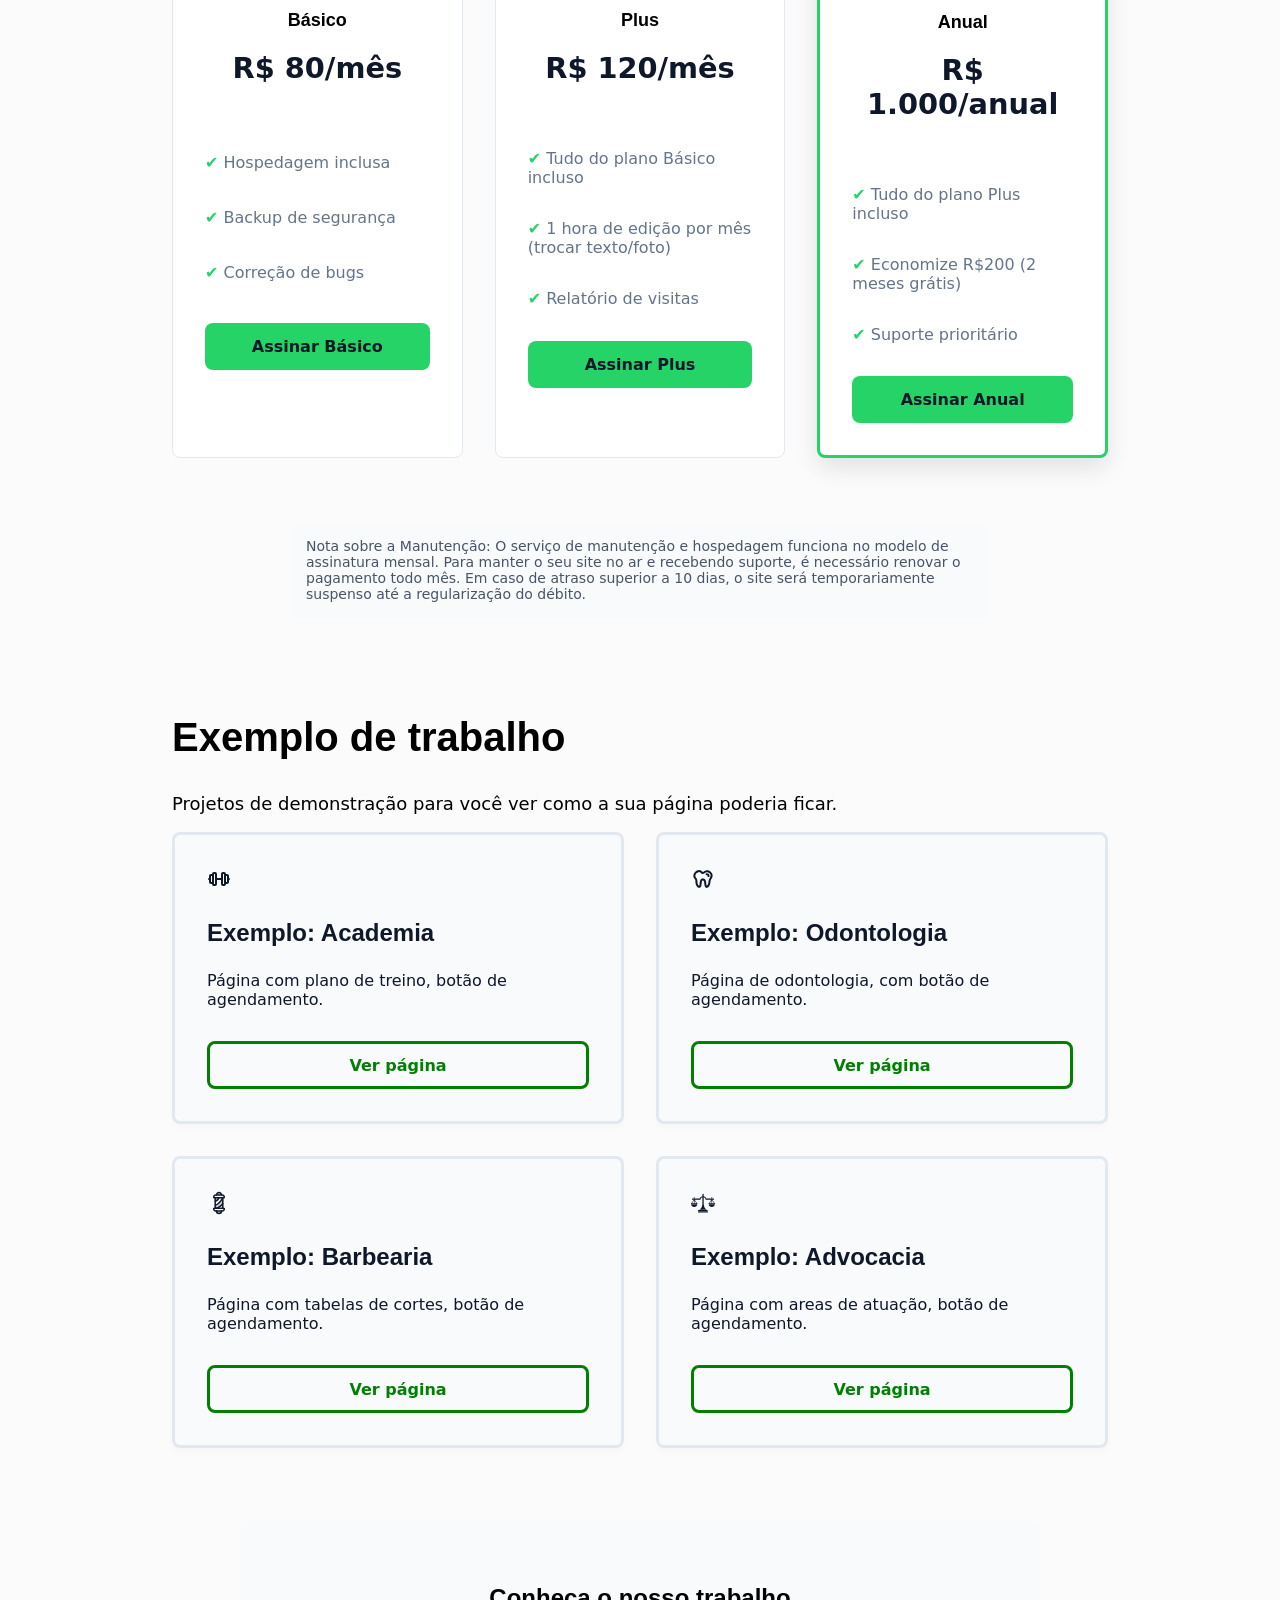
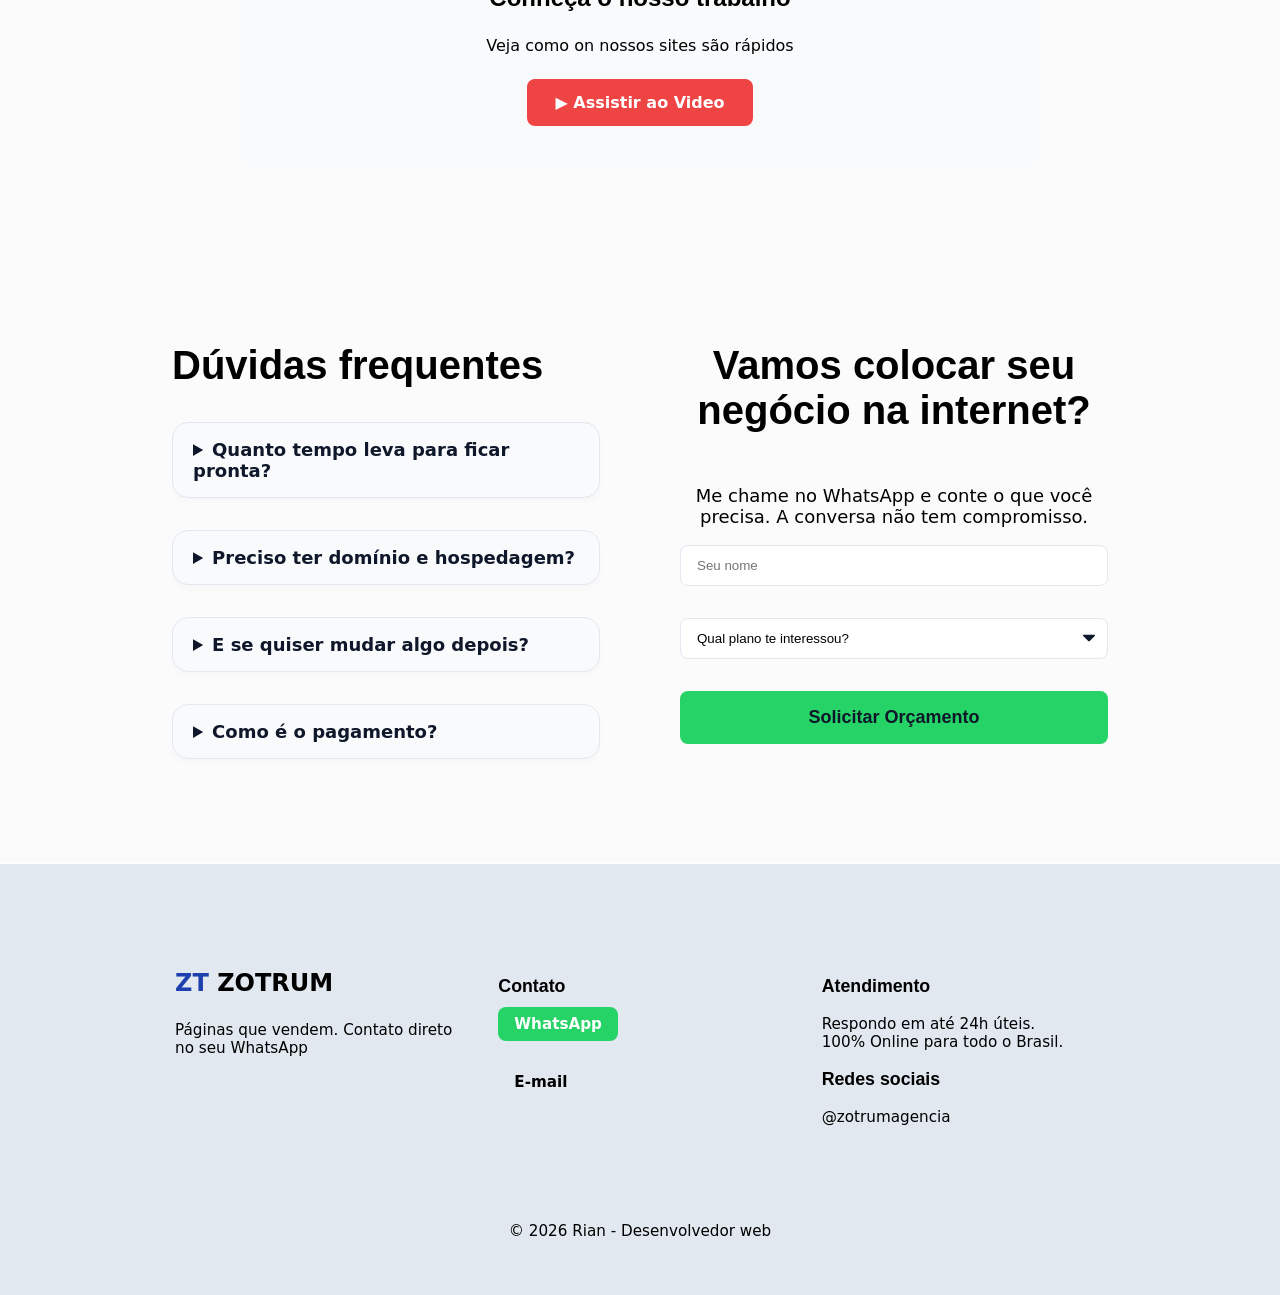
==== commit 6b0c24e3: "ajustes finos" ====
--- a/index.html
+++ b/index.html
@@ -40,6 +40,7 @@
 
         <section class="hero">
             <div class="hero2">
+                <div class="container-hero2">
                 <p class="pHe">Condição especial de lançamento</p>
                 <h1>Seu negócio na internet, recebendo clientes pelo WhatsApp.</h1>
                 <p>Faço páginas rápidas, que ficam bonitas no celular e levam o cliente direto pro seu WhatsApp</p>
@@ -51,6 +52,7 @@
                     <li><a href="https://wa.me/5573981459793?text=Ol%C3%A1!%20Vi%20seu%20site%20e%20quero%20saber%20mais%20sobre%20a%20cria%C3%A7%C3%A3o%20de%20landing%20pages." target="_blank">Falar no WhatsApp</a></li>
                     <li><a id="hero-a" href="#explo">Ver exemplos</a></li>
                 </ul>
+            </div>
             </div>
         </section>
 
--- a/zotrum/src/style.css
+++ b/zotrum/src/style.css
@@ -743,7 +743,7 @@
 }
 
 .card-manutencao .pCardM2 {
-    padding-bottom:0.1rem;
+    padding-bottom:1px;
     /* outline:1px solid black; */
 }
 
